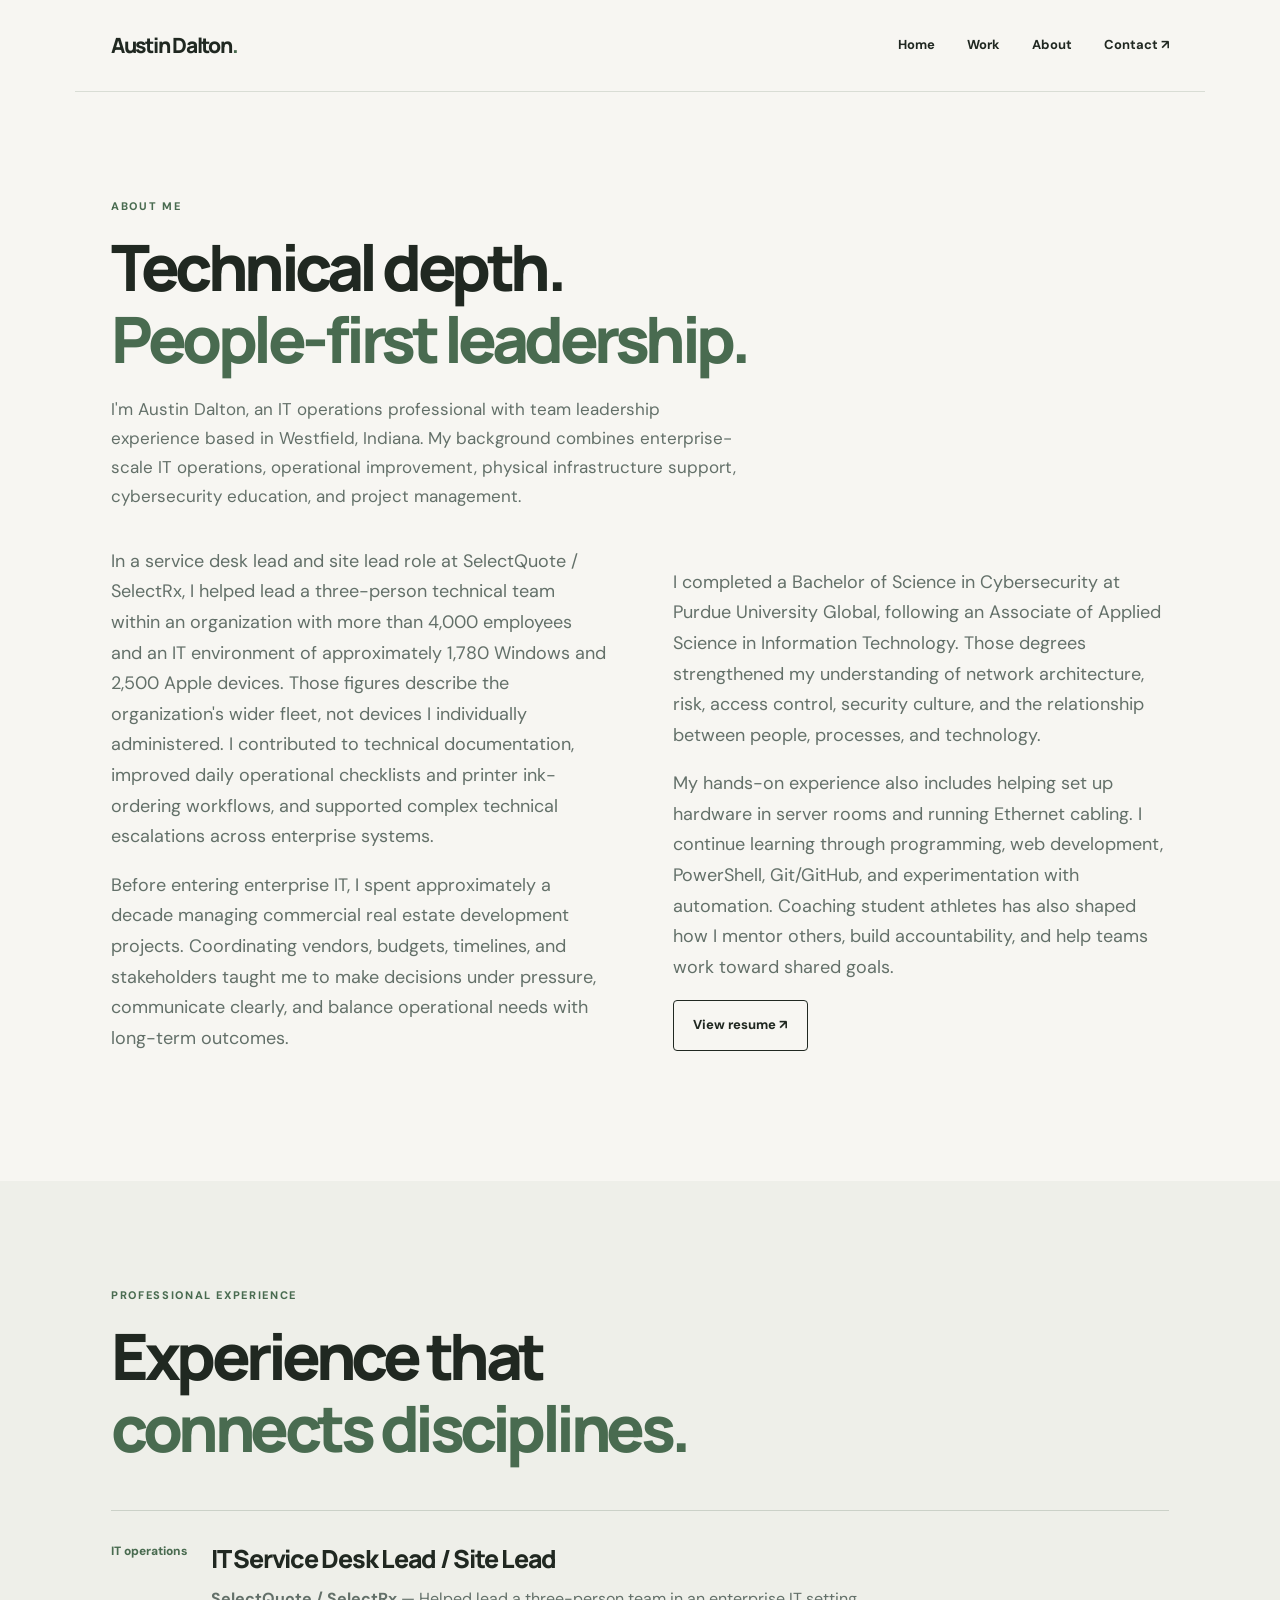
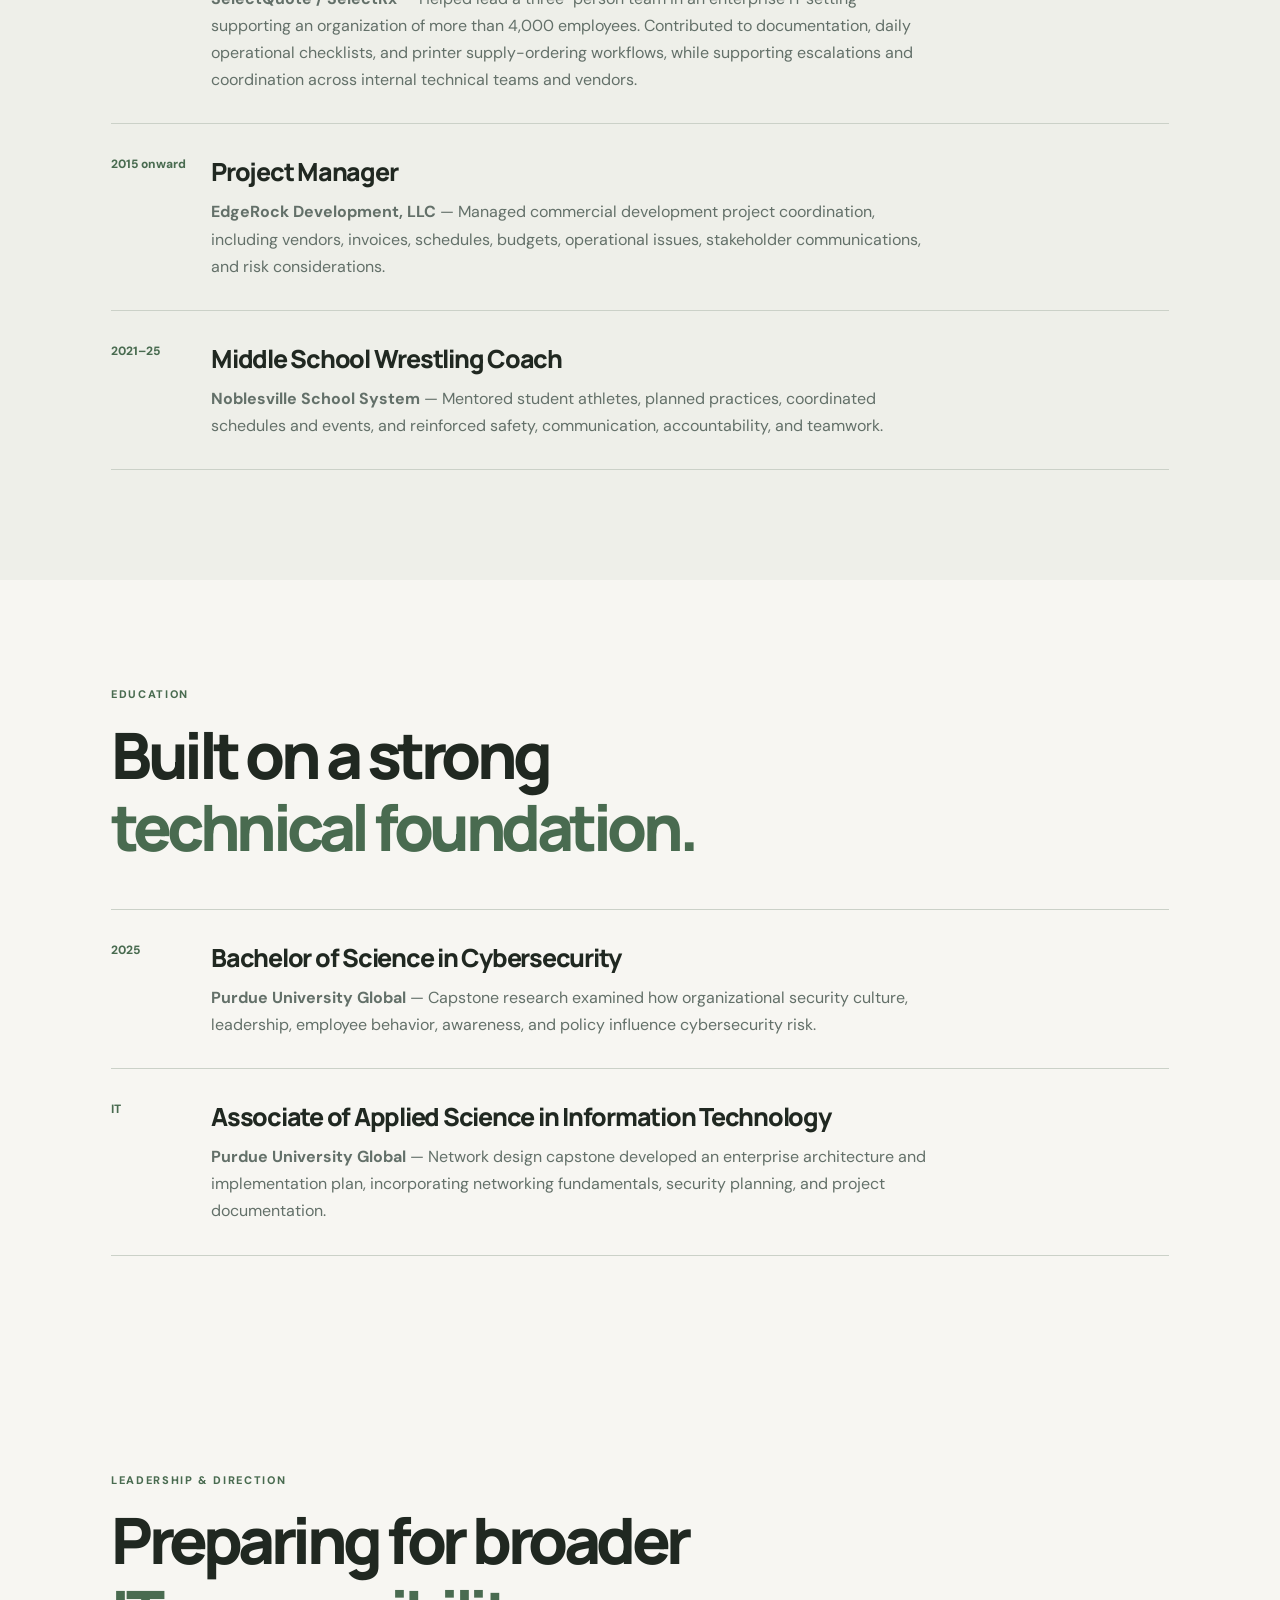
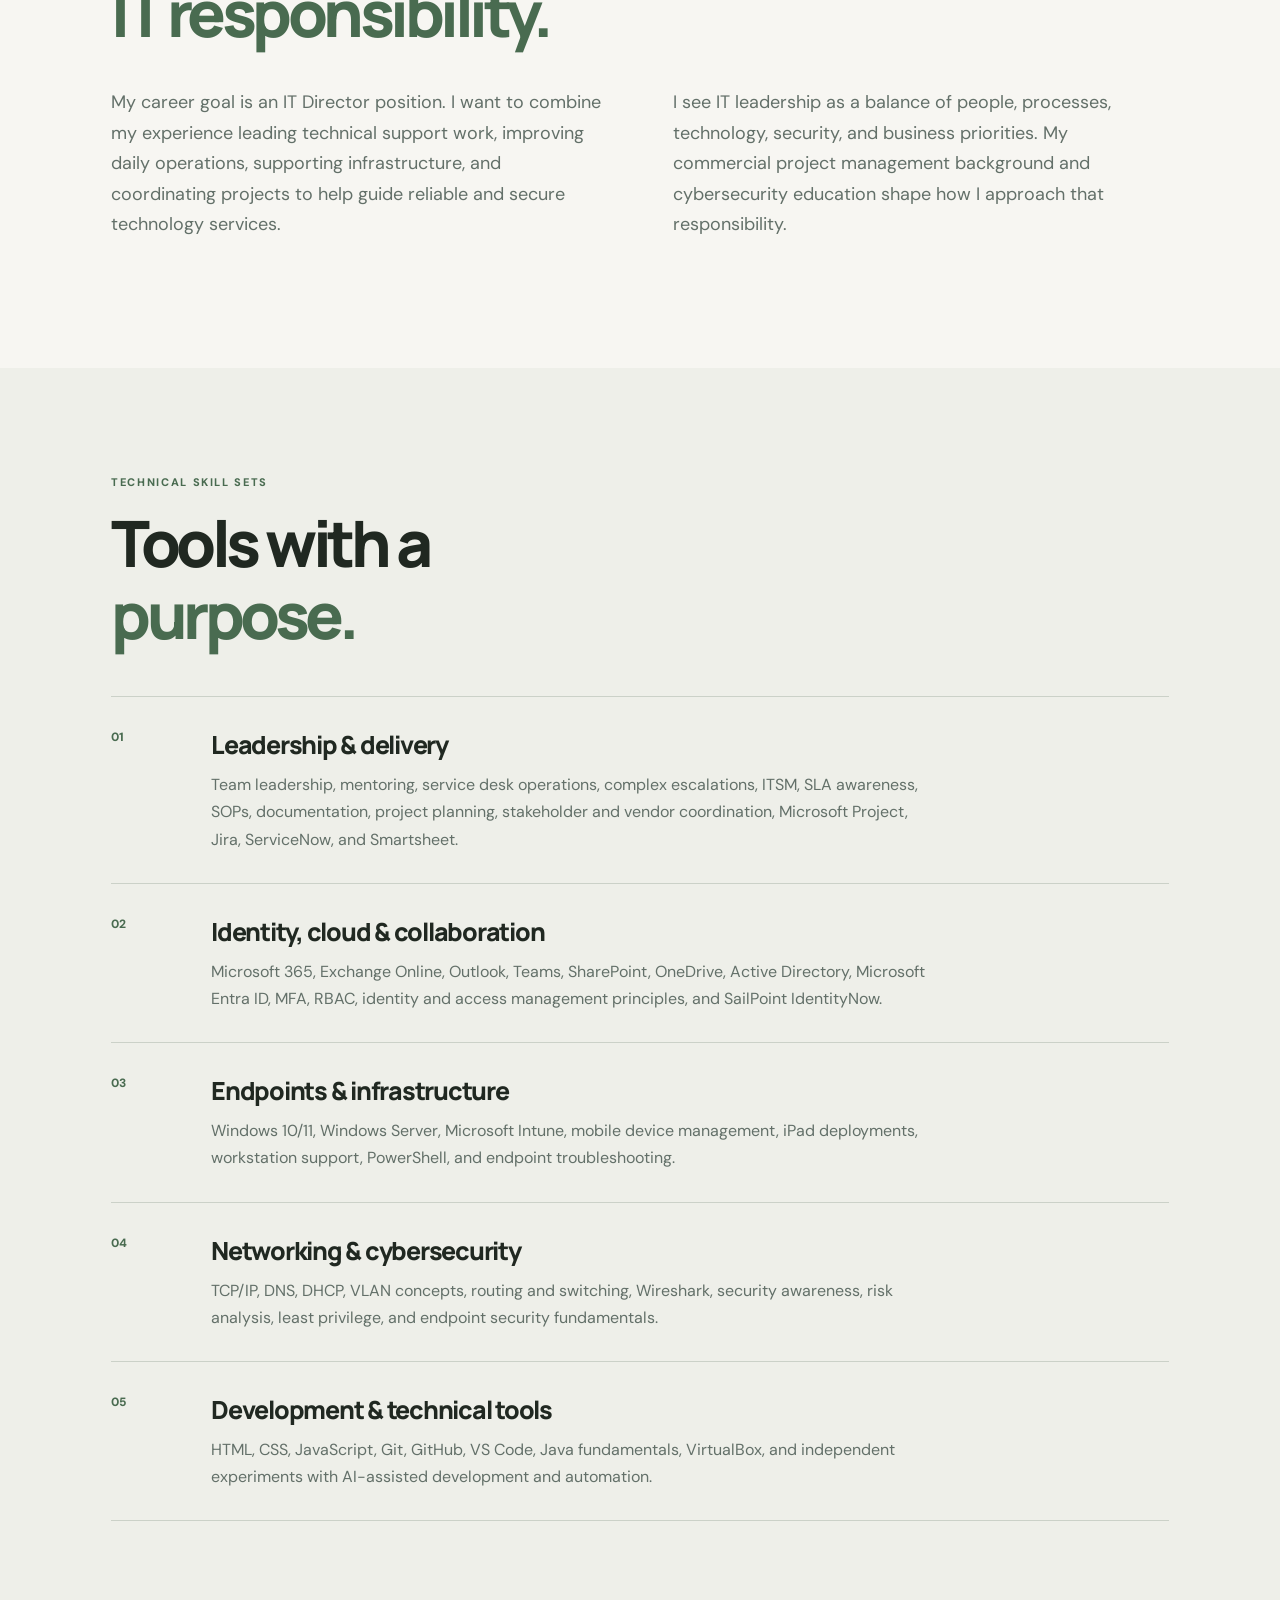
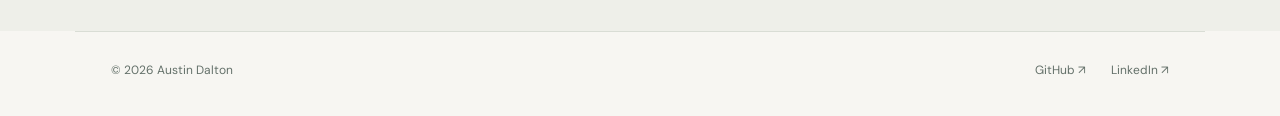
==== aboutme.html @ 9a92a4a2 "Focus About page on enterprise scope, concrete contributions and director trajectory" ====
<!doctype html><html lang="en"><head><meta charset="utf-8"><meta name="viewport" content="width=device-width,initial-scale=1"><meta name="description" content="About — Austin Dalton's professional portfolio."><title>About | Austin Dalton</title><link rel="preconnect" href="https://fonts.googleapis.com"><link rel="preconnect" href="https://fonts.gstatic.com" crossorigin><link href="https://fonts.googleapis.com/css2?family=DM+Sans:wght@400;500;600;700&family=Manrope:wght@400;500;600;700;800&display=swap" rel="stylesheet"><link rel="stylesheet" href="redesign.css"></head><body><a class="skip" href="#main">Skip to content</a><header class="site-header wrap"><a class="wordmark" href="index.html">Austin Dalton<span class="dot">.</span></a><nav aria-label="Main navigation"><a href="index.html">Home</a><a href="projects.html">Work</a><a href="aboutme.html">About</a><a href="contact.html">Contact ↗</a></nav></header><main id="main"><section class="section wrap"><div class="section-kicker">About me</div><h2>Technical depth.<br><em>People-first leadership.</em></h2><p class="hero-sub">I'm Austin Dalton, an IT operations professional with team leadership experience based in Westfield, Indiana. My background combines enterprise-scale IT operations, operational improvement, physical infrastructure support, cybersecurity education, and project management.</p><div class="story"><div><p>In a service desk lead and site lead role at SelectQuote / SelectRx, I helped lead a three-person technical team within an organization with more than 4,000 employees and an IT environment of approximately 1,780 Windows and 2,500 Apple devices. Those figures describe the organization's wider fleet, not devices I individually administered. I contributed to technical documentation, improved daily operational checklists and printer ink-ordering workflows, and supported complex technical escalations across enterprise systems.</p><p>Before entering enterprise IT, I spent approximately a decade managing commercial real estate development projects. Coordinating vendors, budgets, timelines, and stakeholders taught me to make decisions under pressure, communicate clearly, and balance operational needs with long-term outcomes.</p></div><div><p>I completed a Bachelor of Science in Cybersecurity at Purdue University Global, following an Associate of Applied Science in Information Technology. Those degrees strengthened my understanding of network architecture, risk, access control, security culture, and the relationship between people, processes, and technology.</p><p>My hands-on experience also includes helping set up hardware in server rooms and running Ethernet cabling. I continue learning through programming, web development, PowerShell, Git/GitHub, and experimentation with automation. Coaching student athletes has also shaped how I mentor others, build accountability, and help teams work toward shared goals.</p><a class="button secondary" href="Austin_Dalton_Resume.pdf" target="_blank" rel="noopener">View resume ↗</a></div></div></section>
<section class="section muted"><div class="wrap"><div class="section-kicker">Professional experience</div><h2>Experience that<br><em>connects disciplines.</em></h2><div class="services"><div class="service"><span>IT operations</span><div><h3>IT Service Desk Lead / Site Lead</h3><p><strong>SelectQuote / SelectRx</strong> — Helped lead a three-person team in an enterprise IT setting supporting an organization of more than 4,000 employees. Contributed to documentation, daily operational checklists, and printer supply-ordering workflows, while supporting escalations and coordination across internal technical teams and vendors.</p></div></div><div class="service"><span>2015 onward</span><div><h3>Project Manager</h3><p><strong>EdgeRock Development, LLC</strong> — Managed commercial development project coordination, including vendors, invoices, schedules, budgets, operational issues, stakeholder communications, and risk considerations.</p></div></div><div class="service"><span>2021–25</span><div><h3>Middle School Wrestling Coach</h3><p><strong>Noblesville School System</strong> — Mentored student athletes, planned practices, coordinated schedules and events, and reinforced safety, communication, accountability, and teamwork.</p></div></div></div></div></section>
<section class="section wrap"><div class="section-kicker">Education</div><h2>Built on a strong<br><em>technical foundation.</em></h2><div class="services"><div class="service"><span>2025</span><div><h3>Bachelor of Science in Cybersecurity</h3><p><strong>Purdue University Global</strong> — Capstone research examined how organizational security culture, leadership, employee behavior, awareness, and policy influence cybersecurity risk.</p></div></div><div class="service"><span>IT</span><div><h3>Associate of Applied Science in Information Technology</h3><p><strong>Purdue University Global</strong> — Network design capstone developed an enterprise architecture and implementation plan, incorporating networking fundamentals, security planning, and project documentation.</p></div></div></div></section>
<section class="section wrap" aria-labelledby="director-focus-heading"><div class="section-kicker">Leadership &amp; direction</div><h2 id="director-focus-heading">Preparing for broader<br><em>IT responsibility.</em></h2><div class="story"><div><p>My career goal is an IT Director position. I want to combine my experience leading technical support work, improving daily operations, supporting infrastructure, and coordinating projects to help guide reliable and secure technology services.</p></div><div><p>I see IT leadership as a balance of people, processes, technology, security, and business priorities. My commercial project management background and cybersecurity education shape how I approach that responsibility.</p></div></div></section>
<section class="section muted"><div class="wrap"><div class="section-kicker">Technical skill sets</div><h2>Tools with a<br><em>purpose.</em></h2><div class="services"><div class="service"><span>01</span><div><h3>Leadership & delivery</h3><p>Team leadership, mentoring, service desk operations, complex escalations, ITSM, SLA awareness, SOPs, documentation, project planning, stakeholder and vendor coordination, Microsoft Project, Jira, ServiceNow, and Smartsheet.</p></div></div><div class="service"><span>02</span><div><h3>Identity, cloud & collaboration</h3><p>Microsoft 365, Exchange Online, Outlook, Teams, SharePoint, OneDrive, Active Directory, Microsoft Entra ID, MFA, RBAC, identity and access management principles, and SailPoint IdentityNow.</p></div></div><div class="service"><span>03</span><div><h3>Endpoints & infrastructure</h3><p>Windows 10/11, Windows Server, Microsoft Intune, mobile device management, iPad deployments, workstation support, PowerShell, and endpoint troubleshooting.</p></div></div><div class="service"><span>04</span><div><h3>Networking & cybersecurity</h3><p>TCP/IP, DNS, DHCP, VLAN concepts, routing and switching, Wireshark, security awareness, risk analysis, least privilege, and endpoint security fundamentals.</p></div></div><div class="service"><span>05</span><div><h3>Development & technical tools</h3><p>HTML, CSS, JavaScript, Git, GitHub, VS Code, Java fundamentals, VirtualBox, and independent experiments with AI-assisted development and automation.</p></div></div></div></div></section></main><footer class="wrap footer"><span>© <span id="year"></span> Austin Dalton</span><div><a href="https://github.com/AustinDDev" target="_blank" rel="noopener">GitHub ↗</a><a href="https://www.linkedin.com/in/austinbdalton/" target="_blank" rel="noopener">LinkedIn ↗</a></div></footer><script>document.getElementById('year').textContent=new Date().getFullYear()</script></body></html>
---- redesign.css ----
:root{--bg:#f7f6f2;--ink:#202821;--muted:#637069;--accent:#496b50;--line:#d9ddd5;--surface:#eeefe9}*{box-sizing:border-box}html{scroll-behavior:smooth}body{margin:0;background:var(--bg);color:var(--ink);font:16px/1.7 'DM Sans',sans-serif}a{color:inherit;text-decoration:none}a:focus-visible{outline:3px solid var(--accent);outline-offset:4px}.wrap{max-width:1130px;margin:auto;padding-left:36px;padding-right:36px}.skip{position:absolute;left:-9999px}.skip:focus{left:20px;top:20px;background:white;padding:12px;z-index:10}.site-header{height:92px;display:flex;justify-content:space-between;align-items:center;border-bottom:1px solid var(--line)}.wordmark{font-family:Manrope,sans-serif;font-size:21px;font-weight:800;letter-spacing:-.06em}.dot{color:var(--accent)}nav{display:flex;gap:32px;font-size:13px;font-weight:700}nav a:hover,.text-link:hover{color:var(--accent)}.hero{padding-top:116px;padding-bottom:114px}.eyebrow,.section-kicker,.fact-label,.card-number{font-size:11px;text-transform:uppercase;letter-spacing:.15em;font-weight:800;color:var(--accent)}.status-dot{display:inline-block;width:8px;height:8px;border-radius:50%;background:#739d78;margin-right:9px}.hero h1{font:800 clamp(80px,13vw,174px)/.98 Manrope,sans-serif;letter-spacing:-.095em;margin:25px 0 36px}.hero h1 em,h2 em{font-style:normal;color:var(--accent)}.hero-lead{font:600 clamp(23px,3vw,35px)/1.35 Manrope,sans-serif;letter-spacing:-.045em;max-width:790px;margin:0 0 20px}.hero-sub{max-width:640px;color:var(--muted);font-size:17px}.facts{display:flex;gap:65px;margin:38px 0}.facts>div{display:grid;gap:5px}.facts strong{font-size:14px}.actions{display:flex;gap:12px;flex-wrap:wrap}.button{display:inline-flex;align-items:center;gap:32px;padding:13px 19px;border-radius:4px;font-size:13px;font-weight:800;border:1px solid var(--ink);transition:transform .2s}.button:hover{transform:translateY(-3px)}.primary{background:var(--ink);color:#fff}.secondary{background:transparent}.divider{border-top:1px solid var(--line);padding-top:40px;padding-bottom:70px}.overview{display:grid;grid-template-columns:repeat(4,1fr);gap:28px;margin-top:25px}.overview>div{border-top:1px solid var(--line);padding-top:14px;display:grid;gap:10px}.overview span{color:var(--muted);font-size:12px}.overview strong{font-size:14px;line-height:1.5}.section{padding-top:105px;padding-bottom:110px}.section h2{font:800 clamp(39px,5vw,65px)/1.13 Manrope,sans-serif;letter-spacing:-.07em;margin:15px 0 20px}.section-top{display:flex;justify-content:space-between;align-items:end;gap:30px;margin-bottom:34px}.section-top p,.closing p{max-width:510px;color:var(--muted)}.text-link{font-size:13px;font-weight:800;white-space:nowrap;border-bottom:1px solid currentColor;padding-bottom:4px}.cards{display:grid;grid-template-columns:repeat(3,1fr);gap:16px}.card{display:flex;flex-direction:column;min-height:355px;padding:27px;background:#fff;border:1px solid var(--line);transition:transform .2s,box-shadow .2s}.card:hover{transform:translateY(-5px);box-shadow:0 12px 30px #20282112}.card h3{font:800 24px/1.2 Manrope,sans-serif;letter-spacing:-.05em;margin:30px 0 10px}.card p{color:var(--muted);font-size:14px;line-height:1.7}.tags{display:flex;flex-wrap:wrap;gap:6px;margin-top:auto}.tags span{background:var(--surface);padding:3px 9px;font-size:10px;font-weight:700;border-radius:20px}.card-arrow{font-size:12px;font-weight:800;margin-top:24px}.muted{background:var(--surface)}.services{margin-top:45px;border-top:1px solid #cbd1c8}.service{display:grid;grid-template-columns:80px 1fr;gap:20px;border-bottom:1px solid #cbd1c8;padding:30px 0}.service>span{color:var(--accent);font-weight:800;font-size:12px}.service h3{font:800 25px Manrope,sans-serif;letter-spacing:-.05em;margin:0}.service p{max-width:720px;color:var(--muted);margin:9px 0 0}.story{display:grid;grid-template-columns:1fr 1fr;gap:65px;align-items:center}.story p{font-size:18px;color:var(--muted)}.studio{padding-top:20px}.studio-box{background:#e2e8df;border:1px solid #d1d9cd;padding:50px;display:flex;align-items:end;justify-content:space-between;gap:30px}.studio-box h2{margin:0}.studio-box p{max-width:510px;color:var(--muted)}.closing{border-top:1px solid var(--line)}.closing .button{margin-top:15px}.footer{border-top:1px solid var(--line);padding-top:28px;padding-bottom:35px;display:flex;justify-content:space-between;color:var(--muted);font-size:12px}.footer div{display:flex;gap:25px}@media(max-width:800px){.wrap{padding-left:23px;padding-right:23px}.site-header{height:auto;min-height:78px;gap:15px;flex-wrap:wrap;padding-top:18px;padding-bottom:18px}nav{gap:15px;flex-wrap:wrap}.hero{padding-top:75px;padding-bottom:70px}.hero h1{font-size:clamp(70px,16vw,125px)}.overview{grid-template-columns:repeat(2,1fr)}.cards{grid-template-columns:1fr}.card{min-height:285px}.story{grid-template-columns:1fr;gap:15px}.studio-box{padding:30px;display:block}.section{padding-top:70px;padding-bottom:75px}}@media(max-width:480px){nav{font-size:12px;gap:12px}.hero h1{font-size:65px}.facts{display:grid;gap:20px}.overview{grid-template-columns:1fr}.section-top{display:block}.section-top .text-link{display:inline-block;margin-top:10px}.service{grid-template-columns:36px 1fr}.footer{gap:18px;flex-wrap:wrap}}@media(prefers-reduced-motion:reduce){html{scroll-behavior:auto}*,*:before,*:after{transition:none!important}}
/* Planned case studies: intentionally distinguished from completed work. */
#upcoming-projects{scroll-margin-top:24px}.upcoming-intro{max-width:740px;color:var(--muted);margin:0 0 36px}.upcoming-grid{row-gap:18px}.project-placeholder{border-top:3px solid var(--accent);scroll-margin-top:25px}.project-placeholder h3{margin-top:19px}.project-status{display:inline-flex;align-items:center;gap:8px;width:max-content;margin-top:15px;font-size:11px;letter-spacing:.04em;font-weight:700;color:var(--accent);background:var(--surface);border:1px solid var(--line);padding:4px 10px;border-radius:30px}.project-status-dot{width:7px;height:7px;background:var(--accent);border-radius:50%}.planned-proof{border-top:1px solid var(--line);padding-top:14px}.planned-proof strong{color:var(--ink)}.placeholder-note{font-size:11px;color:var(--muted);margin-top:18px;font-style:italic}.project-roadmap{border-top:1px solid var(--line);padding-top:76px}.roadmap-list{border-top:1px solid var(--line)}.roadmap-list a{display:grid;grid-template-columns:50px minmax(0,1fr) 100px;align-items:center;gap:18px;padding:21px 6px;border-bottom:1px solid var(--line);transition:background .2s}.roadmap-list a:hover{background:var(--surface)}.roadmap-count,.roadmap-progress{font-size:12px;color:var(--accent);font-weight:700}.roadmap-list strong{font:700 17px/1.4 Manrope,sans-serif;letter-spacing:-.025em}.roadmap-progress{text-align:right}@media(max-width:600px){.roadmap-list a{grid-template-columns:28px 1fr;gap:8px 12px}.roadmap-progress{grid-column:2;text-align:left}.upcoming-intro{font-size:15px}}
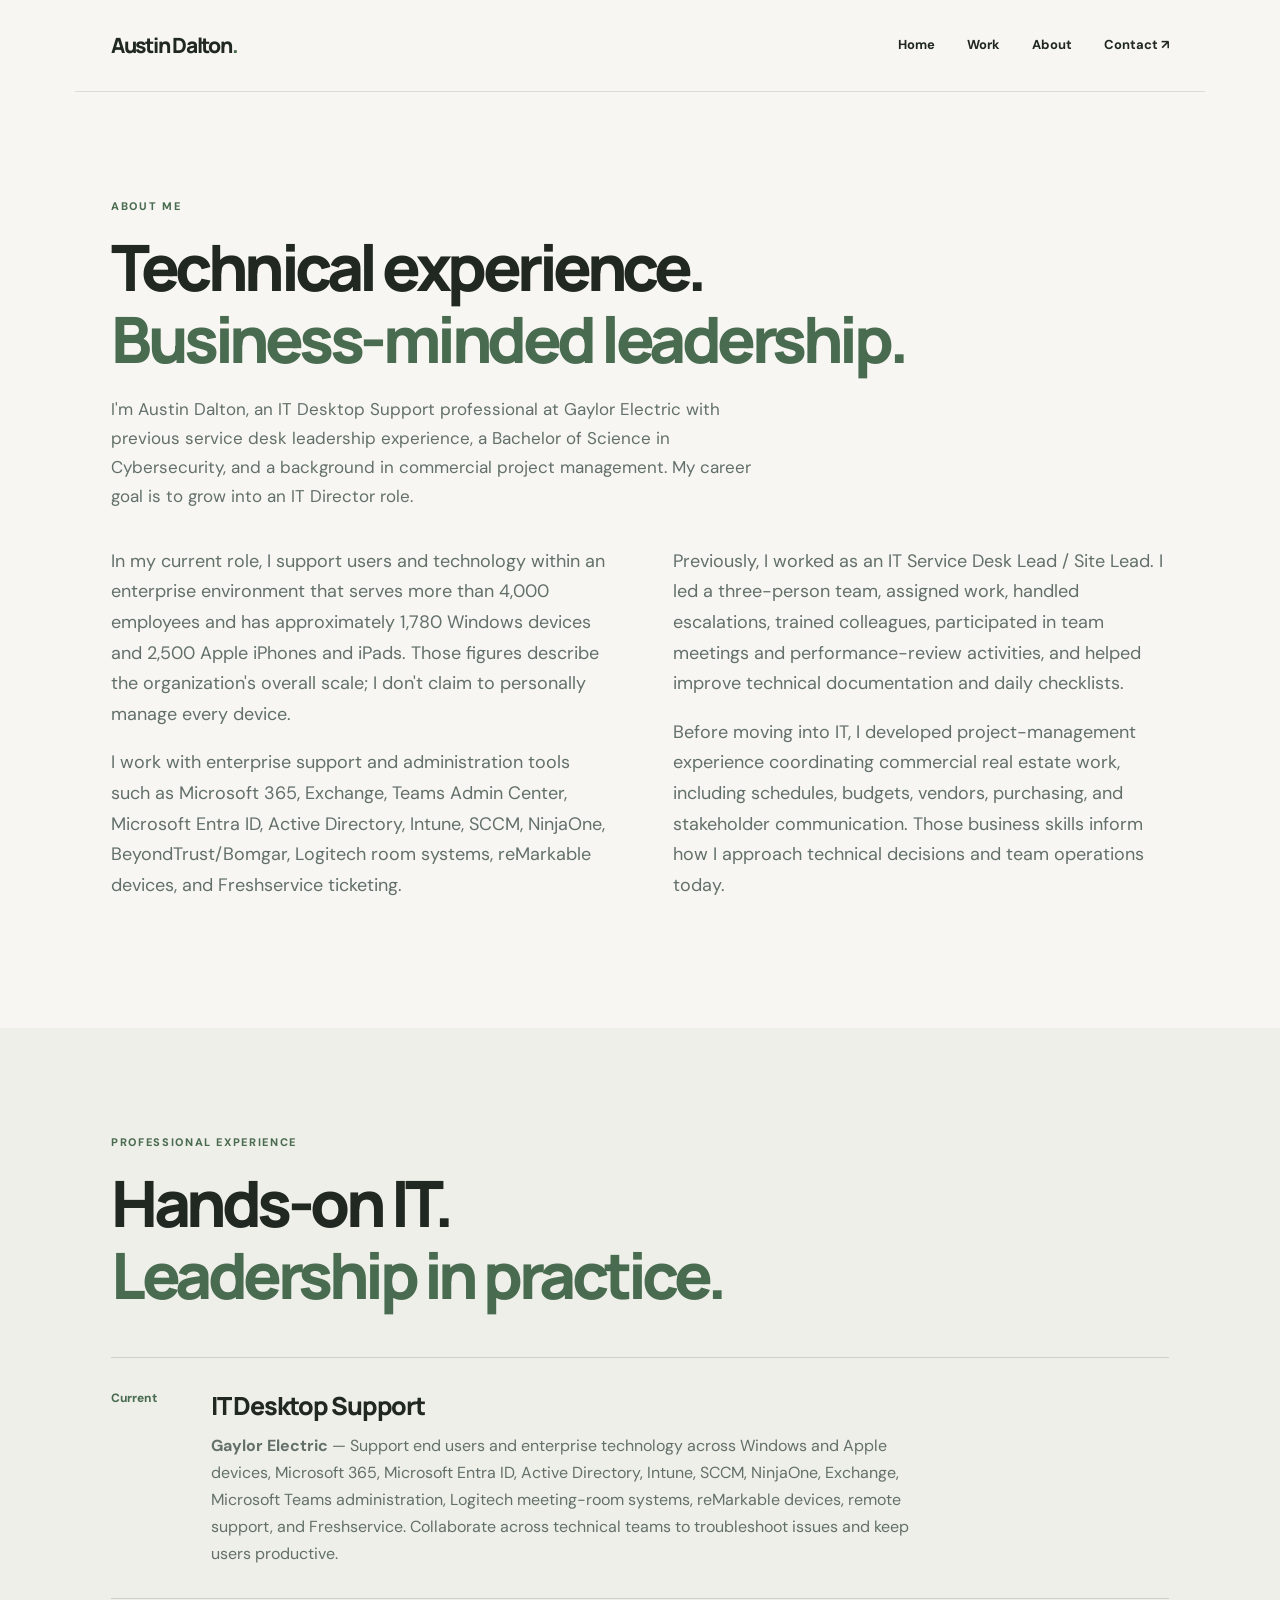
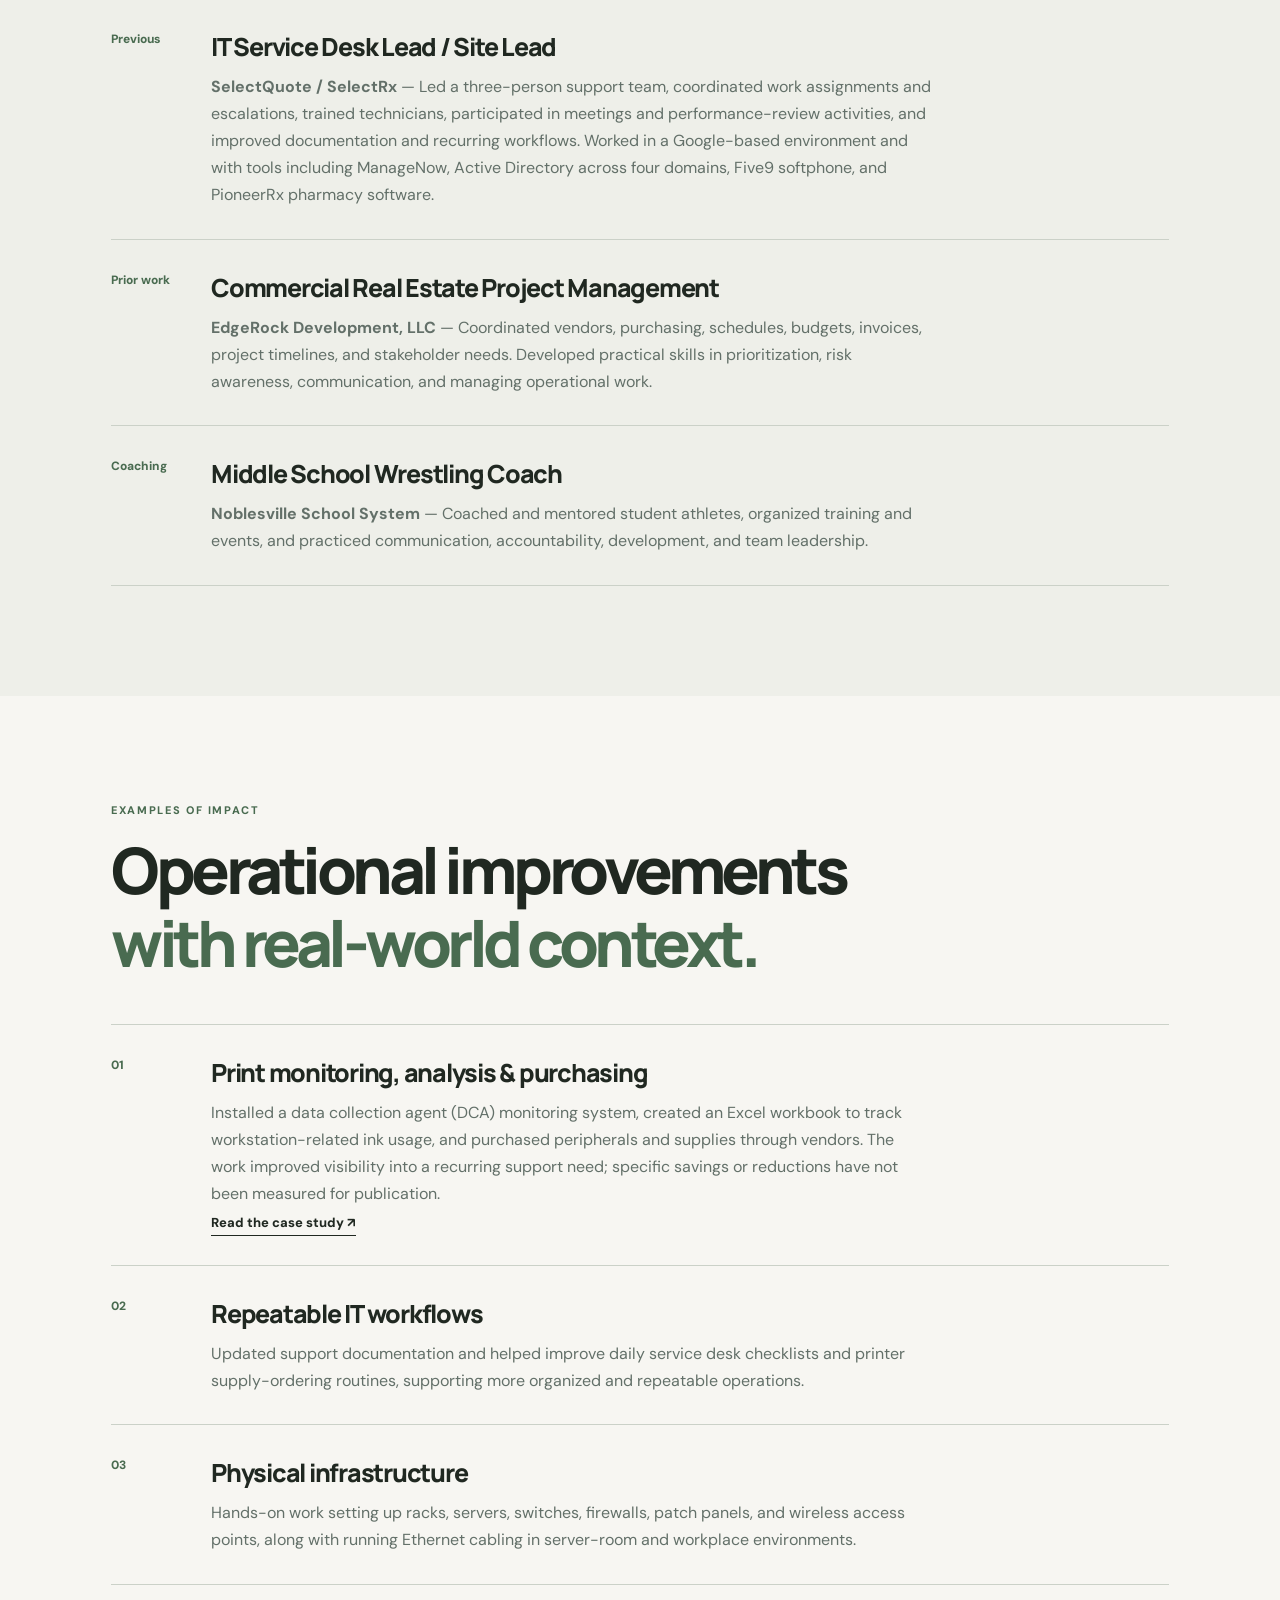
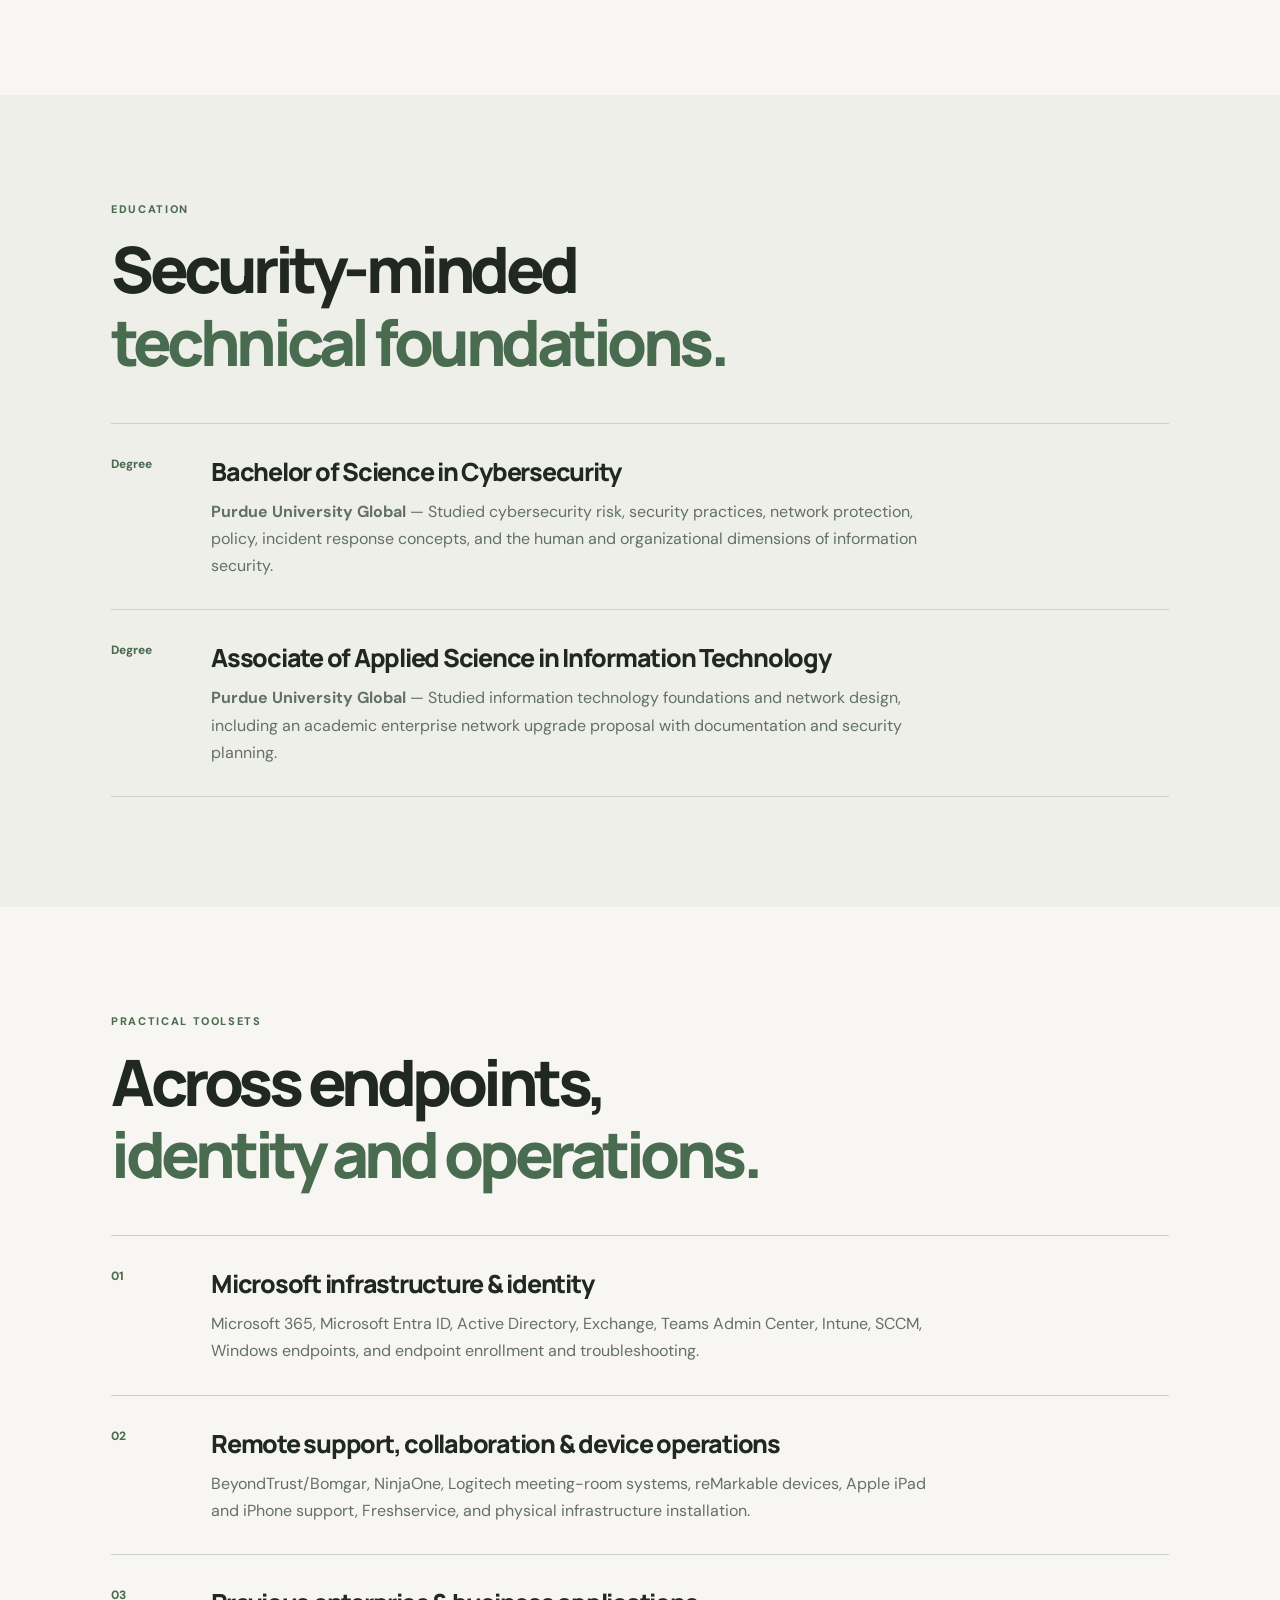
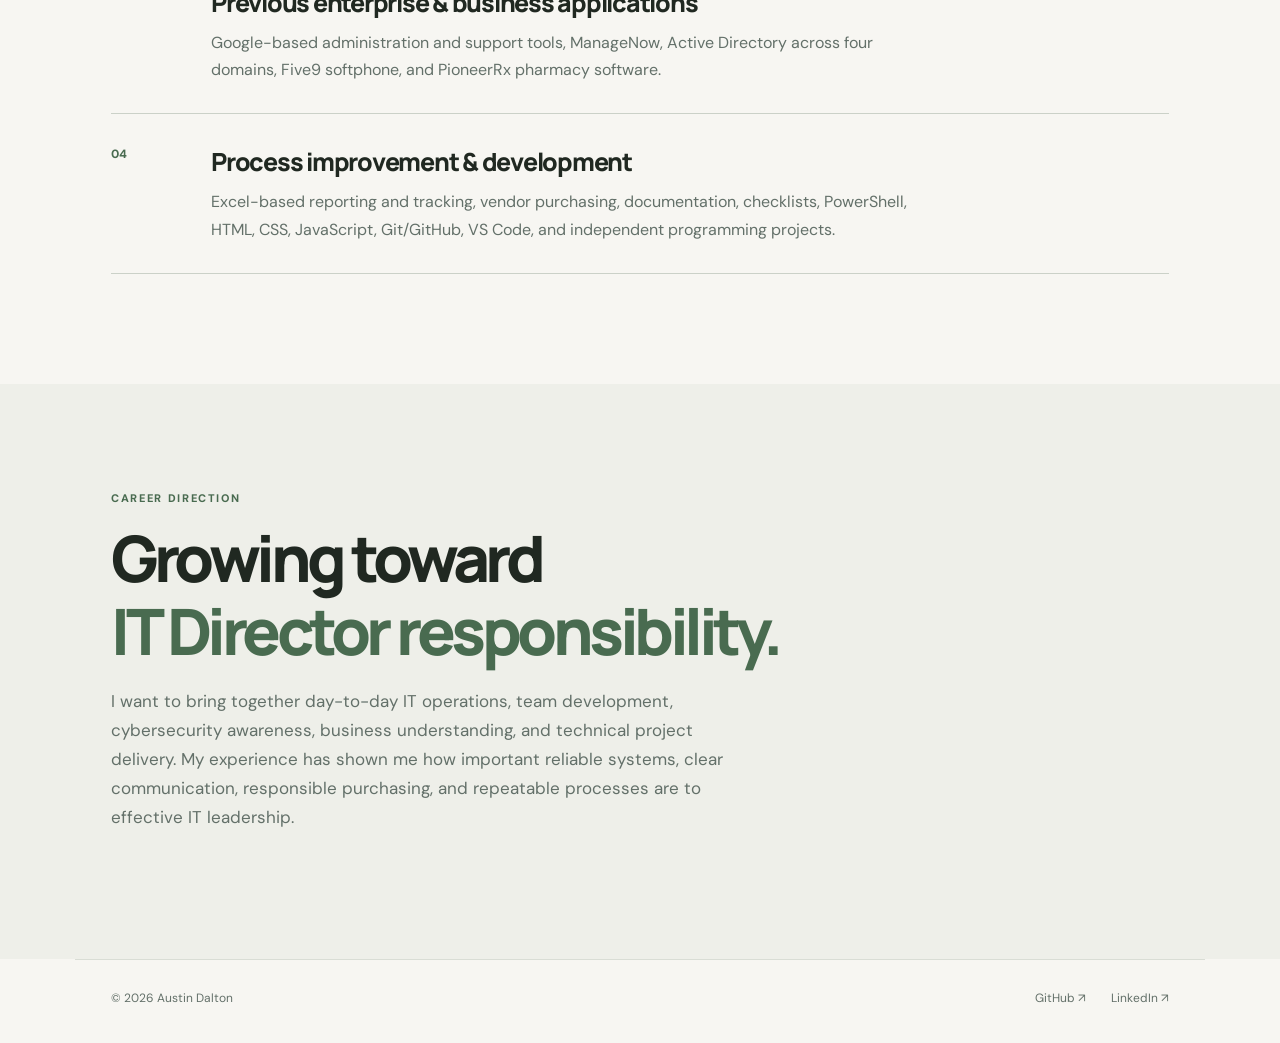
==== commit d8ebffbc: "Correct current Gaylor role; distinguish former lead work and document enterprise tool experience" ====
--- a/aboutme.html
+++ b/aboutme.html
@@ -1,5 +1,35 @@
-<!doctype html><html lang="en"><head><meta charset="utf-8"><meta name="viewport" content="width=device-width,initial-scale=1"><meta name="description" content="About — Austin Dalton's professional portfolio."><title>About | Austin Dalton</title><link rel="preconnect" href="https://fonts.googleapis.com"><link rel="preconnect" href="https://fonts.gstatic.com" crossorigin><link href="https://fonts.googleapis.com/css2?family=DM+Sans:wght@400;500;600;700&family=Manrope:wght@400;500;600;700;800&display=swap" rel="stylesheet"><link rel="stylesheet" href="redesign.css"></head><body><a class="skip" href="#main">Skip to content</a><header class="site-header wrap"><a class="wordmark" href="index.html">Austin Dalton<span class="dot">.</span></a><nav aria-label="Main navigation"><a href="index.html">Home</a><a href="projects.html">Work</a><a href="aboutme.html">About</a><a href="contact.html">Contact ↗</a></nav></header><main id="main"><section class="section wrap"><div class="section-kicker">About me</div><h2>Technical depth.<br><em>People-first leadership.</em></h2><p class="hero-sub">I'm Austin Dalton, an IT operations professional with team leadership experience based in Westfield, Indiana. My background combines enterprise-scale IT operations, operational improvement, physical infrastructure support, cybersecurity education, and project management.</p><div class="story"><div><p>In a service desk lead and site lead role at SelectQuote / SelectRx, I helped lead a three-person technical team within an organization with more than 4,000 employees and an IT environment of approximately 1,780 Windows and 2,500 Apple devices. Those figures describe the organization's wider fleet, not devices I individually administered. I contributed to technical documentation, improved daily operational checklists and printer ink-ordering workflows, and supported complex technical escalations across enterprise systems.</p><p>Before entering enterprise IT, I spent approximately a decade managing commercial real estate development projects. Coordinating vendors, budgets, timelines, and stakeholders taught me to make decisions under pressure, communicate clearly, and balance operational needs with long-term outcomes.</p></div><div><p>I completed a Bachelor of Science in Cybersecurity at Purdue University Global, following an Associate of Applied Science in Information Technology. Those degrees strengthened my understanding of network architecture, risk, access control, security culture, and the relationship between people, processes, and technology.</p><p>My hands-on experience also includes helping set up hardware in server rooms and running Ethernet cabling. I continue learning through programming, web development, PowerShell, Git/GitHub, and experimentation with automation. Coaching student athletes has also shaped how I mentor others, build accountability, and help teams work toward shared goals.</p><a class="button secondary" href="Austin_Dalton_Resume.pdf" target="_blank" rel="noopener">View resume ↗</a></div></div></section>
-<section class="section muted"><div class="wrap"><div class="section-kicker">Professional experience</div><h2>Experience that<br><em>connects disciplines.</em></h2><div class="services"><div class="service"><span>IT operations</span><div><h3>IT Service Desk Lead / Site Lead</h3><p><strong>SelectQuote / SelectRx</strong> — Helped lead a three-person team in an enterprise IT setting supporting an organization of more than 4,000 employees. Contributed to documentation, daily operational checklists, and printer supply-ordering workflows, while supporting escalations and coordination across internal technical teams and vendors.</p></div></div><div class="service"><span>2015 onward</span><div><h3>Project Manager</h3><p><strong>EdgeRock Development, LLC</strong> — Managed commercial development project coordination, including vendors, invoices, schedules, budgets, operational issues, stakeholder communications, and risk considerations.</p></div></div><div class="service"><span>2021–25</span><div><h3>Middle School Wrestling Coach</h3><p><strong>Noblesville School System</strong> — Mentored student athletes, planned practices, coordinated schedules and events, and reinforced safety, communication, accountability, and teamwork.</p></div></div></div></div></section>
-<section class="section wrap"><div class="section-kicker">Education</div><h2>Built on a strong<br><em>technical foundation.</em></h2><div class="services"><div class="service"><span>2025</span><div><h3>Bachelor of Science in Cybersecurity</h3><p><strong>Purdue University Global</strong> — Capstone research examined how organizational security culture, leadership, employee behavior, awareness, and policy influence cybersecurity risk.</p></div></div><div class="service"><span>IT</span><div><h3>Associate of Applied Science in Information Technology</h3><p><strong>Purdue University Global</strong> — Network design capstone developed an enterprise architecture and implementation plan, incorporating networking fundamentals, security planning, and project documentation.</p></div></div></div></section>
-<section class="section wrap" aria-labelledby="director-focus-heading"><div class="section-kicker">Leadership &amp; direction</div><h2 id="director-focus-heading">Preparing for broader<br><em>IT responsibility.</em></h2><div class="story"><div><p>My career goal is an IT Director position. I want to combine my experience leading technical support work, improving daily operations, supporting infrastructure, and coordinating projects to help guide reliable and secure technology services.</p></div><div><p>I see IT leadership as a balance of people, processes, technology, security, and business priorities. My commercial project management background and cybersecurity education shape how I approach that responsibility.</p></div></div></section>
-<section class="section muted"><div class="wrap"><div class="section-kicker">Technical skill sets</div><h2>Tools with a<br><em>purpose.</em></h2><div class="services"><div class="service"><span>01</span><div><h3>Leadership & delivery</h3><p>Team leadership, mentoring, service desk operations, complex escalations, ITSM, SLA awareness, SOPs, documentation, project planning, stakeholder and vendor coordination, Microsoft Project, Jira, ServiceNow, and Smartsheet.</p></div></div><div class="service"><span>02</span><div><h3>Identity, cloud & collaboration</h3><p>Microsoft 365, Exchange Online, Outlook, Teams, SharePoint, OneDrive, Active Directory, Microsoft Entra ID, MFA, RBAC, identity and access management principles, and SailPoint IdentityNow.</p></div></div><div class="service"><span>03</span><div><h3>Endpoints & infrastructure</h3><p>Windows 10/11, Windows Server, Microsoft Intune, mobile device management, iPad deployments, workstation support, PowerShell, and endpoint troubleshooting.</p></div></div><div class="service"><span>04</span><div><h3>Networking & cybersecurity</h3><p>TCP/IP, DNS, DHCP, VLAN concepts, routing and switching, Wireshark, security awareness, risk analysis, least privilege, and endpoint security fundamentals.</p></div></div><div class="service"><span>05</span><div><h3>Development & technical tools</h3><p>HTML, CSS, JavaScript, Git, GitHub, VS Code, Java fundamentals, VirtualBox, and independent experiments with AI-assisted development and automation.</p></div></div></div></div></section></main><footer class="wrap footer"><span>© <span id="year"></span> Austin Dalton</span><div><a href="https://github.com/AustinDDev" target="_blank" rel="noopener">GitHub ↗</a><a href="https://www.linkedin.com/in/austinbdalton/" target="_blank" rel="noopener">LinkedIn ↗</a></div></footer><script>document.getElementById('year').textContent=new Date().getFullYear()</script></body></html>+<!doctype html><html lang="en"><head><meta charset="utf-8"><meta name="viewport" content="width=device-width,initial-scale=1"><meta name="description" content="About — Austin Dalton's professional portfolio."><title>About | Austin Dalton</title><link rel="preconnect" href="https://fonts.googleapis.com"><link rel="preconnect" href="https://fonts.gstatic.com" crossorigin><link href="https://fonts.googleapis.com/css2?family=DM+Sans:wght@400;500;600;700&family=Manrope:wght@400;500;600;700;800&display=swap" rel="stylesheet"><link rel="stylesheet" href="redesign.css"></head><body><a class="skip" href="#main">Skip to content</a><header class="site-header wrap"><a class="wordmark" href="index.html">Austin Dalton<span class="dot">.</span></a><nav aria-label="Main navigation"><a href="index.html">Home</a><a href="projects.html">Work</a><a href="aboutme.html">About</a><a href="contact.html">Contact ↗</a></nav></header><main id="main">
+<section class="section wrap" aria-labelledby="about-heading">
+<div class="section-kicker">About me</div><h2 id="about-heading">Technical experience.<br><em>Business-minded leadership.</em></h2>
+<p class="hero-sub">I'm Austin Dalton, an IT Desktop Support professional at Gaylor Electric with previous service desk leadership experience, a Bachelor of Science in Cybersecurity, and a background in commercial project management. My career goal is to grow into an IT Director role.</p>
+<div class="story">
+<div><p>In my current role, I support users and technology within an enterprise environment that serves more than 4,000 employees and has approximately 1,780 Windows devices and 2,500 Apple iPhones and iPads. Those figures describe the organization's overall scale; I don't claim to personally manage every device.</p><p>I work with enterprise support and administration tools such as Microsoft 365, Exchange, Teams Admin Center, Microsoft Entra ID, Active Directory, Intune, SCCM, NinjaOne, BeyondTrust/Bomgar, Logitech room systems, reMarkable devices, and Freshservice ticketing.</p></div>
+<div><p>Previously, I worked as an IT Service Desk Lead / Site Lead. I led a three-person team, assigned work, handled escalations, trained colleagues, participated in team meetings and performance-review activities, and helped improve technical documentation and daily checklists.</p><p>Before moving into IT, I developed project-management experience coordinating commercial real estate work, including schedules, budgets, vendors, purchasing, and stakeholder communication. Those business skills inform how I approach technical decisions and team operations today.</p></div>
+</div></section>
+
+<section class="section muted" aria-labelledby="experience-heading"><div class="wrap"><div class="section-kicker">Professional experience</div><h2 id="experience-heading">Hands-on IT.<br><em>Leadership in practice.</em></h2><div class="services">
+<div class="service"><span>Current</span><div><h3>IT Desktop Support</h3><p><strong>Gaylor Electric</strong> — Support end users and enterprise technology across Windows and Apple devices, Microsoft 365, Microsoft Entra ID, Active Directory, Intune, SCCM, NinjaOne, Exchange, Microsoft Teams administration, Logitech meeting-room systems, reMarkable devices, remote support, and Freshservice. Collaborate across technical teams to troubleshoot issues and keep users productive.</p></div></div>
+<div class="service"><span>Previous</span><div><h3>IT Service Desk Lead / Site Lead</h3><p><strong>SelectQuote / SelectRx</strong> — Led a three-person support team, coordinated work assignments and escalations, trained technicians, participated in meetings and performance-review activities, and improved documentation and recurring workflows. Worked in a Google-based environment and with tools including ManageNow, Active Directory across four domains, Five9 softphone, and PioneerRx pharmacy software.</p></div></div>
+<div class="service"><span>Prior work</span><div><h3>Commercial Real Estate Project Management</h3><p><strong>EdgeRock Development, LLC</strong> — Coordinated vendors, purchasing, schedules, budgets, invoices, project timelines, and stakeholder needs. Developed practical skills in prioritization, risk awareness, communication, and managing operational work.</p></div></div>
+<div class="service"><span>Coaching</span><div><h3>Middle School Wrestling Coach</h3><p><strong>Noblesville School System</strong> — Coached and mentored student athletes, organized training and events, and practiced communication, accountability, development, and team leadership.</p></div></div>
+</div></div></section>
+
+<section class="section wrap" aria-labelledby="contribution-heading"><div class="section-kicker">Examples of impact</div><h2 id="contribution-heading">Operational improvements<br><em>with real-world context.</em></h2><div class="services">
+<div class="service"><span>01</span><div><h3>Print monitoring, analysis &amp; purchasing</h3><p>Installed a data collection agent (DCA) monitoring system, created an Excel workbook to track workstation-related ink usage, and purchased peripherals and supplies through vendors. The work improved visibility into a recurring support need; specific savings or reductions have not been measured for publication.</p><a class="text-link" href="print-monitoring-case-study.html">Read the case study ↗</a></div></div>
+<div class="service"><span>02</span><div><h3>Repeatable IT workflows</h3><p>Updated support documentation and helped improve daily service desk checklists and printer supply-ordering routines, supporting more organized and repeatable operations.</p></div></div>
+<div class="service"><span>03</span><div><h3>Physical infrastructure</h3><p>Hands-on work setting up racks, servers, switches, firewalls, patch panels, and wireless access points, along with running Ethernet cabling in server-room and workplace environments.</p></div></div>
+</div></section>
+
+<section class="section muted" aria-labelledby="education-heading"><div class="wrap"><div class="section-kicker">Education</div><h2 id="education-heading">Security-minded<br><em>technical foundations.</em></h2><div class="services">
+<div class="service"><span>Degree</span><div><h3>Bachelor of Science in Cybersecurity</h3><p><strong>Purdue University Global</strong> — Studied cybersecurity risk, security practices, network protection, policy, incident response concepts, and the human and organizational dimensions of information security.</p></div></div>
+<div class="service"><span>Degree</span><div><h3>Associate of Applied Science in Information Technology</h3><p><strong>Purdue University Global</strong> — Studied information technology foundations and network design, including an academic enterprise network upgrade proposal with documentation and security planning.</p></div></div>
+</div></div></section>
+
+<section class="section wrap" aria-labelledby="tools-heading"><div class="section-kicker">Practical toolsets</div><h2 id="tools-heading">Across endpoints,<br><em>identity and operations.</em></h2><div class="services">
+<div class="service"><span>01</span><div><h3>Microsoft infrastructure &amp; identity</h3><p>Microsoft 365, Microsoft Entra ID, Active Directory, Exchange, Teams Admin Center, Intune, SCCM, Windows endpoints, and endpoint enrollment and troubleshooting.</p></div></div>
+<div class="service"><span>02</span><div><h3>Remote support, collaboration &amp; device operations</h3><p>BeyondTrust/Bomgar, NinjaOne, Logitech meeting-room systems, reMarkable devices, Apple iPad and iPhone support, Freshservice, and physical infrastructure installation.</p></div></div>
+<div class="service"><span>03</span><div><h3>Previous enterprise &amp; business applications</h3><p>Google-based administration and support tools, ManageNow, Active Directory across four domains, Five9 softphone, and PioneerRx pharmacy software.</p></div></div>
+<div class="service"><span>04</span><div><h3>Process improvement &amp; development</h3><p>Excel-based reporting and tracking, vendor purchasing, documentation, checklists, PowerShell, HTML, CSS, JavaScript, Git/GitHub, VS Code, and independent programming projects.</p></div></div>
+</div></section>
+<section class="section muted" aria-labelledby="leadership-heading"><div class="wrap"><div class="section-kicker">Career direction</div><h2 id="leadership-heading">Growing toward<br><em>IT Director responsibility.</em></h2><p class="hero-sub">I want to bring together day-to-day IT operations, team development, cybersecurity awareness, business understanding, and technical project delivery. My experience has shown me how important reliable systems, clear communication, responsible purchasing, and repeatable processes are to effective IT leadership.</p></div></section>
+</main><footer class="wrap footer"><span>© <span id="year"></span> Austin Dalton</span><div><a href="https://github.com/AustinDDev" target="_blank" rel="noopener">GitHub ↗</a><a href="https://www.linkedin.com/in/austinbdalton/" target="_blank" rel="noopener">LinkedIn ↗</a></div></footer><script>document.getElementById('year').textContent=new Date().getFullYear()</script></body></html>
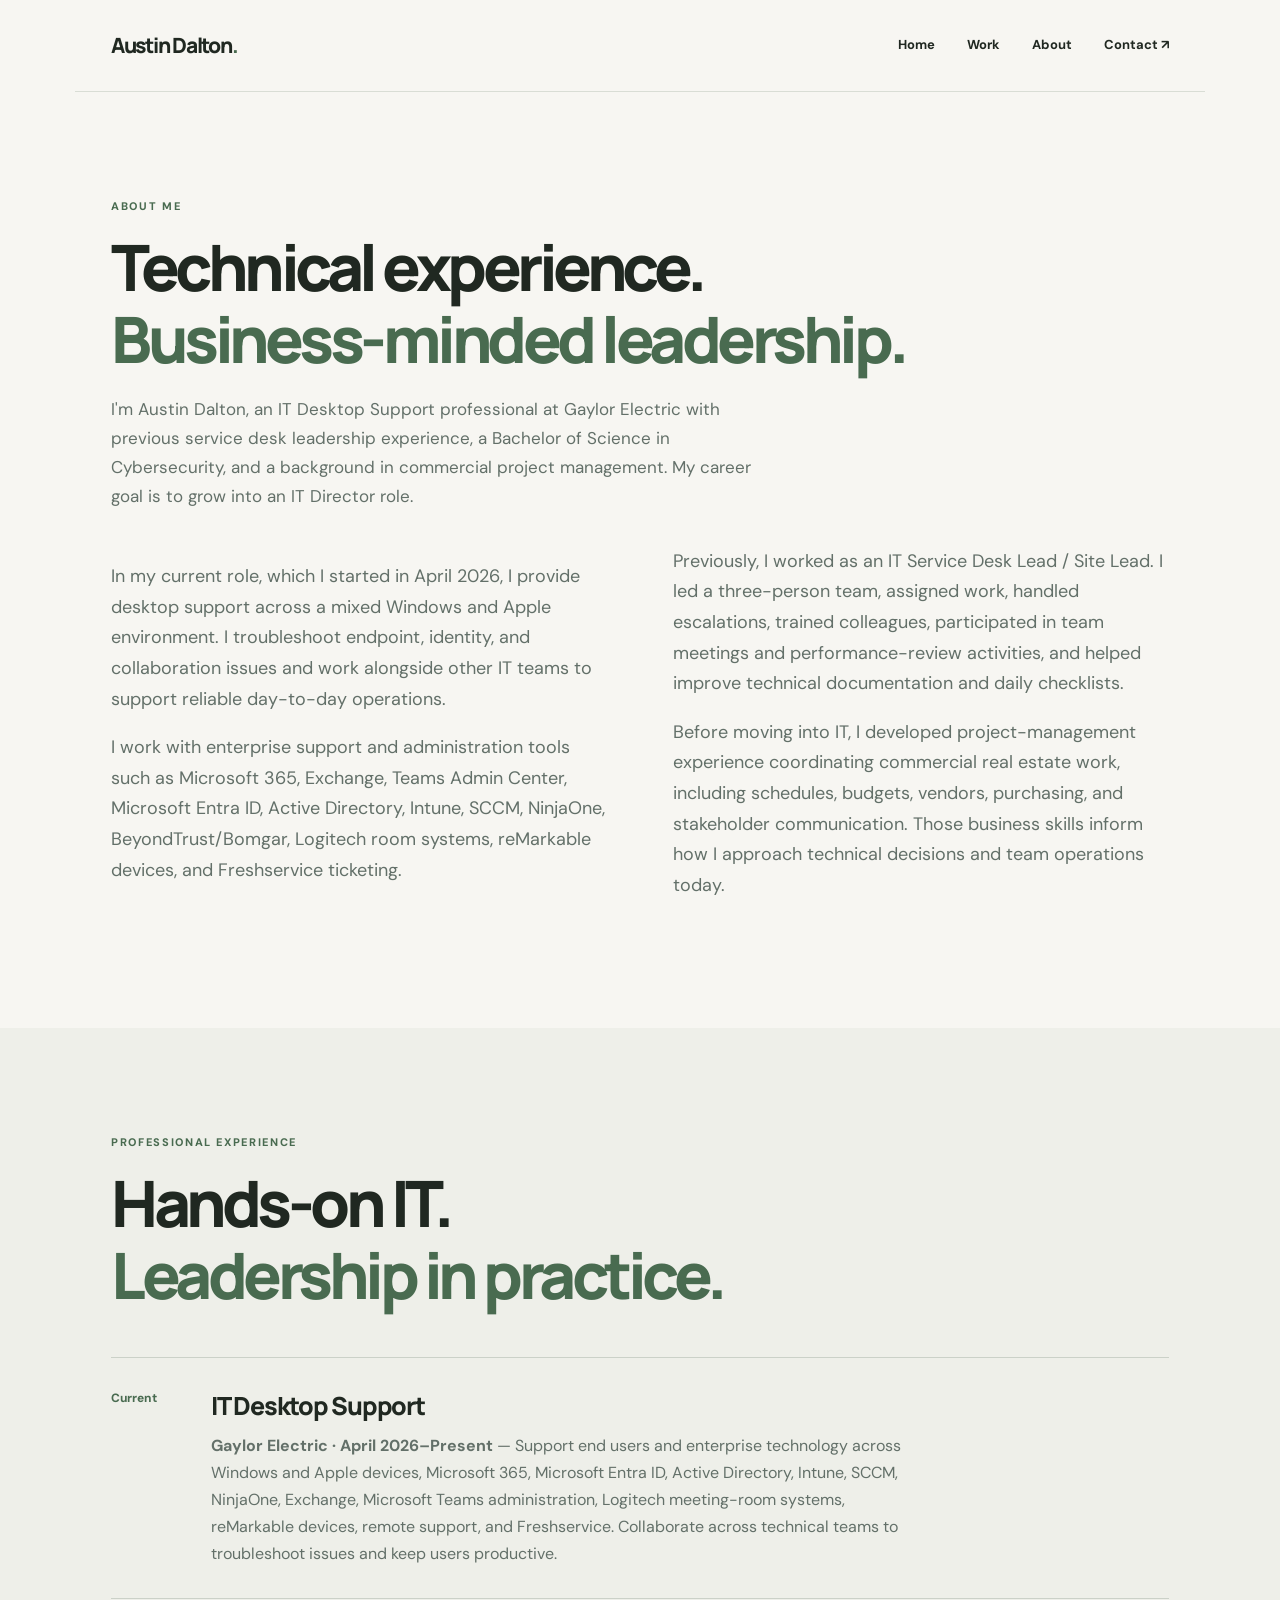
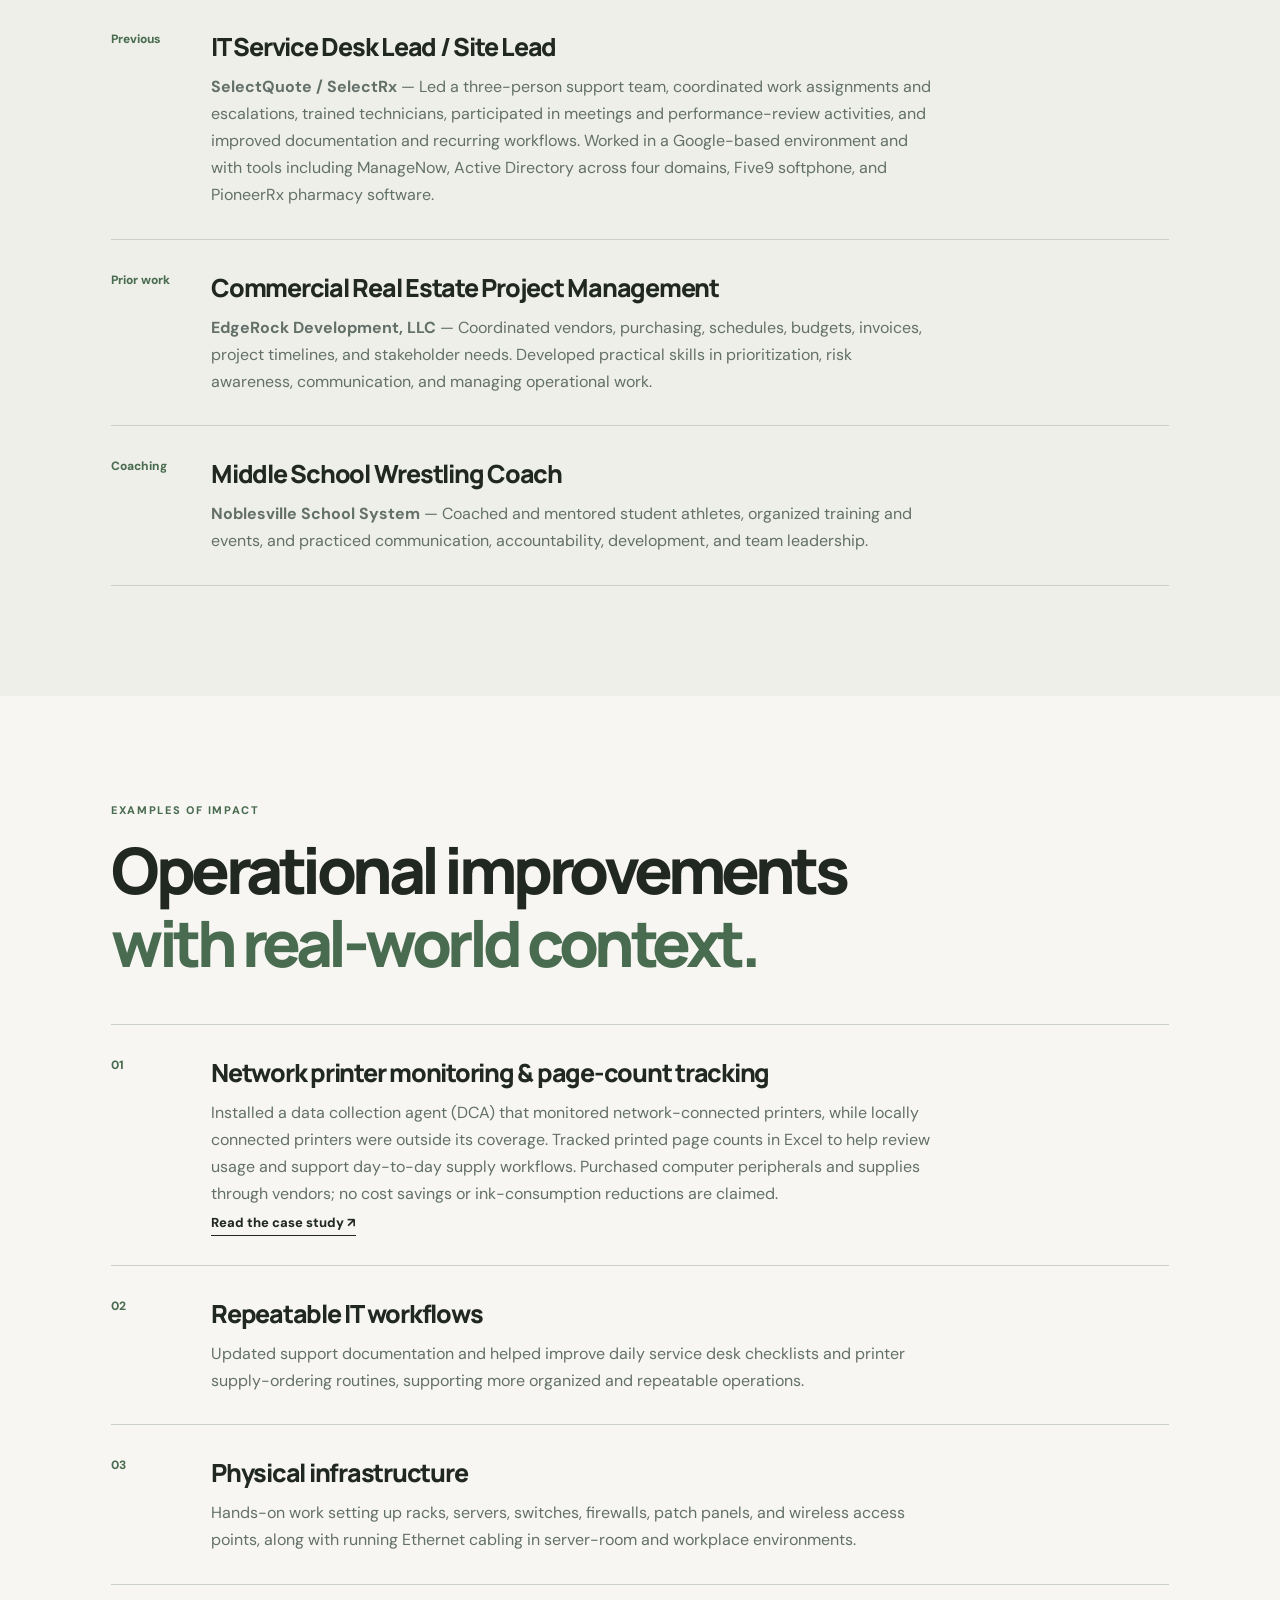
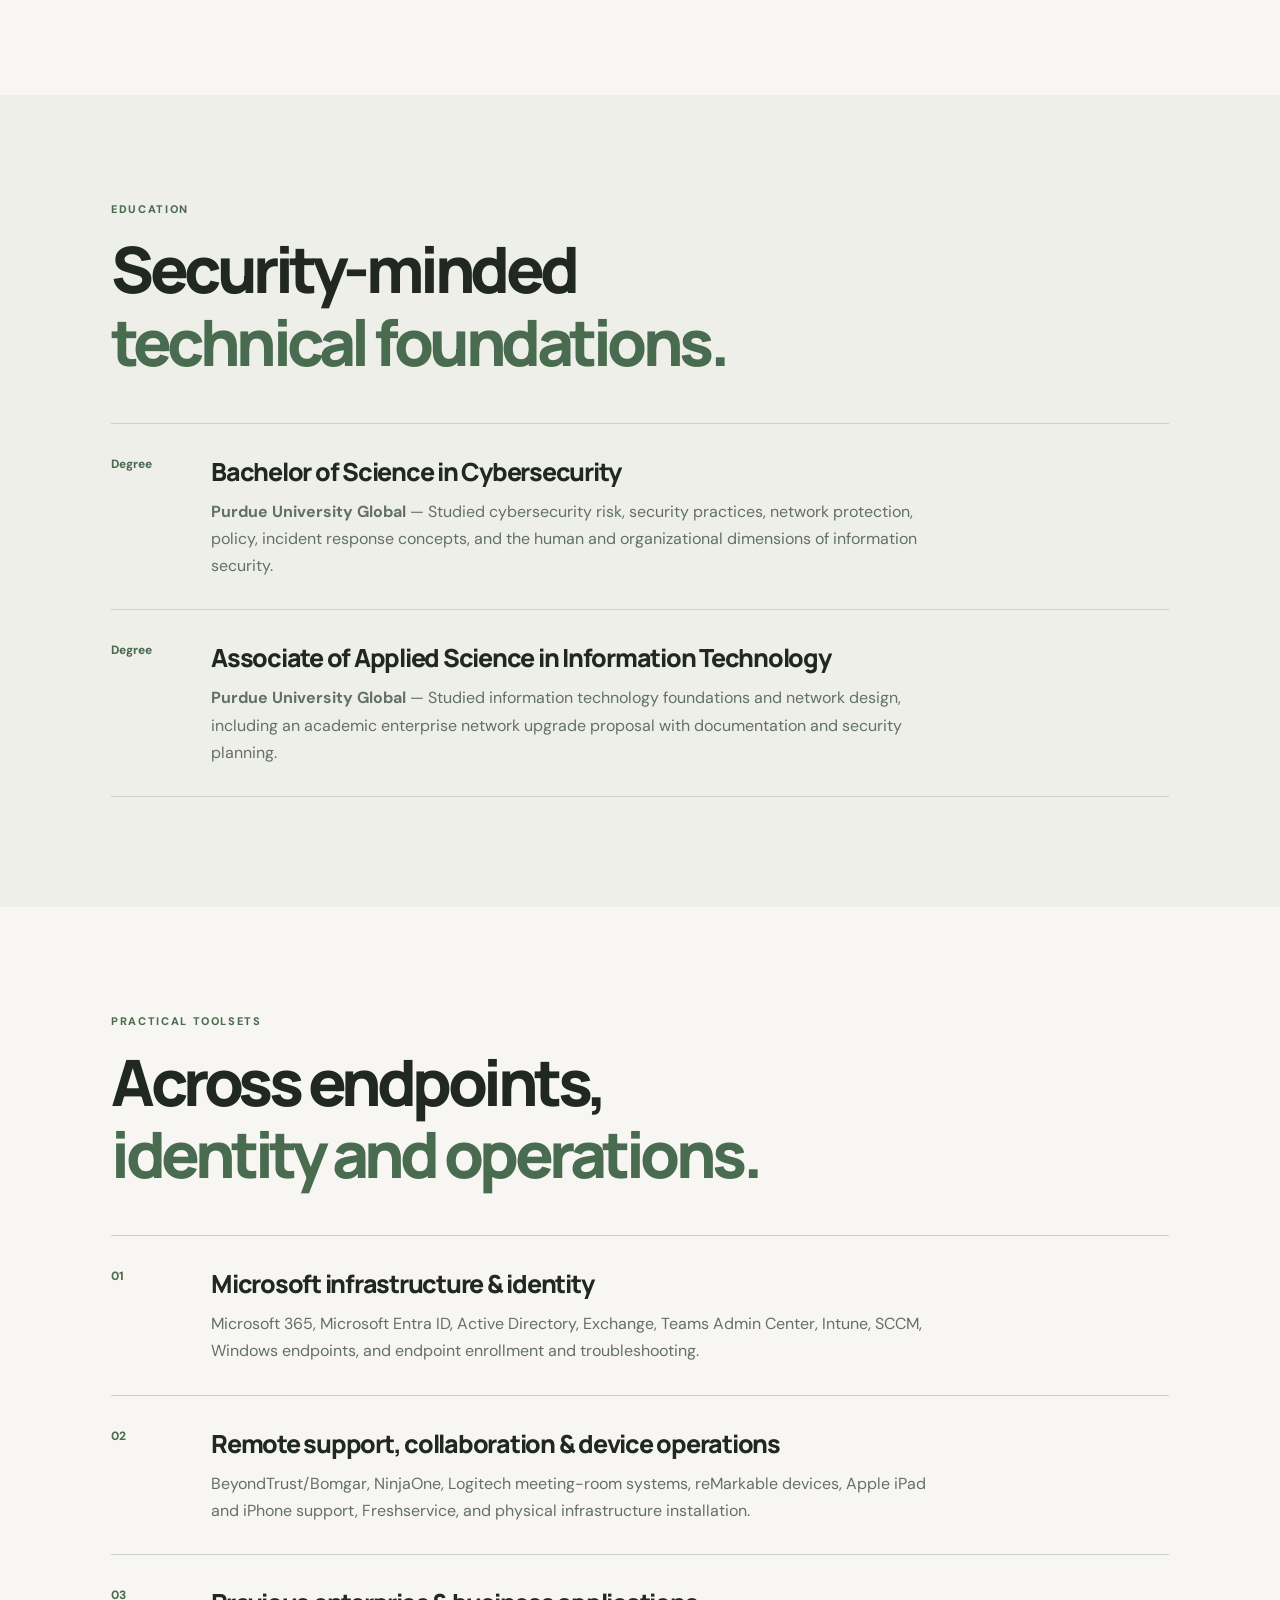
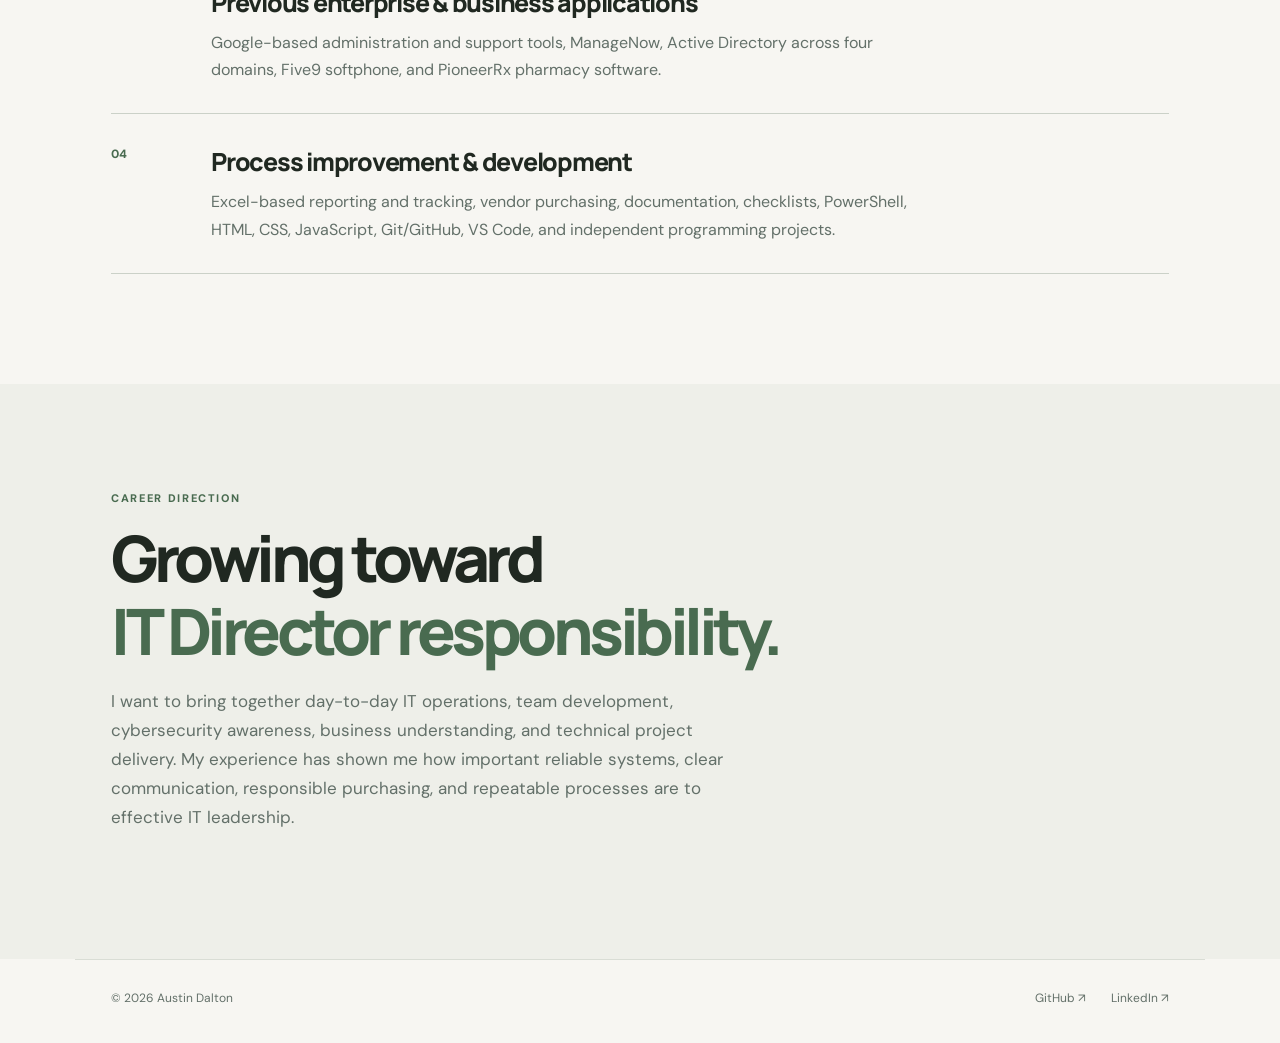
==== commit 8e67ccad: "Record April 2026 Gaylor start and correct printer monitoring scope" ====
--- a/aboutme.html
+++ b/aboutme.html
@@ -3,19 +3,19 @@
 <div class="section-kicker">About me</div><h2 id="about-heading">Technical experience.<br><em>Business-minded leadership.</em></h2>
 <p class="hero-sub">I'm Austin Dalton, an IT Desktop Support professional at Gaylor Electric with previous service desk leadership experience, a Bachelor of Science in Cybersecurity, and a background in commercial project management. My career goal is to grow into an IT Director role.</p>
 <div class="story">
-<div><p>In my current role, I support users and technology within an enterprise environment that serves more than 4,000 employees and has approximately 1,780 Windows devices and 2,500 Apple iPhones and iPads. Those figures describe the organization's overall scale; I don't claim to personally manage every device.</p><p>I work with enterprise support and administration tools such as Microsoft 365, Exchange, Teams Admin Center, Microsoft Entra ID, Active Directory, Intune, SCCM, NinjaOne, BeyondTrust/Bomgar, Logitech room systems, reMarkable devices, and Freshservice ticketing.</p></div>
+<div><p>In my current role, which I started in April 2026, I provide desktop support across a mixed Windows and Apple environment. I troubleshoot endpoint, identity, and collaboration issues and work alongside other IT teams to support reliable day-to-day operations.</p><p>I work with enterprise support and administration tools such as Microsoft 365, Exchange, Teams Admin Center, Microsoft Entra ID, Active Directory, Intune, SCCM, NinjaOne, BeyondTrust/Bomgar, Logitech room systems, reMarkable devices, and Freshservice ticketing.</p></div>
 <div><p>Previously, I worked as an IT Service Desk Lead / Site Lead. I led a three-person team, assigned work, handled escalations, trained colleagues, participated in team meetings and performance-review activities, and helped improve technical documentation and daily checklists.</p><p>Before moving into IT, I developed project-management experience coordinating commercial real estate work, including schedules, budgets, vendors, purchasing, and stakeholder communication. Those business skills inform how I approach technical decisions and team operations today.</p></div>
 </div></section>
 
 <section class="section muted" aria-labelledby="experience-heading"><div class="wrap"><div class="section-kicker">Professional experience</div><h2 id="experience-heading">Hands-on IT.<br><em>Leadership in practice.</em></h2><div class="services">
-<div class="service"><span>Current</span><div><h3>IT Desktop Support</h3><p><strong>Gaylor Electric</strong> — Support end users and enterprise technology across Windows and Apple devices, Microsoft 365, Microsoft Entra ID, Active Directory, Intune, SCCM, NinjaOne, Exchange, Microsoft Teams administration, Logitech meeting-room systems, reMarkable devices, remote support, and Freshservice. Collaborate across technical teams to troubleshoot issues and keep users productive.</p></div></div>
+<div class="service"><span>Current</span><div><h3>IT Desktop Support</h3><p><strong>Gaylor Electric · April 2026–Present</strong> — Support end users and enterprise technology across Windows and Apple devices, Microsoft 365, Microsoft Entra ID, Active Directory, Intune, SCCM, NinjaOne, Exchange, Microsoft Teams administration, Logitech meeting-room systems, reMarkable devices, remote support, and Freshservice. Collaborate across technical teams to troubleshoot issues and keep users productive.</p></div></div>
 <div class="service"><span>Previous</span><div><h3>IT Service Desk Lead / Site Lead</h3><p><strong>SelectQuote / SelectRx</strong> — Led a three-person support team, coordinated work assignments and escalations, trained technicians, participated in meetings and performance-review activities, and improved documentation and recurring workflows. Worked in a Google-based environment and with tools including ManageNow, Active Directory across four domains, Five9 softphone, and PioneerRx pharmacy software.</p></div></div>
 <div class="service"><span>Prior work</span><div><h3>Commercial Real Estate Project Management</h3><p><strong>EdgeRock Development, LLC</strong> — Coordinated vendors, purchasing, schedules, budgets, invoices, project timelines, and stakeholder needs. Developed practical skills in prioritization, risk awareness, communication, and managing operational work.</p></div></div>
 <div class="service"><span>Coaching</span><div><h3>Middle School Wrestling Coach</h3><p><strong>Noblesville School System</strong> — Coached and mentored student athletes, organized training and events, and practiced communication, accountability, development, and team leadership.</p></div></div>
 </div></div></section>
 
 <section class="section wrap" aria-labelledby="contribution-heading"><div class="section-kicker">Examples of impact</div><h2 id="contribution-heading">Operational improvements<br><em>with real-world context.</em></h2><div class="services">
-<div class="service"><span>01</span><div><h3>Print monitoring, analysis &amp; purchasing</h3><p>Installed a data collection agent (DCA) monitoring system, created an Excel workbook to track workstation-related ink usage, and purchased peripherals and supplies through vendors. The work improved visibility into a recurring support need; specific savings or reductions have not been measured for publication.</p><a class="text-link" href="print-monitoring-case-study.html">Read the case study ↗</a></div></div>
+<div class="service"><span>01</span><div><h3>Network printer monitoring &amp; page-count tracking</h3><p>Installed a data collection agent (DCA) that monitored network-connected printers, while locally connected printers were outside its coverage. Tracked printed page counts in Excel to help review usage and support day-to-day supply workflows. Purchased computer peripherals and supplies through vendors; no cost savings or ink-consumption reductions are claimed.</p><a class="text-link" href="print-monitoring-case-study.html">Read the case study ↗</a></div></div>
 <div class="service"><span>02</span><div><h3>Repeatable IT workflows</h3><p>Updated support documentation and helped improve daily service desk checklists and printer supply-ordering routines, supporting more organized and repeatable operations.</p></div></div>
 <div class="service"><span>03</span><div><h3>Physical infrastructure</h3><p>Hands-on work setting up racks, servers, switches, firewalls, patch panels, and wireless access points, along with running Ethernet cabling in server-room and workplace environments.</p></div></div>
 </div></section>
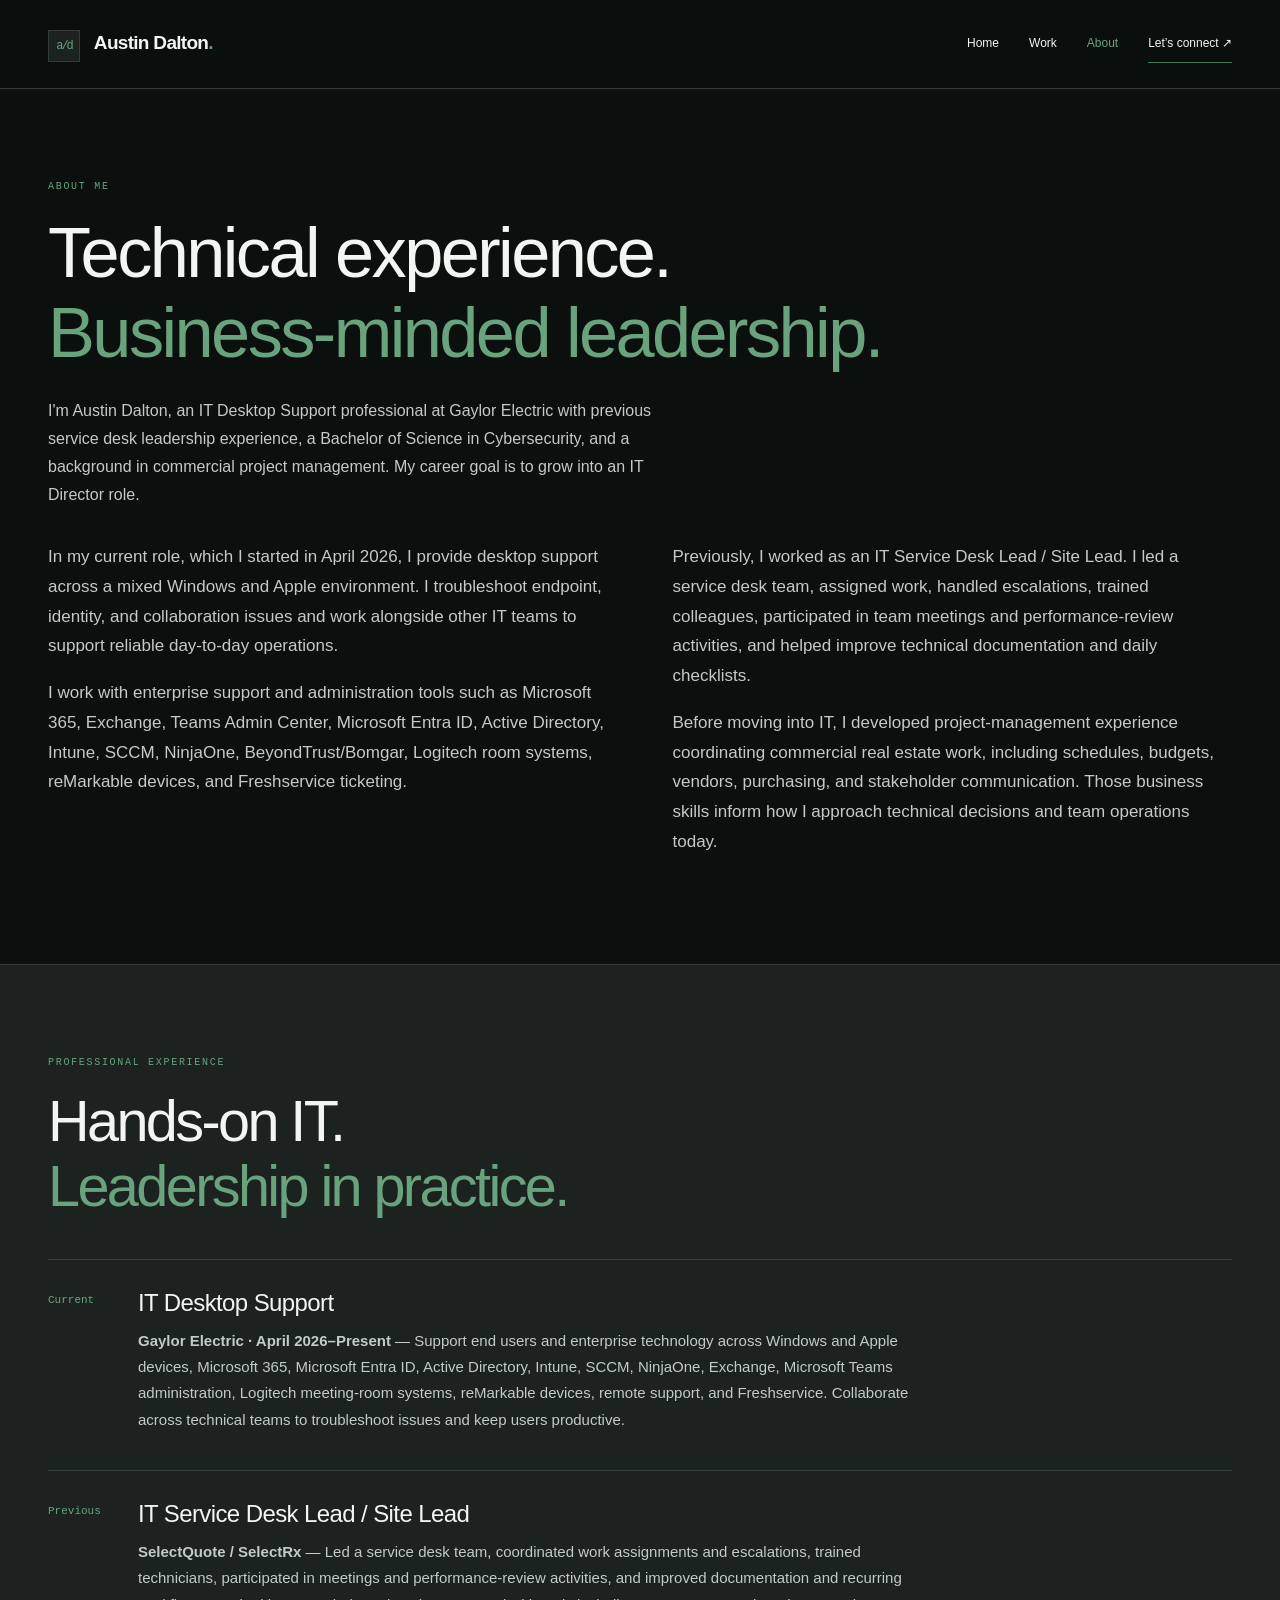
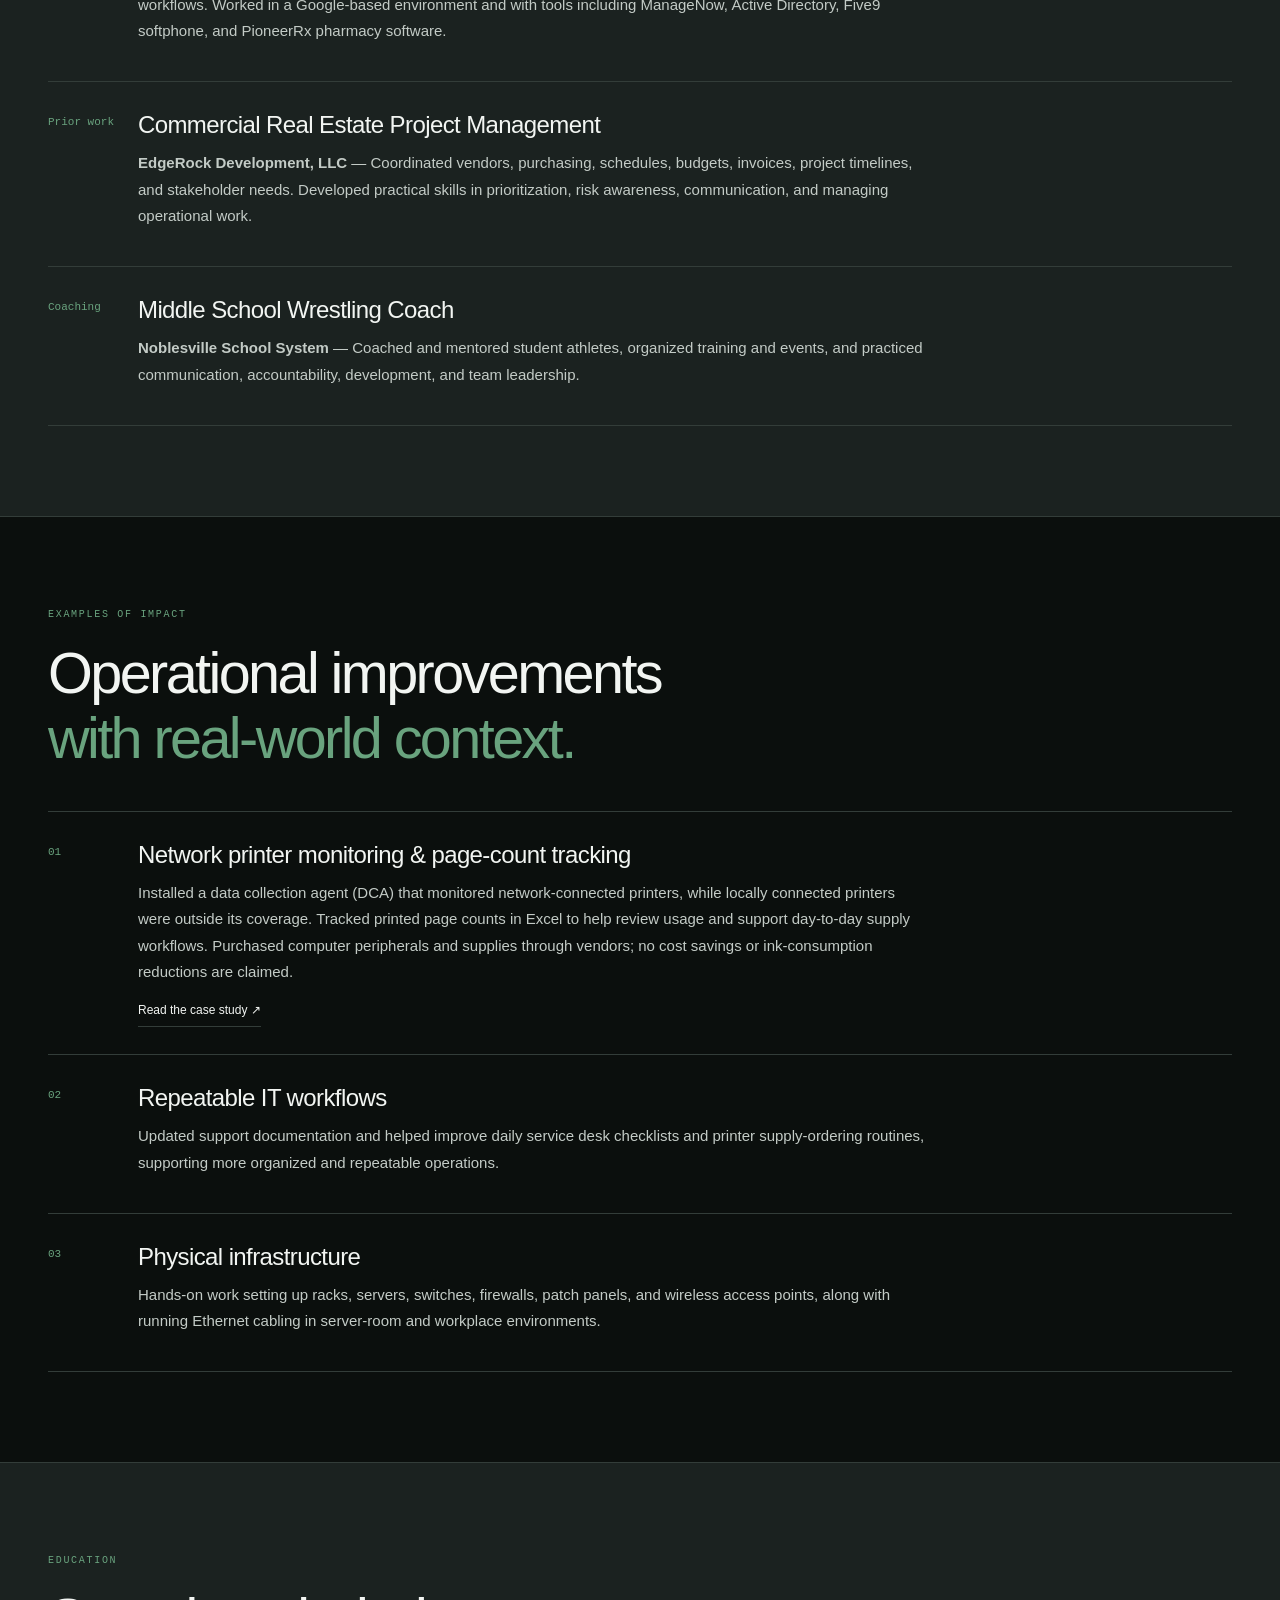
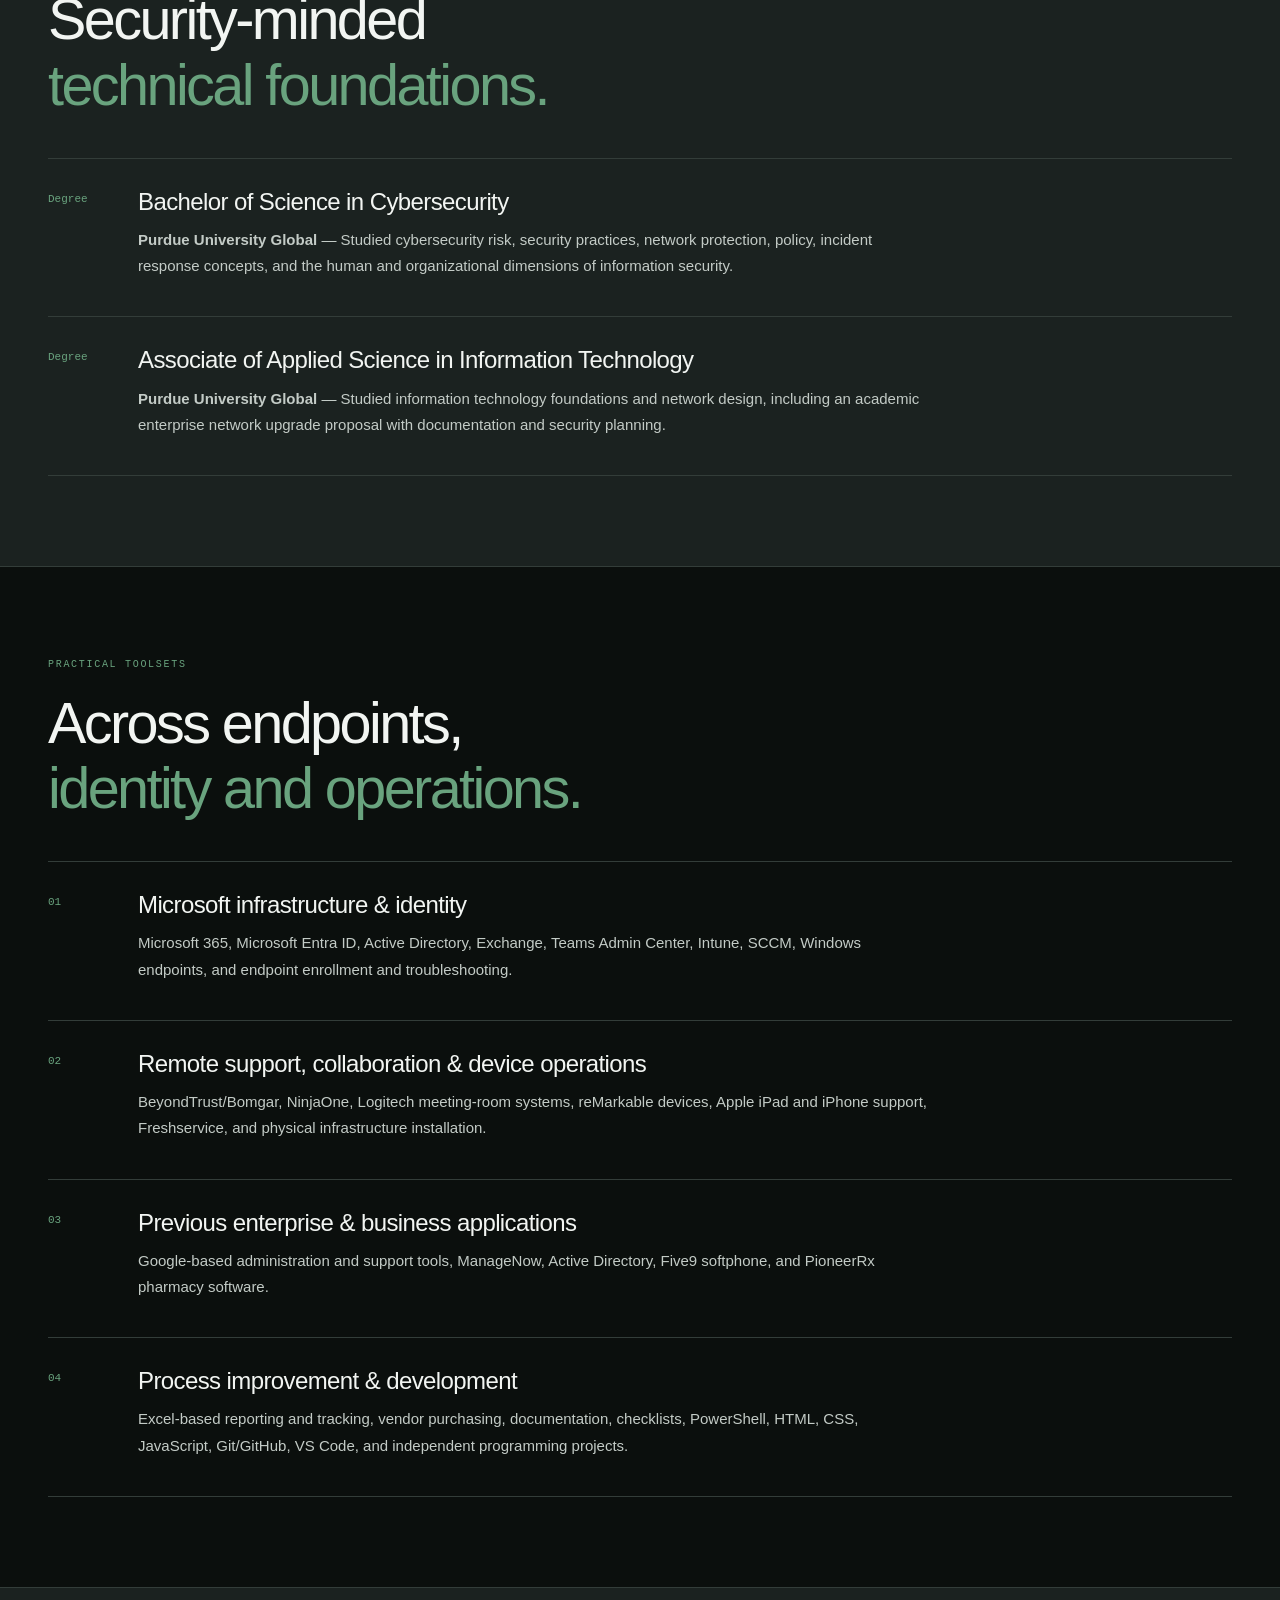
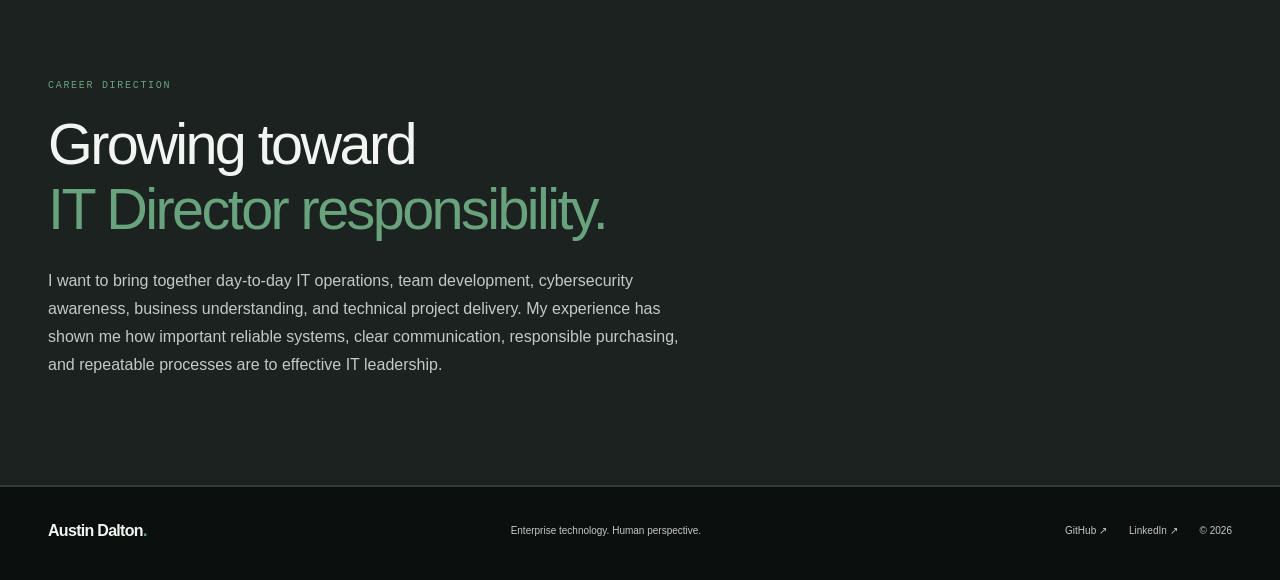
==== commit 56a80d44: "Redesign portfolio and expand printer monitoring case study with fictional usage tracker" ====
--- a/aboutme.html
+++ b/aboutme.html
@@ -1,15 +1,15 @@
-<!doctype html><html lang="en"><head><meta charset="utf-8"><meta name="viewport" content="width=device-width,initial-scale=1"><meta name="description" content="About — Austin Dalton's professional portfolio."><title>About | Austin Dalton</title><link rel="preconnect" href="https://fonts.googleapis.com"><link rel="preconnect" href="https://fonts.gstatic.com" crossorigin><link href="https://fonts.googleapis.com/css2?family=DM+Sans:wght@400;500;600;700&family=Manrope:wght@400;500;600;700;800&display=swap" rel="stylesheet"><link rel="stylesheet" href="redesign.css"></head><body><a class="skip" href="#main">Skip to content</a><header class="site-header wrap"><a class="wordmark" href="index.html">Austin Dalton<span class="dot">.</span></a><nav aria-label="Main navigation"><a href="index.html">Home</a><a href="projects.html">Work</a><a href="aboutme.html">About</a><a href="contact.html">Contact ↗</a></nav></header><main id="main">
+<!doctype html><html lang="en"><head><meta charset="utf-8"><meta name="viewport" content="width=device-width,initial-scale=1"><meta name="description" content="Austin Dalton — enterprise IT operations, infrastructure, and cybersecurity education."><meta name="theme-color" content="#0B0F0D"><title>About | Austin Dalton</title><link rel="stylesheet" href="redesign.css"><script src="main.js" defer></script></head><body><a class="skip" href="#main">Skip to content</a><header class="site-header"><div class="wrap header-inner"><a class="wordmark" href="index.html"><span class="brand-icon">a/d</span> Austin Dalton<span class="dot">.</span></a><nav aria-label="Main navigation"><a href="index.html">Home</a><a href="projects.html">Work</a><a href="aboutme.html">About</a><a href="contact.html">Let’s connect ↗</a></nav></div></header><main id="main">
 <section class="section wrap" aria-labelledby="about-heading">
-<div class="section-kicker">About me</div><h2 id="about-heading">Technical experience.<br><em>Business-minded leadership.</em></h2>
+<div class="section-kicker">About me</div><h1 id="about-heading">Technical experience.<br><em>Business-minded leadership.</em></h1>
 <p class="hero-sub">I'm Austin Dalton, an IT Desktop Support professional at Gaylor Electric with previous service desk leadership experience, a Bachelor of Science in Cybersecurity, and a background in commercial project management. My career goal is to grow into an IT Director role.</p>
 <div class="story">
 <div><p>In my current role, which I started in April 2026, I provide desktop support across a mixed Windows and Apple environment. I troubleshoot endpoint, identity, and collaboration issues and work alongside other IT teams to support reliable day-to-day operations.</p><p>I work with enterprise support and administration tools such as Microsoft 365, Exchange, Teams Admin Center, Microsoft Entra ID, Active Directory, Intune, SCCM, NinjaOne, BeyondTrust/Bomgar, Logitech room systems, reMarkable devices, and Freshservice ticketing.</p></div>
-<div><p>Previously, I worked as an IT Service Desk Lead / Site Lead. I led a three-person team, assigned work, handled escalations, trained colleagues, participated in team meetings and performance-review activities, and helped improve technical documentation and daily checklists.</p><p>Before moving into IT, I developed project-management experience coordinating commercial real estate work, including schedules, budgets, vendors, purchasing, and stakeholder communication. Those business skills inform how I approach technical decisions and team operations today.</p></div>
+<div><p>Previously, I worked as an IT Service Desk Lead / Site Lead. I led a service desk team, assigned work, handled escalations, trained colleagues, participated in team meetings and performance-review activities, and helped improve technical documentation and daily checklists.</p><p>Before moving into IT, I developed project-management experience coordinating commercial real estate work, including schedules, budgets, vendors, purchasing, and stakeholder communication. Those business skills inform how I approach technical decisions and team operations today.</p></div>
 </div></section>
 
 <section class="section muted" aria-labelledby="experience-heading"><div class="wrap"><div class="section-kicker">Professional experience</div><h2 id="experience-heading">Hands-on IT.<br><em>Leadership in practice.</em></h2><div class="services">
 <div class="service"><span>Current</span><div><h3>IT Desktop Support</h3><p><strong>Gaylor Electric · April 2026–Present</strong> — Support end users and enterprise technology across Windows and Apple devices, Microsoft 365, Microsoft Entra ID, Active Directory, Intune, SCCM, NinjaOne, Exchange, Microsoft Teams administration, Logitech meeting-room systems, reMarkable devices, remote support, and Freshservice. Collaborate across technical teams to troubleshoot issues and keep users productive.</p></div></div>
-<div class="service"><span>Previous</span><div><h3>IT Service Desk Lead / Site Lead</h3><p><strong>SelectQuote / SelectRx</strong> — Led a three-person support team, coordinated work assignments and escalations, trained technicians, participated in meetings and performance-review activities, and improved documentation and recurring workflows. Worked in a Google-based environment and with tools including ManageNow, Active Directory across four domains, Five9 softphone, and PioneerRx pharmacy software.</p></div></div>
+<div class="service"><span>Previous</span><div><h3>IT Service Desk Lead / Site Lead</h3><p><strong>SelectQuote / SelectRx</strong> — Led a service desk team, coordinated work assignments and escalations, trained technicians, participated in meetings and performance-review activities, and improved documentation and recurring workflows. Worked in a Google-based environment and with tools including ManageNow, Active Directory, Five9 softphone, and PioneerRx pharmacy software.</p></div></div>
 <div class="service"><span>Prior work</span><div><h3>Commercial Real Estate Project Management</h3><p><strong>EdgeRock Development, LLC</strong> — Coordinated vendors, purchasing, schedules, budgets, invoices, project timelines, and stakeholder needs. Developed practical skills in prioritization, risk awareness, communication, and managing operational work.</p></div></div>
 <div class="service"><span>Coaching</span><div><h3>Middle School Wrestling Coach</h3><p><strong>Noblesville School System</strong> — Coached and mentored student athletes, organized training and events, and practiced communication, accountability, development, and team leadership.</p></div></div>
 </div></div></section>
@@ -28,8 +28,8 @@
 <section class="section wrap" aria-labelledby="tools-heading"><div class="section-kicker">Practical toolsets</div><h2 id="tools-heading">Across endpoints,<br><em>identity and operations.</em></h2><div class="services">
 <div class="service"><span>01</span><div><h3>Microsoft infrastructure &amp; identity</h3><p>Microsoft 365, Microsoft Entra ID, Active Directory, Exchange, Teams Admin Center, Intune, SCCM, Windows endpoints, and endpoint enrollment and troubleshooting.</p></div></div>
 <div class="service"><span>02</span><div><h3>Remote support, collaboration &amp; device operations</h3><p>BeyondTrust/Bomgar, NinjaOne, Logitech meeting-room systems, reMarkable devices, Apple iPad and iPhone support, Freshservice, and physical infrastructure installation.</p></div></div>
-<div class="service"><span>03</span><div><h3>Previous enterprise &amp; business applications</h3><p>Google-based administration and support tools, ManageNow, Active Directory across four domains, Five9 softphone, and PioneerRx pharmacy software.</p></div></div>
+<div class="service"><span>03</span><div><h3>Previous enterprise &amp; business applications</h3><p>Google-based administration and support tools, ManageNow, Active Directory, Five9 softphone, and PioneerRx pharmacy software.</p></div></div>
 <div class="service"><span>04</span><div><h3>Process improvement &amp; development</h3><p>Excel-based reporting and tracking, vendor purchasing, documentation, checklists, PowerShell, HTML, CSS, JavaScript, Git/GitHub, VS Code, and independent programming projects.</p></div></div>
 </div></section>
 <section class="section muted" aria-labelledby="leadership-heading"><div class="wrap"><div class="section-kicker">Career direction</div><h2 id="leadership-heading">Growing toward<br><em>IT Director responsibility.</em></h2><p class="hero-sub">I want to bring together day-to-day IT operations, team development, cybersecurity awareness, business understanding, and technical project delivery. My experience has shown me how important reliable systems, clear communication, responsible purchasing, and repeatable processes are to effective IT leadership.</p></div></section>
-</main><footer class="wrap footer"><span>© <span id="year"></span> Austin Dalton</span><div><a href="https://github.com/AustinDDev" target="_blank" rel="noopener">GitHub ↗</a><a href="https://www.linkedin.com/in/austinbdalton/" target="_blank" rel="noopener">LinkedIn ↗</a></div></footer><script>document.getElementById('year').textContent=new Date().getFullYear()</script></body></html>+</main><footer class="wrap footer"><a class="wordmark" href="index.html">Austin Dalton<span class="dot">.</span></a><span>Enterprise technology. Human perspective.</span><div><a href="https://github.com/AustinDDev">GitHub ↗</a><a href="https://www.linkedin.com/in/austinbdalton/">LinkedIn ↗</a><span>© <span id="year">2026</span></span></div></footer></body></html>
--- a/redesign.css
+++ b/redesign.css
@@ -1,3 +1,5 @@
-:root{--bg:#f7f6f2;--ink:#202821;--muted:#637069;--accent:#496b50;--line:#d9ddd5;--surface:#eeefe9}*{box-sizing:border-box}html{scroll-behavior:smooth}body{margin:0;background:var(--bg);color:var(--ink);font:16px/1.7 'DM Sans',sans-serif}a{color:inherit;text-decoration:none}a:focus-visible{outline:3px solid var(--accent);outline-offset:4px}.wrap{max-width:1130px;margin:auto;padding-left:36px;padding-right:36px}.skip{position:absolute;left:-9999px}.skip:focus{left:20px;top:20px;background:white;padding:12px;z-index:10}.site-header{height:92px;display:flex;justify-content:space-between;align-items:center;border-bottom:1px solid var(--line)}.wordmark{font-family:Manrope,sans-serif;font-size:21px;font-weight:800;letter-spacing:-.06em}.dot{color:var(--accent)}nav{display:flex;gap:32px;font-size:13px;font-weight:700}nav a:hover,.text-link:hover{color:var(--accent)}.hero{padding-top:116px;padding-bottom:114px}.eyebrow,.section-kicker,.fact-label,.card-number{font-size:11px;text-transform:uppercase;letter-spacing:.15em;font-weight:800;color:var(--accent)}.status-dot{display:inline-block;width:8px;height:8px;border-radius:50%;background:#739d78;margin-right:9px}.hero h1{font:800 clamp(80px,13vw,174px)/.98 Manrope,sans-serif;letter-spacing:-.095em;margin:25px 0 36px}.hero h1 em,h2 em{font-style:normal;color:var(--accent)}.hero-lead{font:600 clamp(23px,3vw,35px)/1.35 Manrope,sans-serif;letter-spacing:-.045em;max-width:790px;margin:0 0 20px}.hero-sub{max-width:640px;color:var(--muted);font-size:17px}.facts{display:flex;gap:65px;margin:38px 0}.facts>div{display:grid;gap:5px}.facts strong{font-size:14px}.actions{display:flex;gap:12px;flex-wrap:wrap}.button{display:inline-flex;align-items:center;gap:32px;padding:13px 19px;border-radius:4px;font-size:13px;font-weight:800;border:1px solid var(--ink);transition:transform .2s}.button:hover{transform:translateY(-3px)}.primary{background:var(--ink);color:#fff}.secondary{background:transparent}.divider{border-top:1px solid var(--line);padding-top:40px;padding-bottom:70px}.overview{display:grid;grid-template-columns:repeat(4,1fr);gap:28px;margin-top:25px}.overview>div{border-top:1px solid var(--line);padding-top:14px;display:grid;gap:10px}.overview span{color:var(--muted);font-size:12px}.overview strong{font-size:14px;line-height:1.5}.section{padding-top:105px;padding-bottom:110px}.section h2{font:800 clamp(39px,5vw,65px)/1.13 Manrope,sans-serif;letter-spacing:-.07em;margin:15px 0 20px}.section-top{display:flex;justify-content:space-between;align-items:end;gap:30px;margin-bottom:34px}.section-top p,.closing p{max-width:510px;color:var(--muted)}.text-link{font-size:13px;font-weight:800;white-space:nowrap;border-bottom:1px solid currentColor;padding-bottom:4px}.cards{display:grid;grid-template-columns:repeat(3,1fr);gap:16px}.card{display:flex;flex-direction:column;min-height:355px;padding:27px;background:#fff;border:1px solid var(--line);transition:transform .2s,box-shadow .2s}.card:hover{transform:translateY(-5px);box-shadow:0 12px 30px #20282112}.card h3{font:800 24px/1.2 Manrope,sans-serif;letter-spacing:-.05em;margin:30px 0 10px}.card p{color:var(--muted);font-size:14px;line-height:1.7}.tags{display:flex;flex-wrap:wrap;gap:6px;margin-top:auto}.tags span{background:var(--surface);padding:3px 9px;font-size:10px;font-weight:700;border-radius:20px}.card-arrow{font-size:12px;font-weight:800;margin-top:24px}.muted{background:var(--surface)}.services{margin-top:45px;border-top:1px solid #cbd1c8}.service{display:grid;grid-template-columns:80px 1fr;gap:20px;border-bottom:1px solid #cbd1c8;padding:30px 0}.service>span{color:var(--accent);font-weight:800;font-size:12px}.service h3{font:800 25px Manrope,sans-serif;letter-spacing:-.05em;margin:0}.service p{max-width:720px;color:var(--muted);margin:9px 0 0}.story{display:grid;grid-template-columns:1fr 1fr;gap:65px;align-items:center}.story p{font-size:18px;color:var(--muted)}.studio{padding-top:20px}.studio-box{background:#e2e8df;border:1px solid #d1d9cd;padding:50px;display:flex;align-items:end;justify-content:space-between;gap:30px}.studio-box h2{margin:0}.studio-box p{max-width:510px;color:var(--muted)}.closing{border-top:1px solid var(--line)}.closing .button{margin-top:15px}.footer{border-top:1px solid var(--line);padding-top:28px;padding-bottom:35px;display:flex;justify-content:space-between;color:var(--muted);font-size:12px}.footer div{display:flex;gap:25px}@media(max-width:800px){.wrap{padding-left:23px;padding-right:23px}.site-header{height:auto;min-height:78px;gap:15px;flex-wrap:wrap;padding-top:18px;padding-bottom:18px}nav{gap:15px;flex-wrap:wrap}.hero{padding-top:75px;padding-bottom:70px}.hero h1{font-size:clamp(70px,16vw,125px)}.overview{grid-template-columns:repeat(2,1fr)}.cards{grid-template-columns:1fr}.card{min-height:285px}.story{grid-template-columns:1fr;gap:15px}.studio-box{padding:30px;display:block}.section{padding-top:70px;padding-bottom:75px}}@media(max-width:480px){nav{font-size:12px;gap:12px}.hero h1{font-size:65px}.facts{display:grid;gap:20px}.overview{grid-template-columns:1fr}.section-top{display:block}.section-top .text-link{display:inline-block;margin-top:10px}.service{grid-template-columns:36px 1fr}.footer{gap:18px;flex-wrap:wrap}}@media(prefers-reduced-motion:reduce){html{scroll-behavior:auto}*,*:before,*:after{transition:none!important}}
-/* Planned case studies: intentionally distinguished from completed work. */
-#upcoming-projects{scroll-margin-top:24px}.upcoming-intro{max-width:740px;color:var(--muted);margin:0 0 36px}.upcoming-grid{row-gap:18px}.project-placeholder{border-top:3px solid var(--accent);scroll-margin-top:25px}.project-placeholder h3{margin-top:19px}.project-status{display:inline-flex;align-items:center;gap:8px;width:max-content;margin-top:15px;font-size:11px;letter-spacing:.04em;font-weight:700;color:var(--accent);background:var(--surface);border:1px solid var(--line);padding:4px 10px;border-radius:30px}.project-status-dot{width:7px;height:7px;background:var(--accent);border-radius:50%}.planned-proof{border-top:1px solid var(--line);padding-top:14px}.planned-proof strong{color:var(--ink)}.placeholder-note{font-size:11px;color:var(--muted);margin-top:18px;font-style:italic}.project-roadmap{border-top:1px solid var(--line);padding-top:76px}.roadmap-list{border-top:1px solid var(--line)}.roadmap-list a{display:grid;grid-template-columns:50px minmax(0,1fr) 100px;align-items:center;gap:18px;padding:21px 6px;border-bottom:1px solid var(--line);transition:background .2s}.roadmap-list a:hover{background:var(--surface)}.roadmap-count,.roadmap-progress{font-size:12px;color:var(--accent);font-weight:700}.roadmap-list strong{font:700 17px/1.4 Manrope,sans-serif;letter-spacing:-.025em}.roadmap-progress{text-align:right}@media(max-width:600px){.roadmap-list a{grid-template-columns:28px 1fr;gap:8px 12px}.roadmap-progress{grid-column:2;text-align:left}.upcoming-intro{font-size:15px}}
+:root{--bg:#0B0F0D;--surface:#1B2220;--card:#252D29;--line:#333D39;--accent:#3F7859;--highlight:#69A37E;--ink:#F2F5F2;--muted:#C3CBC6;color-scheme:dark}*{box-sizing:border-box}html{scroll-behavior:smooth;scroll-padding-top:110px}body{margin:0;background:var(--bg);color:var(--ink);font:16px/1.75 'Segoe UI',Arial,sans-serif}a{color:inherit;text-decoration:none}button,a{-webkit-tap-highlight-color:transparent}a:focus-visible{outline:2px solid var(--highlight);outline-offset:6px}a:hover{color:var(--highlight)}::selection{background:var(--accent);color:var(--ink)}.wrap{max-width:1320px;margin:auto;padding-left:48px;padding-right:48px}.skip{position:fixed;left:-9999px;top:12px;z-index:100;background:var(--ink);color:var(--bg);padding:12px}.skip:focus{left:12px}.site-header{position:sticky;top:0;z-index:20;background:#0b0f0df5;border-bottom:1px solid var(--line)}.header-inner{min-height:88px;display:flex;align-items:center;justify-content:space-between;gap:24px}.wordmark{font-size:19px;font-weight:650;letter-spacing:-.7px;white-space:nowrap}.brand-icon{display:inline-grid;place-items:center;width:32px;height:32px;background:var(--surface);border:1px solid var(--line);color:var(--highlight);font:12px monospace;margin-right:10px;letter-spacing:-2px}.dot{color:var(--highlight)}nav{display:flex;gap:30px;font-size:12px}nav a{padding:8px 0}nav a:last-child{border-bottom:1px solid var(--accent)}nav a[aria-current=page]{color:var(--highlight)}.hero{display:grid;grid-template-columns:1.2fr 1fr;align-items:center;gap:20px;padding-top:75px;padding-bottom:24px}.eyebrow,.section-kicker,.fact-label,.card-number{font:10px/1.6 ui-monospace,Consolas,monospace;letter-spacing:1.7px;text-transform:uppercase;color:var(--highlight)}.status-dot{display:inline-block;width:6px;height:6px;background:var(--highlight);border-radius:50%;margin-right:8px}.hero h1{font-size:clamp(68px,7.8vw,112px);line-height:.99;letter-spacing:-7px;font-weight:550;margin:30px 0}.hero h1 em,h1 em,h2 em{font-style:normal;color:var(--highlight)}.hero-lead{font-size:20px;line-height:1.5;max-width:480px;letter-spacing:-.4px}.hero-sub{color:var(--muted);max-width:650px;font-size:16px}.hero .hero-sub{max-width:480px;font-size:14px}.actions{display:flex;align-items:center;gap:25px;flex-wrap:wrap;margin-top:30px}.button{display:inline-flex;align-items:center;justify-content:space-between;gap:35px;padding:13px 21px;border:1px solid var(--line);font-size:12px;font-weight:600;transition:background .2s,transform .2s}.primary{background:var(--accent);color:var(--ink);border-color:var(--accent)}.button:hover{background:#4b8966;color:var(--ink);transform:translateY(-2px)}.secondary{background:var(--surface)}.text-link{display:inline-block;font-size:12px;border-bottom:1px solid var(--line);padding-bottom:5px}.topology{margin-left:10px;border:1px solid var(--line);background:#101612;transform:translateY(12px)}.diagram-label{font:9px monospace;color:var(--muted);letter-spacing:1px;padding:20px;border-bottom:1px solid var(--line)}.topology svg{display:block;width:100%;height:auto}.diagram-bottom{display:flex;justify-content:space-between;padding:15px;font:8px monospace;letter-spacing:.5px;color:var(--highlight);border-top:1px solid var(--line)}.diagram-bottom span{color:var(--muted)}.hero-bottom{grid-column:1/-1;display:flex;justify-content:space-between;border-top:1px solid var(--line);padding-top:24px;margin-top:55px;color:var(--muted);font:9px monospace;letter-spacing:1.2px}.divider{padding-top:45px;padding-bottom:50px}.overview{display:grid;grid-template-columns:repeat(4,1fr);gap:30px;margin-top:25px}.overview>div{display:grid;align-content:start;gap:10px;border-top:1px solid var(--line);padding-top:15px}.overview span{font-size:11px;color:var(--muted)}.overview strong{font-size:14px;font-weight:500;line-height:1.6}.section{padding-top:90px;padding-bottom:90px}.section h1,.section h2{font-size:clamp(36px,4.5vw,60px);font-weight:500;line-height:1.13;letter-spacing:-2.6px;margin:18px 0 25px;overflow-wrap:break-word}.section h1{font-size:clamp(44px,5.5vw,74px)}.section-top{display:flex;justify-content:space-between;align-items:end;gap:45px;margin-bottom:38px}.section-top p{max-width:450px;color:var(--muted);font-size:14px}.section-top .text-link{white-space:nowrap}.cards{display:grid;grid-template-columns:repeat(3,minmax(0,1fr));gap:18px}.card{display:flex;flex-direction:column;min-width:0;padding:27px;background:var(--surface);border:1px solid var(--line);transition:border-color .2s,transform .2s}.card:hover{border-color:var(--highlight);transform:translateY(-4px);color:var(--ink)}.card h3{font-size:23px;line-height:1.25;letter-spacing:-.8px;font-weight:500;margin:24px 0 10px}.card p{font-size:13px;color:var(--muted)}.card-number{font-size:9px;letter-spacing:1px}.tags{display:flex;flex-wrap:wrap;gap:6px;margin-top:auto;padding-top:18px}.tags span{font-size:9px;border:1px solid var(--line);padding:3px 8px;color:var(--muted)}.card-arrow{display:block;margin-top:26px;padding-top:14px;border-top:1px solid var(--line);font-size:12px}.project-art{height:200px;display:flex;align-items:center;justify-content:center;flex-direction:column;background:#111b15;margin:-27px -27px 25px;padding:20px;border-bottom:1px solid var(--line);font:10px monospace;color:var(--highlight);gap:12px;overflow:hidden}.project-art>span{font-size:8px;letter-spacing:1px;color:var(--muted)}.project-art b{font-size:19px;font-weight:400;letter-spacing:2px}.project-art small{font-size:7px;color:var(--muted);letter-spacing:1px}.project-art hr{width:70%;border:0;border-top:1px solid var(--line);margin:0}.bars{height:45px;width:170px;display:flex;align-items:end;gap:10px}.bars i{display:block;width:19px;background:var(--accent);height:70%}.bars i:nth-child(2n){height:100%}.bars i:nth-child(3n){height:40%;background:var(--highlight)}.rings{display:flex;align-items:center;margin:20px 0}.rings i{font:8px monospace;display:grid;place-items:center;width:72px;height:72px;border:1px solid var(--accent);border-radius:50%;margin:0 -4px}.muted{background:var(--surface);border-top:1px solid var(--line);border-bottom:1px solid var(--line)}.services{margin-top:40px;border-top:1px solid var(--line)}.service{display:grid;grid-template-columns:70px 1fr;gap:20px;padding:27px 0;border-bottom:1px solid var(--line)}.service>span{font:11px monospace;color:var(--highlight);padding-top:7px}.service h3{font-size:24px;font-weight:500;line-height:1.3;letter-spacing:-.6px;margin:0}.service p{max-width:790px;color:var(--muted);font-size:15px;margin:10px 0}.story{display:grid;grid-template-columns:1fr 1fr;gap:65px}.story p{color:var(--muted);font-size:17px}.studio{padding-top:0}.studio-box{border:1px solid var(--line);padding:45px;display:flex;align-items:end;justify-content:space-between;gap:30px;background:var(--surface)}.studio-box p{color:var(--muted);max-width:600px}.closing{border-top:1px solid var(--line)}.closing p{color:var(--muted);max-width:600px}.closing h2{font-size:clamp(42px,5.8vw,78px)}.closing .button{margin-top:20px}.footer{padding-top:30px;padding-bottom:35px;display:flex;align-items:center;justify-content:space-between;gap:25px;border-top:1px solid var(--line);font-size:10px;color:var(--muted)}.footer div{display:flex;gap:22px}.footer .wordmark{font-size:16px;color:var(--ink)}.facts{display:flex;gap:35px;margin:30px 0}.facts>div{display:grid;gap:8px}.facts strong{font-size:14px}.project-roadmap{border-top:1px solid var(--line)}.roadmap-list{border-top:1px solid var(--line)}.roadmap-list a{display:grid;grid-template-columns:40px 1fr 90px;gap:20px;padding:23px 5px;border-bottom:1px solid var(--line);align-items:center}.roadmap-list a:hover{background:var(--surface)}.roadmap-count,.roadmap-progress{color:var(--highlight);font:11px monospace}.roadmap-progress{text-align:right}.roadmap-list strong{font-size:17px;font-weight:500}.project-status{font:10px monospace;color:var(--highlight);border:1px solid var(--line);padding:4px 10px;width:max-content;margin-top:15px}.upcoming-intro{max-width:750px;color:var(--muted)}.planned-proof{border-top:1px solid var(--line);padding-top:15px}.placeholder-note{font-size:11px;color:var(--muted);margin-top:20px}.upcoming-grid{gap:20px}.project-placeholder{scroll-margin-top:110px}.case-hero .section-kicker{margin-top:50px}.case-layout{display:grid;grid-template-columns:220px 1fr;gap:70px;padding-bottom:90px}.case-layout aside{position:sticky;top:120px;align-self:start;display:grid;gap:15px;font-size:12px}.case-section{padding:38px 0;border-top:1px solid var(--line);scroll-margin-top:100px}.case-section h2{font-size:30px;font-weight:500;letter-spacing:-1px;line-height:1.3}.case-section p{color:var(--muted)}.architecture-flow{border:1px solid var(--line);background:var(--surface);display:grid;justify-items:center;gap:15px;padding:35px;font:13px monospace;text-align:center}.architecture-flow span{border:1px solid var(--accent);padding:15px 24px}.architecture-flow b{color:var(--highlight)}.flow-grid{display:grid;grid-template-columns:1fr 1fr;gap:20px}.caption{font-size:12px;color:var(--muted)}
+@media(min-width:1000px){#contributions-heading{max-width:800px}section[aria-labelledby=contributions-heading] .services{display:grid;grid-template-columns:1fr 1fr;gap:0 45px}section[aria-labelledby=contributions-heading] .service{grid-template-columns:35px 1fr}section[aria-labelledby=contributions-heading] .service h3{font-size:21px}}
+@media(max-width:1000px){.wrap{padding-left:30px;padding-right:30px}.hero{grid-template-columns:1.1fr 1fr}.hero h1{letter-spacing:-4px}.hero .actions{gap:15px}.topology{margin-left:0}.diagram-bottom{font-size:7px}.diagram-bottom span{display:none}.cards{grid-template-columns:repeat(2,minmax(0,1fr))}.overview{grid-template-columns:repeat(2,1fr)}.footer{flex-wrap:wrap}.case-layout{gap:35px;grid-template-columns:180px 1fr}}
+@media(max-width:700px){.wrap{padding-left:22px;padding-right:22px}.header-inner{min-height:105px;flex-wrap:wrap;gap:5px;padding-top:15px;padding-bottom:12px}.wordmark{font-size:17px}nav{width:100%;justify-content:space-between;gap:15px;font-size:11px}.hero{grid-template-columns:1fr;padding-top:45px;gap:30px}.hero h1{font-size:76px;letter-spacing:-4.7px}.hero .eyebrow{font-size:8px;letter-spacing:1px}.hero-lead{font-size:20px}.hero-bottom{margin-top:5px;gap:20px;font-size:8px;line-height:1.6}.topology{width:100%;max-width:500px;justify-self:center;transform:none}.section{padding-top:60px;padding-bottom:60px}.section h1,.section h2{letter-spacing:-1.7px}.section-top{display:block}.cards{grid-template-columns:1fr}.card{padding:25px}.project-art{margin:-25px -25px 25px;height:210px}.story{grid-template-columns:1fr;gap:12px}.studio-box{padding:25px;display:block}.overview{gap:25px 18px}.overview strong{font-size:12px}.service{grid-template-columns:38px 1fr;gap:10px}.service h3{font-size:21px}.service p{font-size:14px}.text-link{white-space:normal}.roadmap-list a{grid-template-columns:25px 1fr;gap:10px}.roadmap-progress{grid-column:2;text-align:left}.roadmap-list strong{font-size:15px}.case-layout{grid-template-columns:1fr;gap:15px}.case-layout aside{position:static;border-top:1px solid var(--line);padding-top:25px;grid-template-columns:1fr 1fr}.case-layout aside .section-kicker{grid-column:1/-1}.flow-grid{grid-template-columns:1fr}.architecture-flow{padding:25px 15px}.footer>span{width:100%}.footer div{flex-wrap:wrap}.facts{display:grid;gap:20px}}
+@media(prefers-reduced-motion:reduce){html{scroll-behavior:auto}*,*:before,*:after{transition:none!important;animation:none!important}}
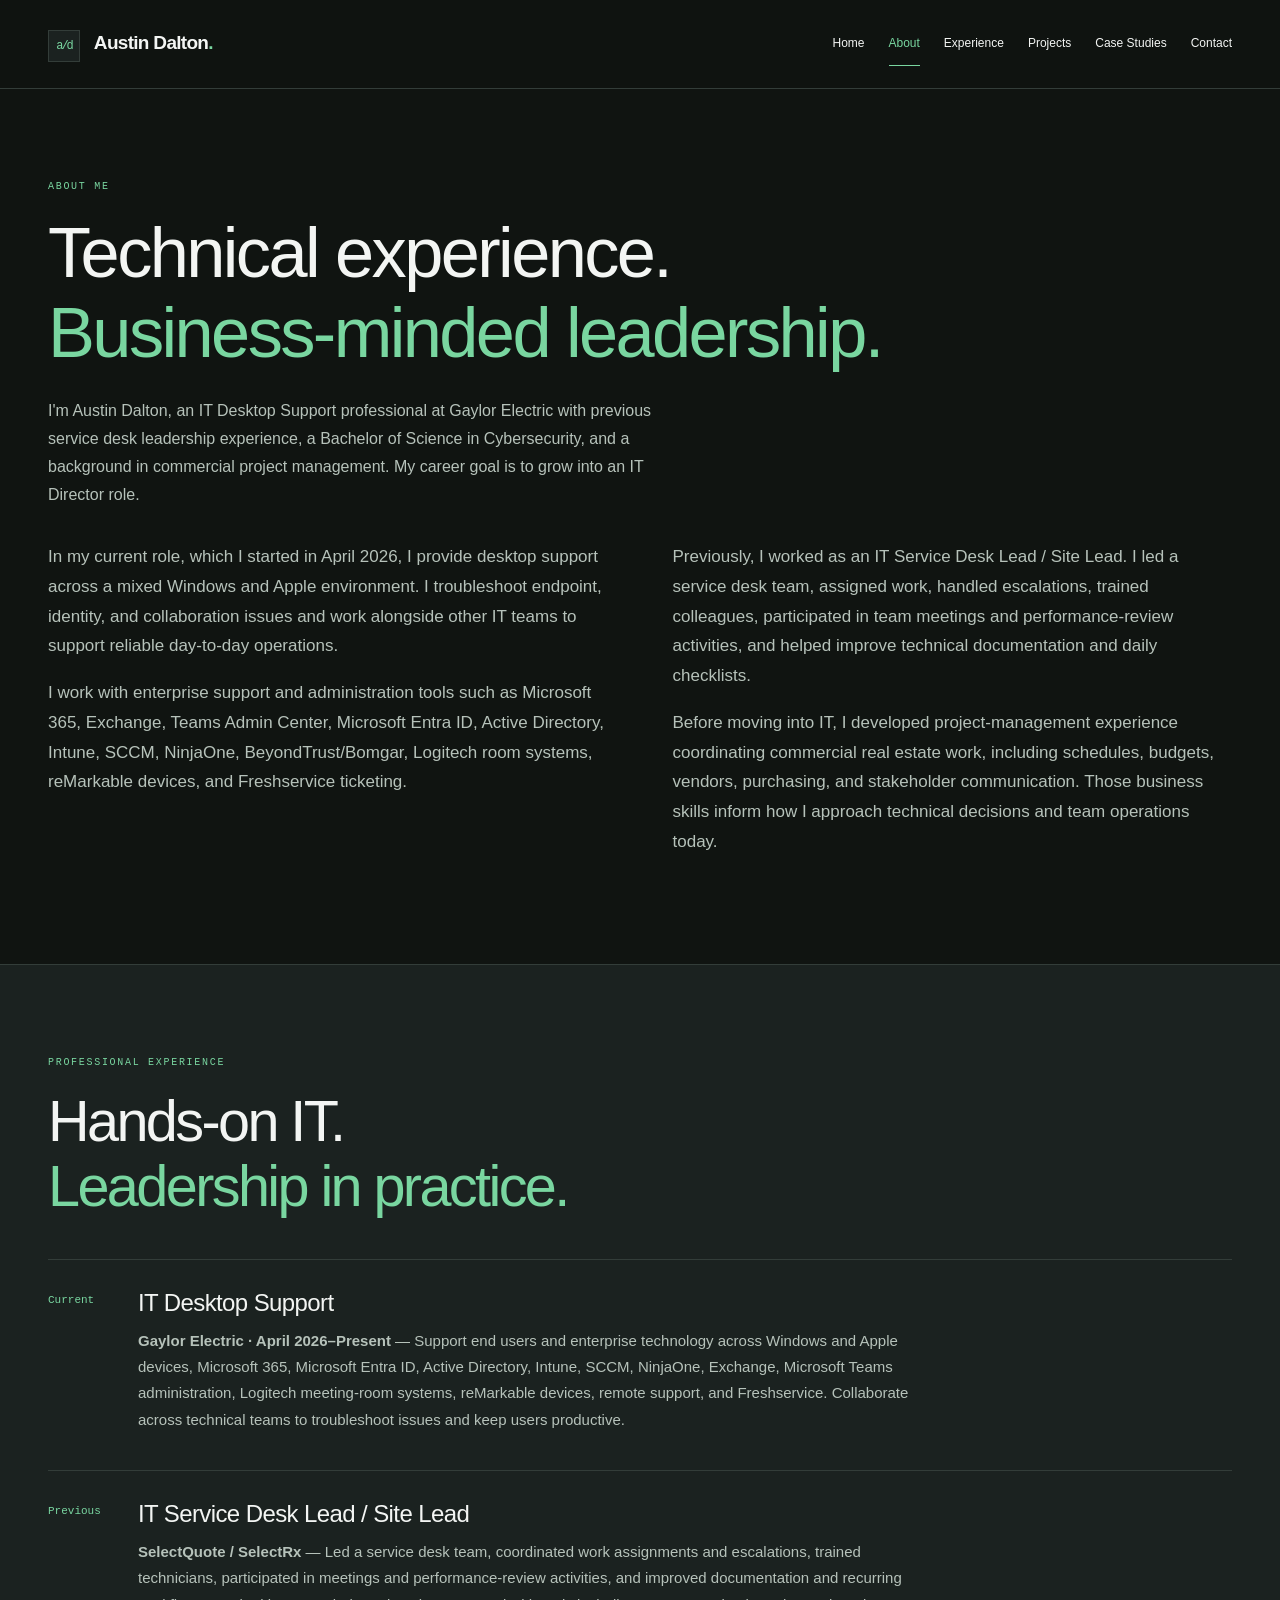
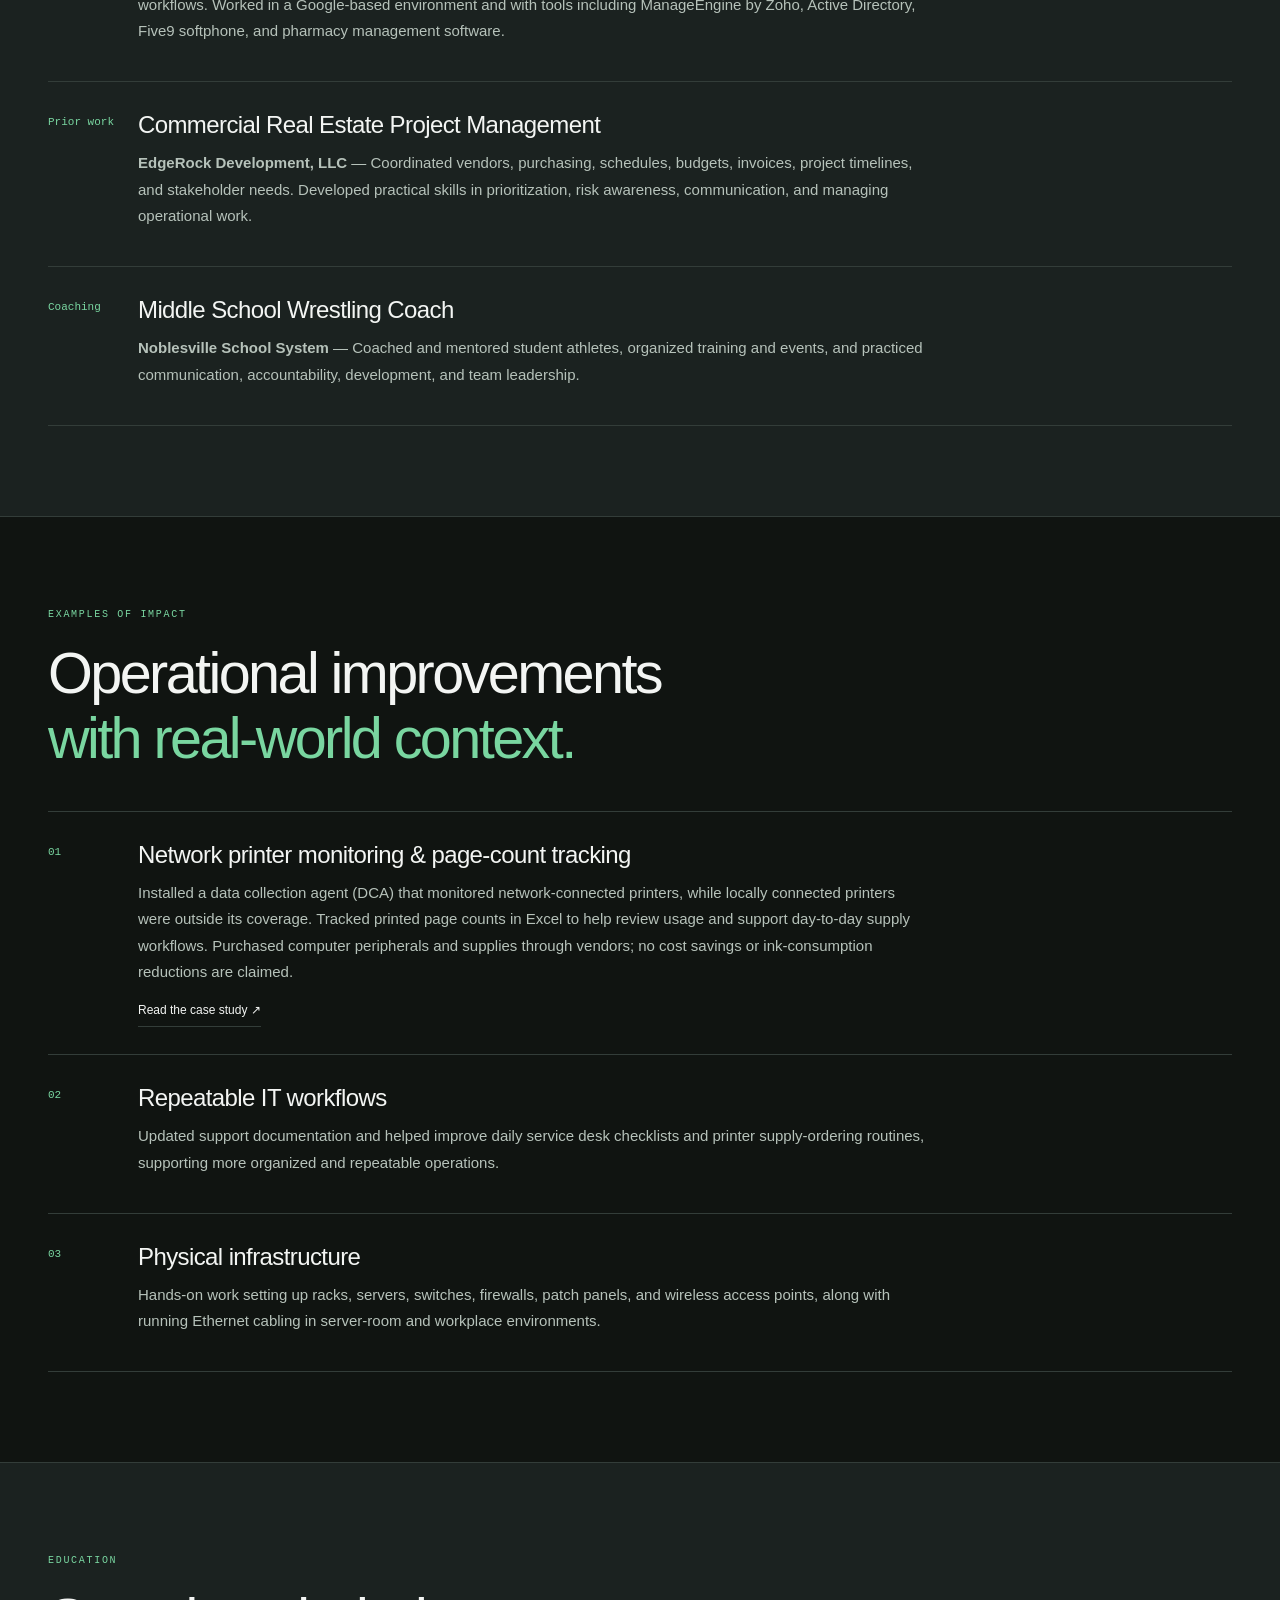
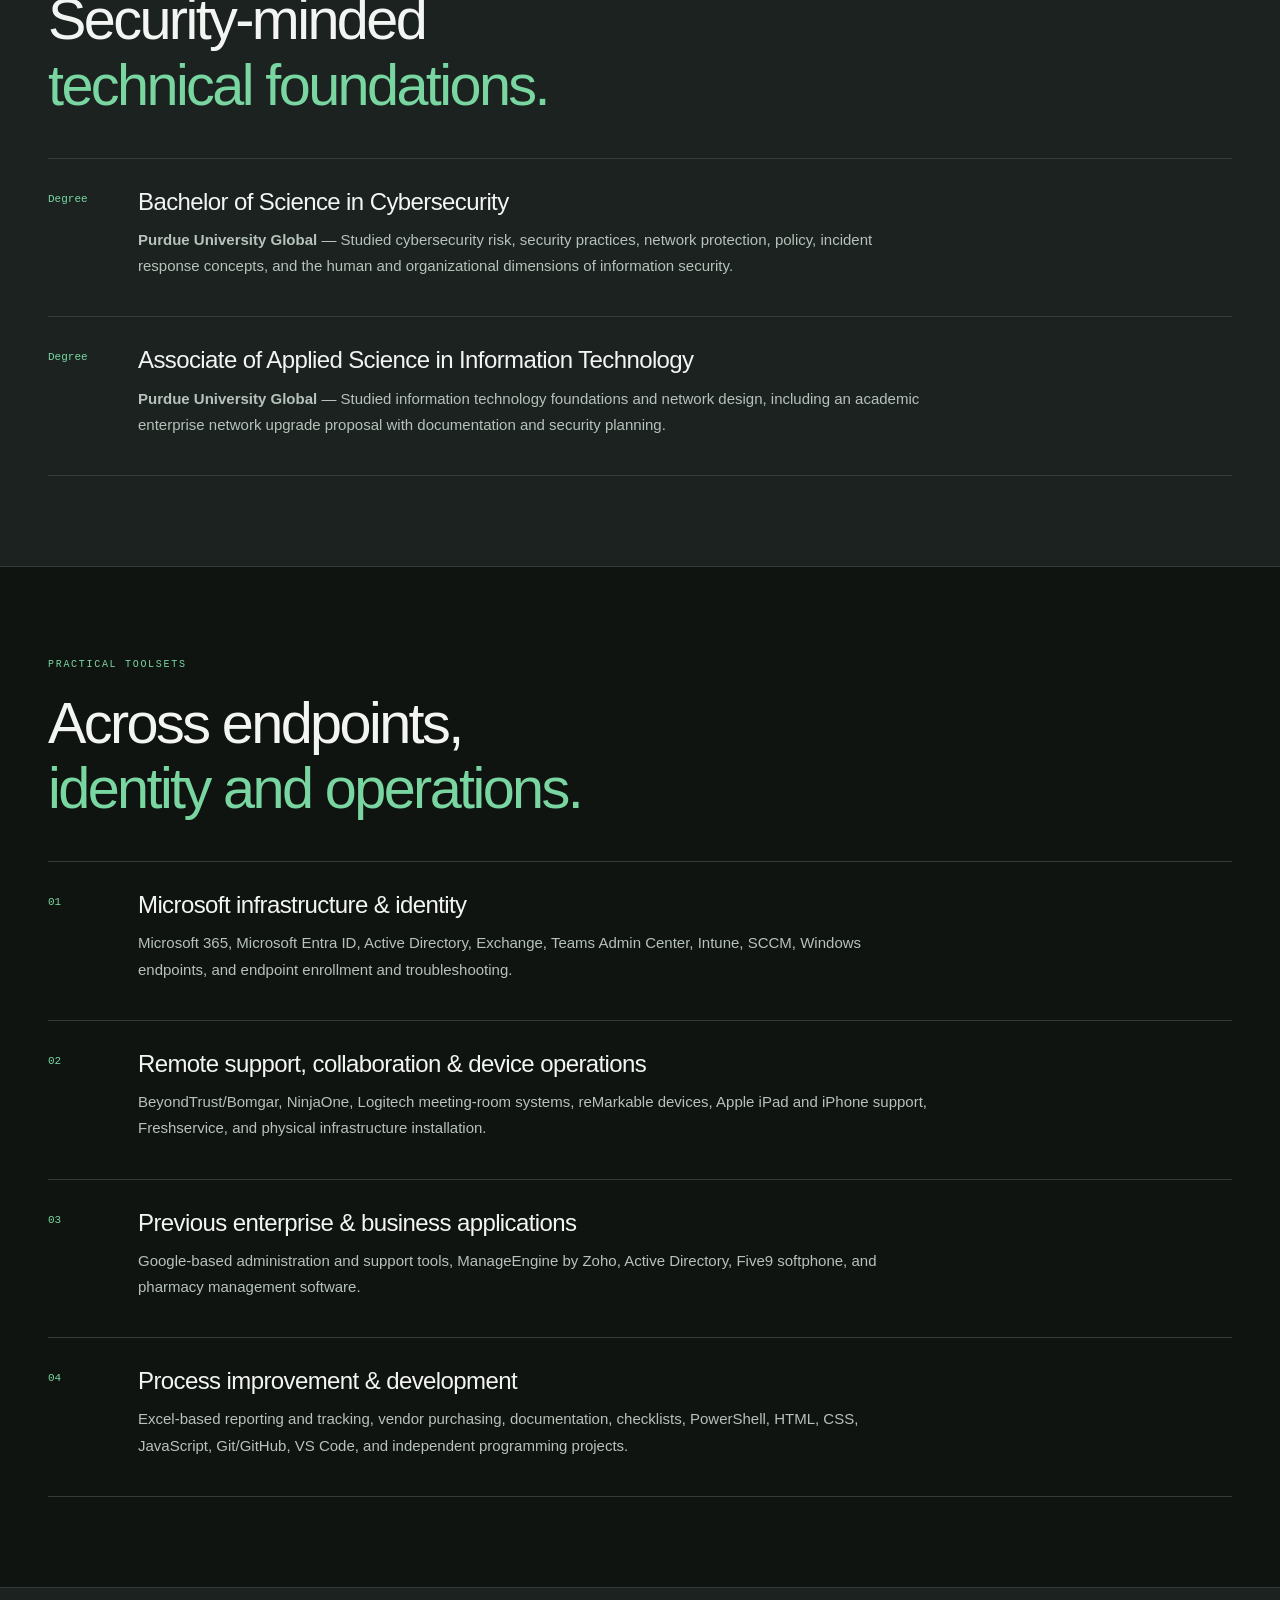
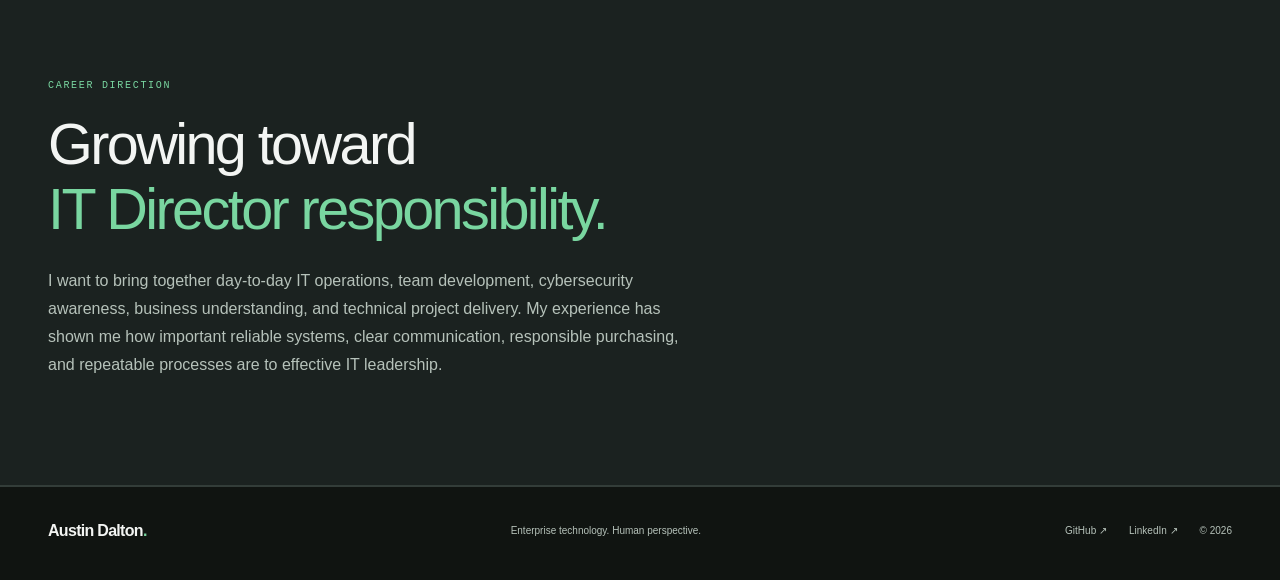
==== commit b2878a18: "Add professional case studies and separate Projects from Case Studies" ====
--- a/aboutme.html
+++ b/aboutme.html
@@ -1,4 +1,5 @@
-<!doctype html><html lang="en"><head><meta charset="utf-8"><meta name="viewport" content="width=device-width,initial-scale=1"><meta name="description" content="Austin Dalton — enterprise IT operations, infrastructure, and cybersecurity education."><meta name="theme-color" content="#0B0F0D"><title>About | Austin Dalton</title><link rel="stylesheet" href="redesign.css"><script src="main.js" defer></script></head><body><a class="skip" href="#main">Skip to content</a><header class="site-header"><div class="wrap header-inner"><a class="wordmark" href="index.html"><span class="brand-icon">a/d</span> Austin Dalton<span class="dot">.</span></a><nav aria-label="Main navigation"><a href="index.html">Home</a><a href="projects.html">Work</a><a href="aboutme.html">About</a><a href="contact.html">Let’s connect ↗</a></nav></div></header><main id="main">
+<!doctype html><html lang="en"><head><meta charset="utf-8"><meta name="viewport" content="width=device-width,initial-scale=1"><meta name="description" content="Austin Dalton — enterprise IT operations, infrastructure, and cybersecurity education."><meta name="theme-color" content="#0B0F0D"><title>About | Austin Dalton</title><link rel="stylesheet" href="redesign.css"><script src="main.js" defer></script><link rel="stylesheet" href="navigation.css">
+</head><body><a class="skip" href="#main">Skip to content</a><header class="site-header"><div class="wrap header-inner"><a class="wordmark" href="index.html"><span class="brand-icon">a/d</span> Austin Dalton<span class="dot">.</span></a><nav aria-label="Main navigation"><a href="index.html">Home</a><a href="aboutme.html">About</a><a href="aboutme.html#experience-heading">Experience</a><a href="projects.html">Projects</a><a href="case-studies.html">Case Studies</a><a href="contact.html">Contact</a></nav></div></header><main id="main">
 <section class="section wrap" aria-labelledby="about-heading">
 <div class="section-kicker">About me</div><h1 id="about-heading">Technical experience.<br><em>Business-minded leadership.</em></h1>
 <p class="hero-sub">I'm Austin Dalton, an IT Desktop Support professional at Gaylor Electric with previous service desk leadership experience, a Bachelor of Science in Cybersecurity, and a background in commercial project management. My career goal is to grow into an IT Director role.</p>
@@ -9,7 +10,7 @@
 
 <section class="section muted" aria-labelledby="experience-heading"><div class="wrap"><div class="section-kicker">Professional experience</div><h2 id="experience-heading">Hands-on IT.<br><em>Leadership in practice.</em></h2><div class="services">
 <div class="service"><span>Current</span><div><h3>IT Desktop Support</h3><p><strong>Gaylor Electric · April 2026–Present</strong> — Support end users and enterprise technology across Windows and Apple devices, Microsoft 365, Microsoft Entra ID, Active Directory, Intune, SCCM, NinjaOne, Exchange, Microsoft Teams administration, Logitech meeting-room systems, reMarkable devices, remote support, and Freshservice. Collaborate across technical teams to troubleshoot issues and keep users productive.</p></div></div>
-<div class="service"><span>Previous</span><div><h3>IT Service Desk Lead / Site Lead</h3><p><strong>SelectQuote / SelectRx</strong> — Led a service desk team, coordinated work assignments and escalations, trained technicians, participated in meetings and performance-review activities, and improved documentation and recurring workflows. Worked in a Google-based environment and with tools including ManageNow, Active Directory, Five9 softphone, and PioneerRx pharmacy software.</p></div></div>
+<div class="service"><span>Previous</span><div><h3>IT Service Desk Lead / Site Lead</h3><p><strong>SelectQuote / SelectRx</strong> — Led a service desk team, coordinated work assignments and escalations, trained technicians, participated in meetings and performance-review activities, and improved documentation and recurring workflows. Worked in a Google-based environment and with tools including ManageEngine by Zoho, Active Directory, Five9 softphone, and pharmacy management software.</p></div></div>
 <div class="service"><span>Prior work</span><div><h3>Commercial Real Estate Project Management</h3><p><strong>EdgeRock Development, LLC</strong> — Coordinated vendors, purchasing, schedules, budgets, invoices, project timelines, and stakeholder needs. Developed practical skills in prioritization, risk awareness, communication, and managing operational work.</p></div></div>
 <div class="service"><span>Coaching</span><div><h3>Middle School Wrestling Coach</h3><p><strong>Noblesville School System</strong> — Coached and mentored student athletes, organized training and events, and practiced communication, accountability, development, and team leadership.</p></div></div>
 </div></div></section>
@@ -28,7 +29,7 @@
 <section class="section wrap" aria-labelledby="tools-heading"><div class="section-kicker">Practical toolsets</div><h2 id="tools-heading">Across endpoints,<br><em>identity and operations.</em></h2><div class="services">
 <div class="service"><span>01</span><div><h3>Microsoft infrastructure &amp; identity</h3><p>Microsoft 365, Microsoft Entra ID, Active Directory, Exchange, Teams Admin Center, Intune, SCCM, Windows endpoints, and endpoint enrollment and troubleshooting.</p></div></div>
 <div class="service"><span>02</span><div><h3>Remote support, collaboration &amp; device operations</h3><p>BeyondTrust/Bomgar, NinjaOne, Logitech meeting-room systems, reMarkable devices, Apple iPad and iPhone support, Freshservice, and physical infrastructure installation.</p></div></div>
-<div class="service"><span>03</span><div><h3>Previous enterprise &amp; business applications</h3><p>Google-based administration and support tools, ManageNow, Active Directory, Five9 softphone, and PioneerRx pharmacy software.</p></div></div>
+<div class="service"><span>03</span><div><h3>Previous enterprise &amp; business applications</h3><p>Google-based administration and support tools, ManageEngine by Zoho, Active Directory, Five9 softphone, and pharmacy management software.</p></div></div>
 <div class="service"><span>04</span><div><h3>Process improvement &amp; development</h3><p>Excel-based reporting and tracking, vendor purchasing, documentation, checklists, PowerShell, HTML, CSS, JavaScript, Git/GitHub, VS Code, and independent programming projects.</p></div></div>
 </div></section>
 <section class="section muted" aria-labelledby="leadership-heading"><div class="wrap"><div class="section-kicker">Career direction</div><h2 id="leadership-heading">Growing toward<br><em>IT Director responsibility.</em></h2><p class="hero-sub">I want to bring together day-to-day IT operations, team development, cybersecurity awareness, business understanding, and technical project delivery. My experience has shown me how important reliable systems, clear communication, responsible purchasing, and repeatable processes are to effective IT leadership.</p></div></section>
--- a/navigation.css
+++ b/navigation.css
@@ -0,0 +1,12 @@
+/* Shared six-item navigation; reuse the existing sticky header and wordmark. */
+:root{--bg:#101411;--ink:#f3f5f3;--muted:#b6c2ba;--highlight:#79d6a0}
+.site-header{background:#101411fa}
+.site-header .header-inner{gap:20px}
+.site-header nav[aria-label="Main navigation"]{display:flex;align-items:center;justify-content:flex-end;flex-wrap:wrap;gap:8px 24px;min-width:0}
+.site-header nav[aria-label="Main navigation"] a{display:inline-flex;align-items:center;min-height:44px;padding:7px 0;white-space:nowrap;border-bottom:1px solid transparent}
+.site-header nav[aria-label="Main navigation"] a:last-child{border-bottom-color:transparent}
+.site-header nav[aria-label="Main navigation"] a[aria-current]{color:#79d6a0;border-bottom-color:#79d6a0}
+.site-header nav[aria-label="Main navigation"] a:focus-visible{outline:3px solid #79d6a0;outline-offset:4px}
+@media(max-width:950px){.site-header .header-inner{flex-wrap:wrap;padding-top:12px;padding-bottom:12px;gap:5px}.site-header nav[aria-label="Main navigation"]{width:100%;justify-content:flex-start;gap:4px 20px}.site-header .wordmark{min-height:36px;display:flex;align-items:center}}
+@media(max-width:700px){html{scroll-padding-top:170px}.site-header nav[aria-label="Main navigation"]{gap:0 16px;font-size:11px}.site-header .header-inner{padding-top:10px;padding-bottom:10px}.site-header nav[aria-label="Main navigation"] a{min-height:44px}}
+@media(prefers-reduced-motion:reduce){.site-header *{transition:none!important;animation:none!important}}
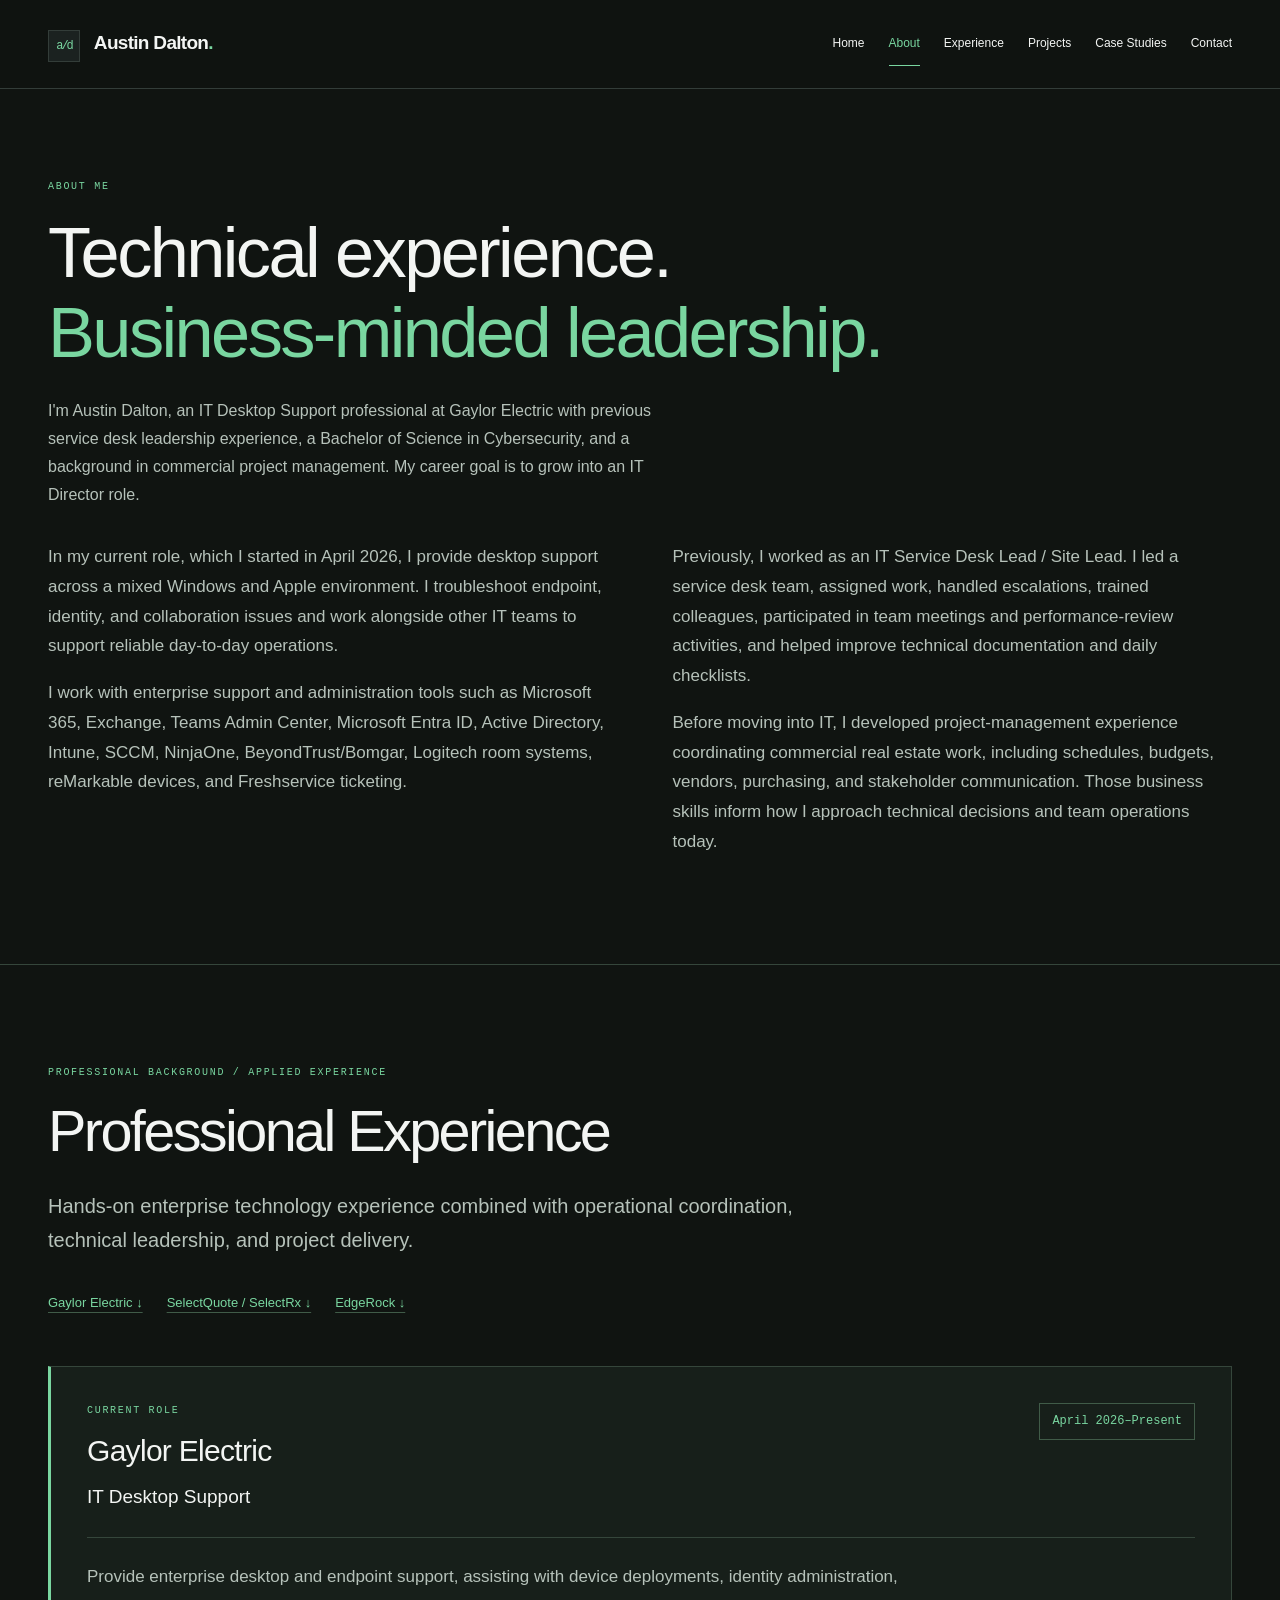
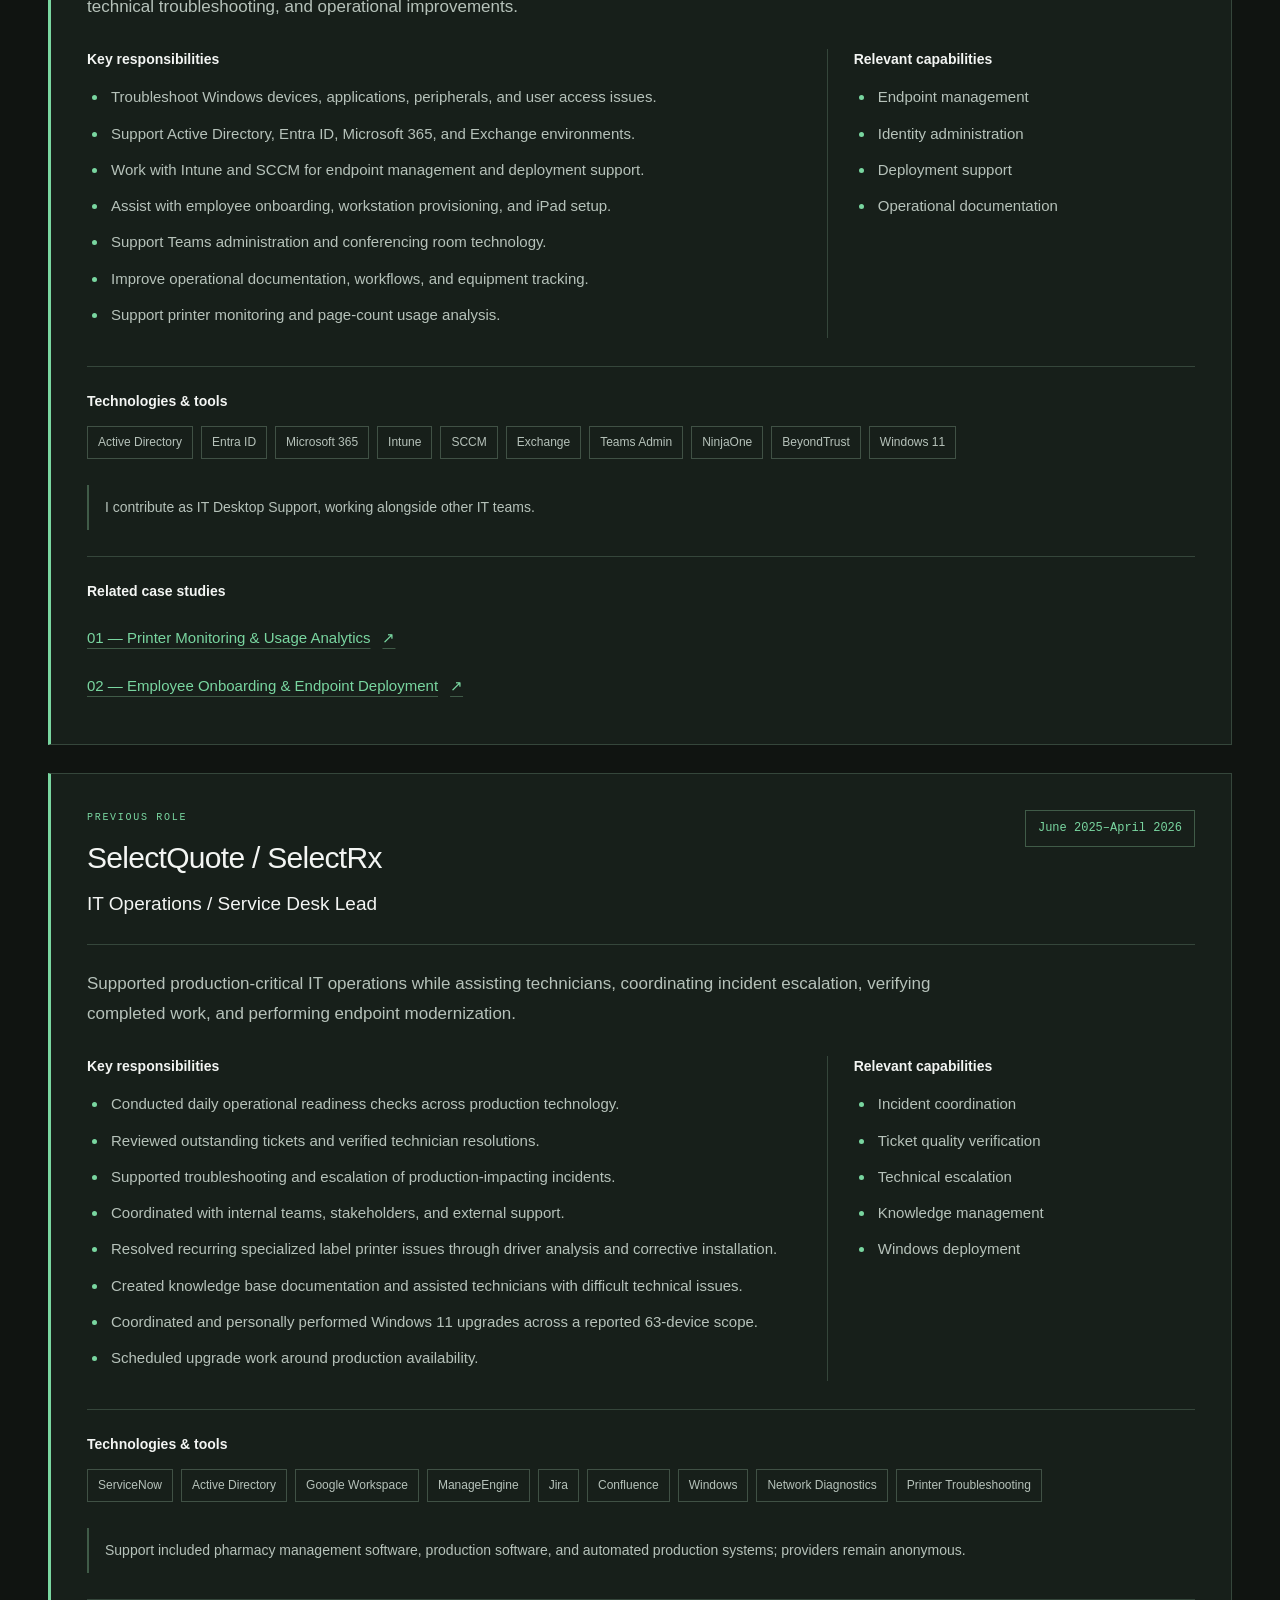
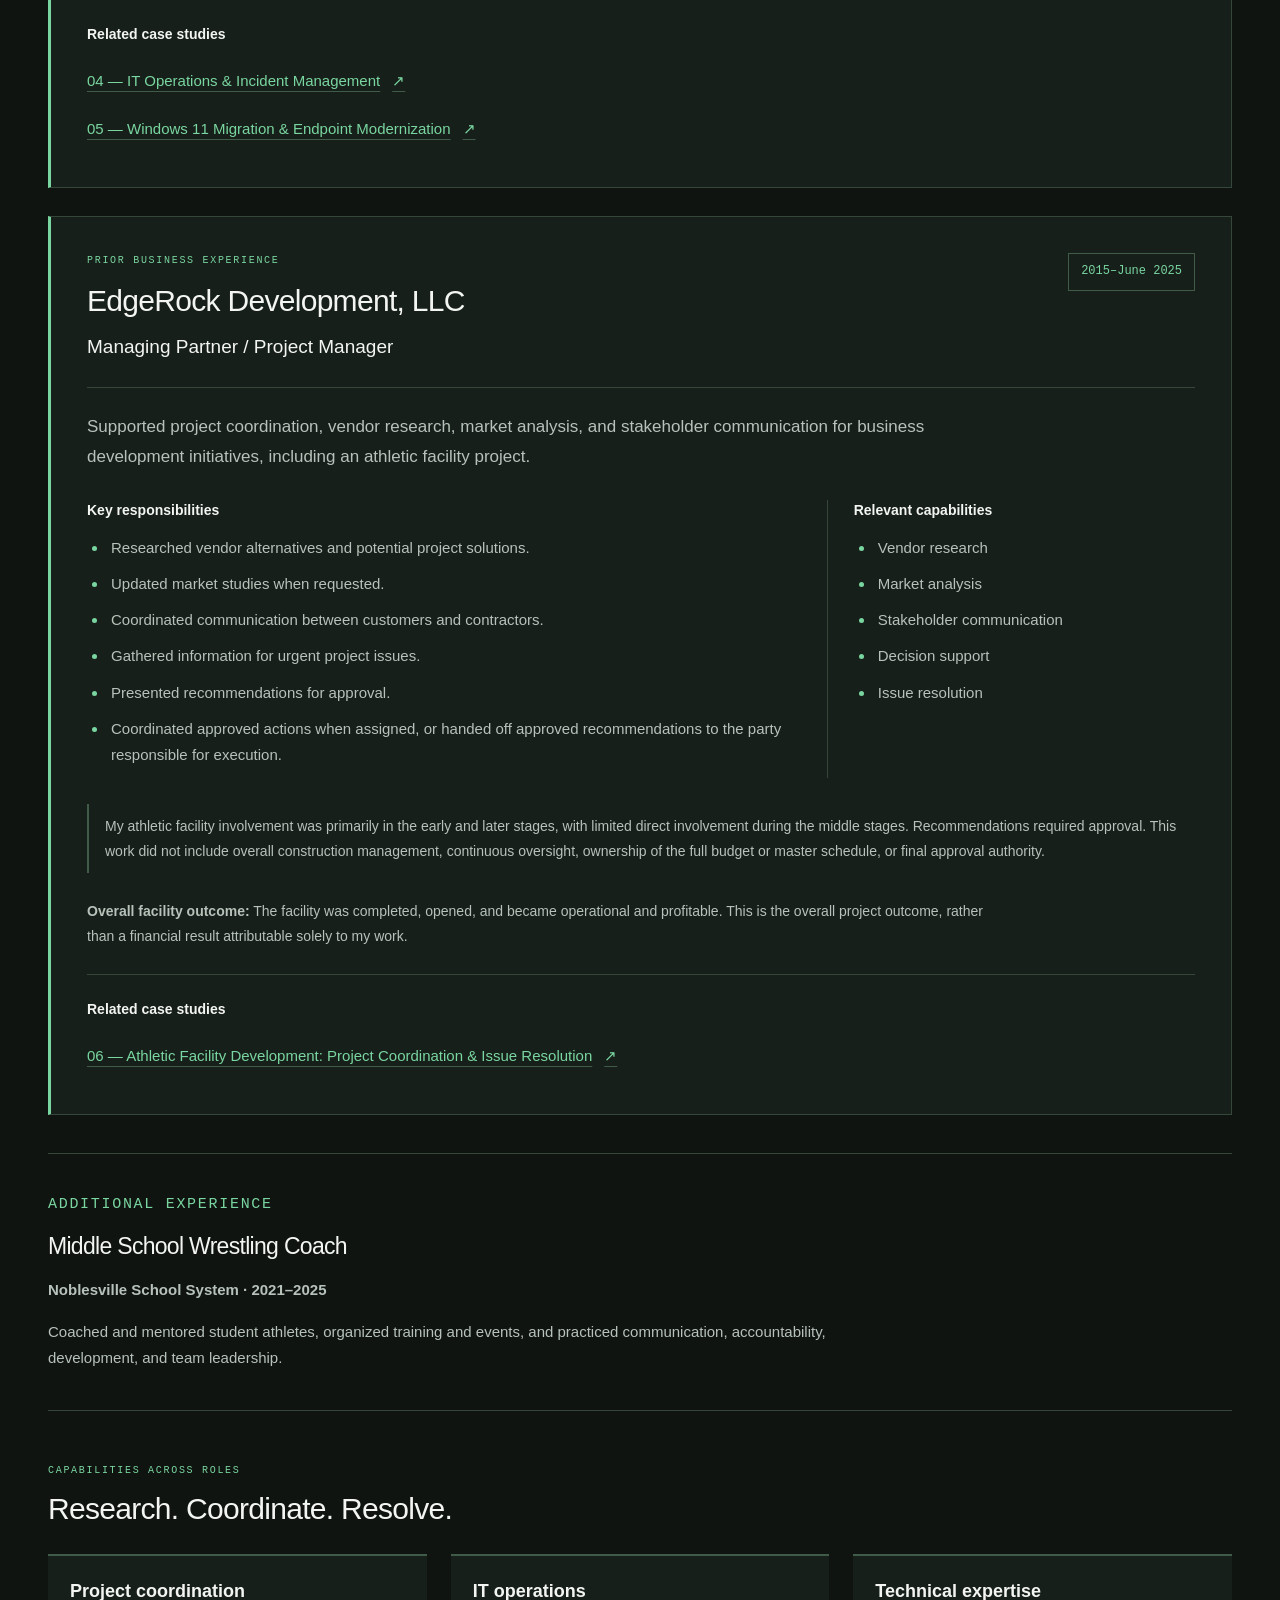
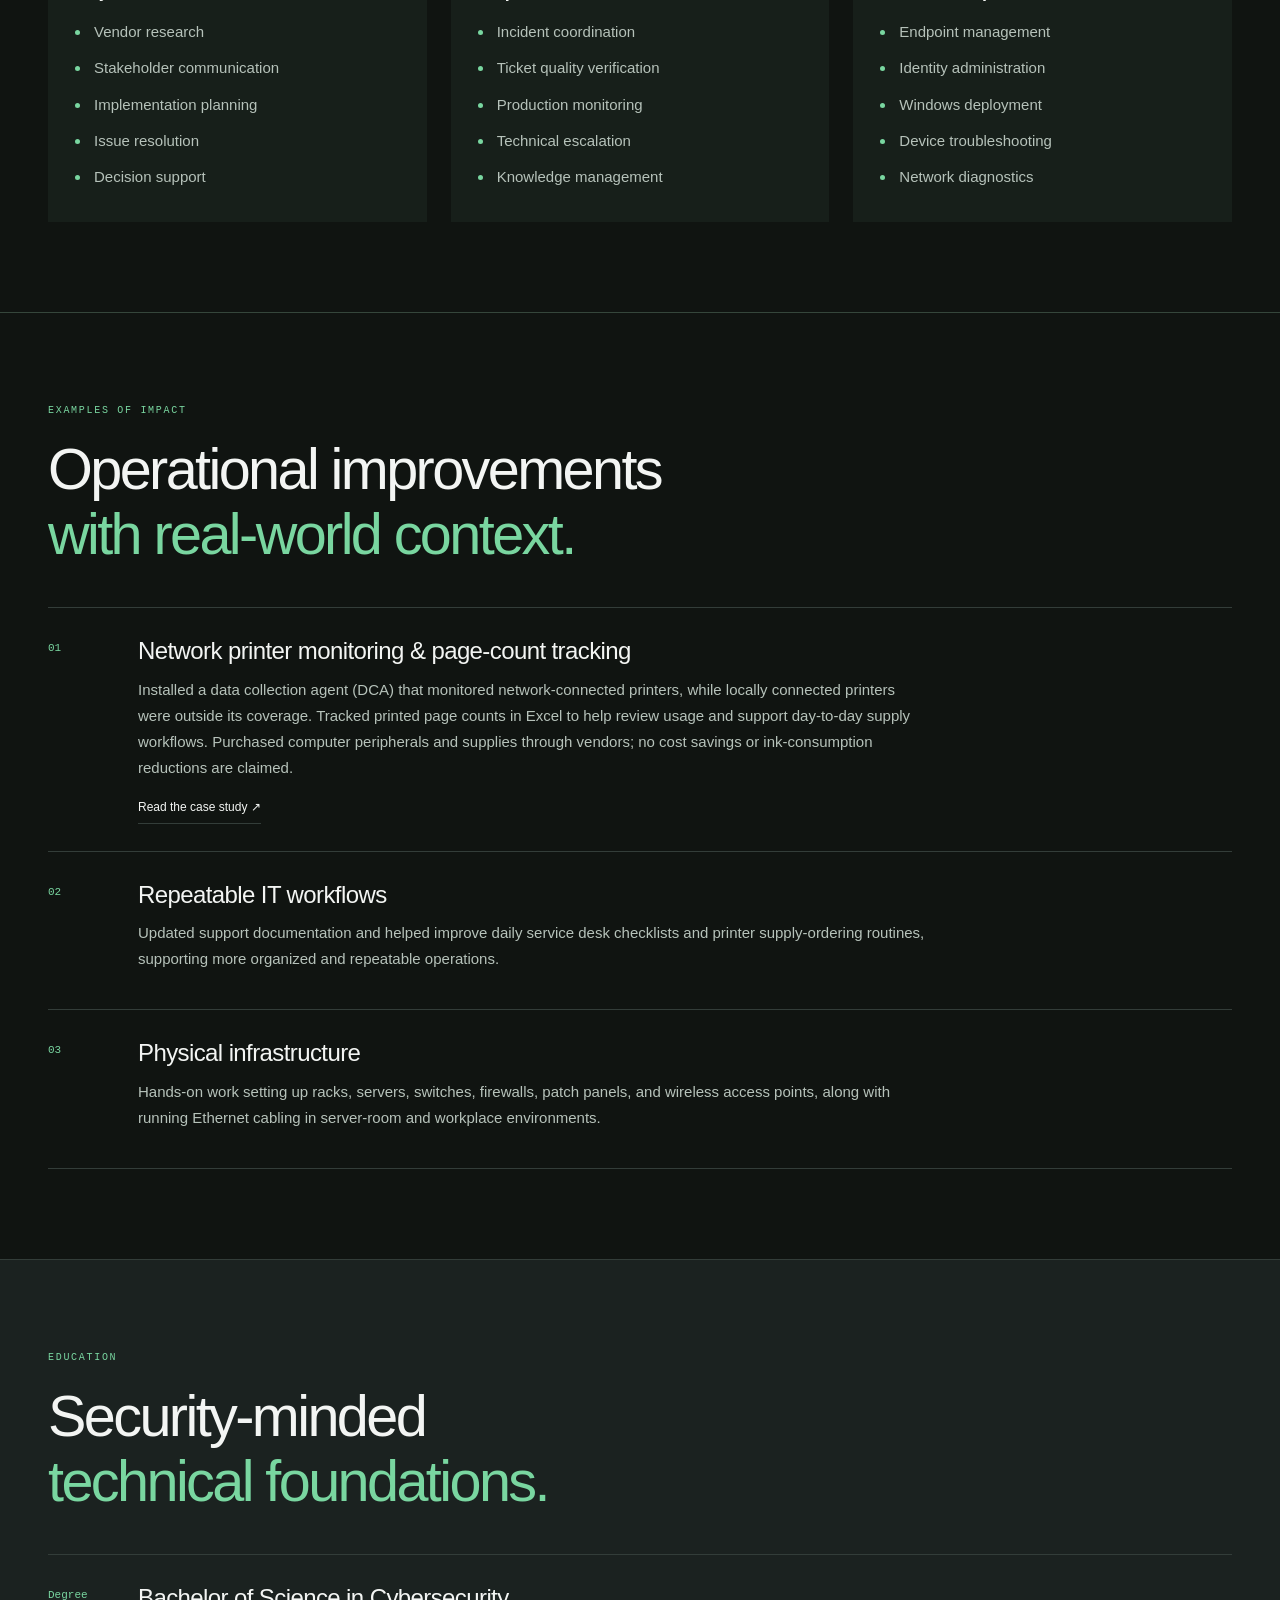
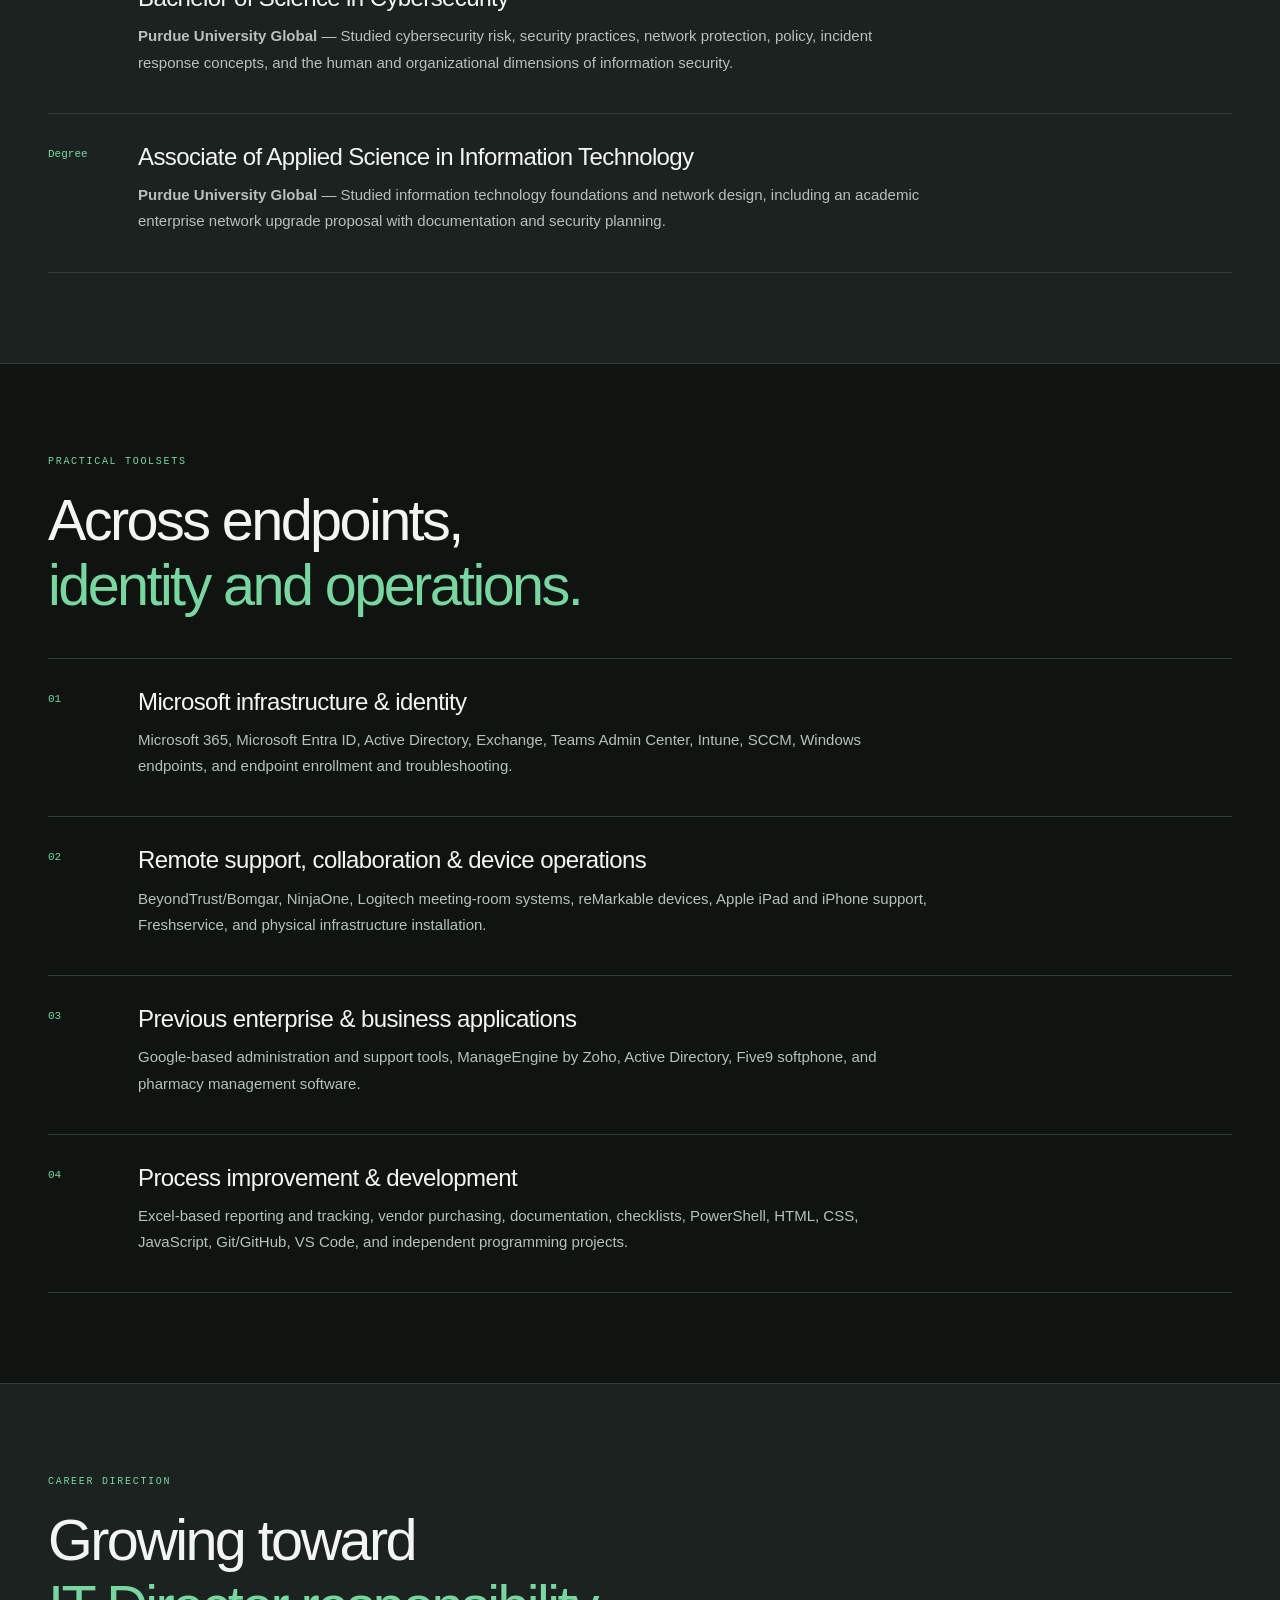
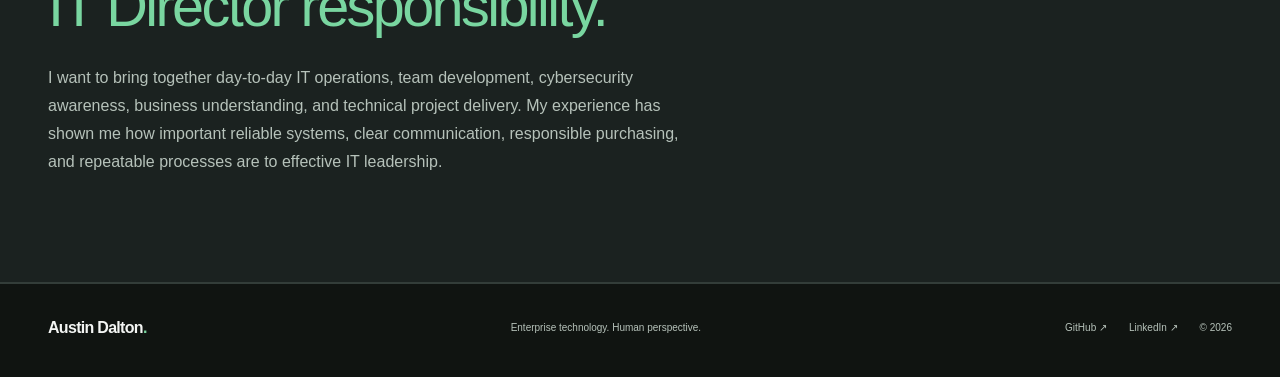
==== commit a383db80: "Strengthen professional experience with role details and confirmed employment dates" ====
--- a/aboutme.html
+++ b/aboutme.html
@@ -1,4 +1,5 @@
 <!doctype html><html lang="en"><head><meta charset="utf-8"><meta name="viewport" content="width=device-width,initial-scale=1"><meta name="description" content="Austin Dalton — enterprise IT operations, infrastructure, and cybersecurity education."><meta name="theme-color" content="#0B0F0D"><title>About | Austin Dalton</title><link rel="stylesheet" href="redesign.css"><script src="main.js" defer></script><link rel="stylesheet" href="navigation.css">
+<link rel="stylesheet" href="experience.css">
 </head><body><a class="skip" href="#main">Skip to content</a><header class="site-header"><div class="wrap header-inner"><a class="wordmark" href="index.html"><span class="brand-icon">a/d</span> Austin Dalton<span class="dot">.</span></a><nav aria-label="Main navigation"><a href="index.html">Home</a><a href="aboutme.html">About</a><a href="aboutme.html#experience-heading">Experience</a><a href="projects.html">Projects</a><a href="case-studies.html">Case Studies</a><a href="contact.html">Contact</a></nav></div></header><main id="main">
 <section class="section wrap" aria-labelledby="about-heading">
 <div class="section-kicker">About me</div><h1 id="about-heading">Technical experience.<br><em>Business-minded leadership.</em></h1>
@@ -8,12 +9,40 @@
 <div><p>Previously, I worked as an IT Service Desk Lead / Site Lead. I led a service desk team, assigned work, handled escalations, trained colleagues, participated in team meetings and performance-review activities, and helped improve technical documentation and daily checklists.</p><p>Before moving into IT, I developed project-management experience coordinating commercial real estate work, including schedules, budgets, vendors, purchasing, and stakeholder communication. Those business skills inform how I approach technical decisions and team operations today.</p></div>
 </div></section>
 
-<section class="section muted" aria-labelledby="experience-heading"><div class="wrap"><div class="section-kicker">Professional experience</div><h2 id="experience-heading">Hands-on IT.<br><em>Leadership in practice.</em></h2><div class="services">
-<div class="service"><span>Current</span><div><h3>IT Desktop Support</h3><p><strong>Gaylor Electric · April 2026–Present</strong> — Support end users and enterprise technology across Windows and Apple devices, Microsoft 365, Microsoft Entra ID, Active Directory, Intune, SCCM, NinjaOne, Exchange, Microsoft Teams administration, Logitech meeting-room systems, reMarkable devices, remote support, and Freshservice. Collaborate across technical teams to troubleshoot issues and keep users productive.</p></div></div>
-<div class="service"><span>Previous</span><div><h3>IT Service Desk Lead / Site Lead</h3><p><strong>SelectQuote / SelectRx</strong> — Led a service desk team, coordinated work assignments and escalations, trained technicians, participated in meetings and performance-review activities, and improved documentation and recurring workflows. Worked in a Google-based environment and with tools including ManageEngine by Zoho, Active Directory, Five9 softphone, and pharmacy management software.</p></div></div>
-<div class="service"><span>Prior work</span><div><h3>Commercial Real Estate Project Management</h3><p><strong>EdgeRock Development, LLC</strong> — Coordinated vendors, purchasing, schedules, budgets, invoices, project timelines, and stakeholder needs. Developed practical skills in prioritization, risk awareness, communication, and managing operational work.</p></div></div>
-<div class="service"><span>Coaching</span><div><h3>Middle School Wrestling Coach</h3><p><strong>Noblesville School System</strong> — Coached and mentored student athletes, organized training and events, and practiced communication, accountability, development, and team leadership.</p></div></div>
-</div></div></section>
+<section class="section experience-section" aria-labelledby="experience-heading"><div class="wrap">
+<header class="experience-intro"><p class="section-kicker">Professional background / Applied experience</p>
+<h2 id="experience-heading">Professional Experience</h2>
+<p class="experience-lead">Hands-on enterprise technology experience combined with operational coordination, technical leadership, and project delivery.</p>
+<nav class="experience-jump" aria-label="Experience employers"><a href="#gaylor-role">Gaylor Electric ↓</a><a href="#selectquote-role">SelectQuote / SelectRx ↓</a><a href="#edgerock-role">EdgeRock ↓</a></nav></header>
+<div class="experience-stack">
+<article class="experience-card" aria-labelledby="gaylor-role">
+<header class="experience-role-header"><div><p class="section-kicker">Current role</p><h3 id="gaylor-role">Gaylor Electric</h3><p class="role-title">IT Desktop Support</p></div><p class="role-dates">April 2026–Present</p></header>
+<p class="role-summary">Provide enterprise desktop and endpoint support, assisting with device deployments, identity administration, technical troubleshooting, and operational improvements.</p>
+<div class="role-details"><div><h4>Key responsibilities</h4><ul><li>Troubleshoot Windows devices, applications, peripherals, and user access issues.</li><li>Support Active Directory, Entra ID, Microsoft 365, and Exchange environments.</li><li>Work with Intune and SCCM for endpoint management and deployment support.</li><li>Assist with employee onboarding, workstation provisioning, and iPad setup.</li><li>Support Teams administration and conferencing room technology.</li><li>Improve operational documentation, workflows, and equipment tracking.</li><li>Support printer monitoring and page-count usage analysis.</li></ul></div><aside class="role-capabilities" aria-label="Relevant capabilities"><h4>Relevant capabilities</h4><ul><li>Endpoint management</li><li>Identity administration</li><li>Deployment support</li><li>Operational documentation</li></ul></aside></div>
+<div class="role-technologies"><h4>Technologies &amp; tools</h4><ul><li>Active Directory</li><li>Entra ID</li><li>Microsoft 365</li><li>Intune</li><li>SCCM</li><li>Exchange</li><li>Teams Admin</li><li>NinjaOne</li><li>BeyondTrust</li><li>Windows 11</li></ul></div>
+<p class="role-scope">I contribute as IT Desktop Support, working alongside other IT teams.</p>
+<div class="role-case-studies"><h4>Related case studies</h4><ul><li><a href="print-monitoring-case-study.html">01 — Printer Monitoring &amp; Usage Analytics <span aria-hidden="true">↗</span></a></li><li><a href="employee-onboarding-case-study.html">02 — Employee Onboarding &amp; Endpoint Deployment <span aria-hidden="true">↗</span></a></li></ul></div></article>
+<article class="experience-card" aria-labelledby="selectquote-role">
+<header class="experience-role-header"><div><p class="section-kicker">Previous role</p><h3 id="selectquote-role">SelectQuote / SelectRx</h3><p class="role-title">IT Operations / Service Desk Lead</p></div><p class="role-dates">June 2025–April 2026</p></header>
+<p class="role-summary">Supported production-critical IT operations while assisting technicians, coordinating incident escalation, verifying completed work, and performing endpoint modernization.</p>
+<div class="role-details"><div><h4>Key responsibilities</h4><ul><li>Conducted daily operational readiness checks across production technology.</li><li>Reviewed outstanding tickets and verified technician resolutions.</li><li>Supported troubleshooting and escalation of production-impacting incidents.</li><li>Coordinated with internal teams, stakeholders, and external support.</li><li>Resolved recurring specialized label printer issues through driver analysis and corrective installation.</li><li>Created knowledge base documentation and assisted technicians with difficult technical issues.</li><li>Coordinated and personally performed Windows 11 upgrades across a reported 63-device scope.</li><li>Scheduled upgrade work around production availability.</li></ul></div><aside class="role-capabilities" aria-label="Relevant capabilities"><h4>Relevant capabilities</h4><ul><li>Incident coordination</li><li>Ticket quality verification</li><li>Technical escalation</li><li>Knowledge management</li><li>Windows deployment</li></ul></aside></div>
+<div class="role-technologies"><h4>Technologies &amp; tools</h4><ul><li>ServiceNow</li><li>Active Directory</li><li>Google Workspace</li><li>ManageEngine</li><li>Jira</li><li>Confluence</li><li>Windows</li><li>Network Diagnostics</li><li>Printer Troubleshooting</li></ul></div>
+<p class="role-scope">Support included pharmacy management software, production software, and automated production systems; providers remain anonymous.</p>
+<div class="role-case-studies"><h4>Related case studies</h4><ul><li><a href="it-operations-case-study.html">04 — IT Operations &amp; Incident Management <span aria-hidden="true">↗</span></a></li><li><a href="windows-11-migration-case-study.html">05 — Windows 11 Migration &amp; Endpoint Modernization <span aria-hidden="true">↗</span></a></li></ul></div></article>
+<article class="experience-card" aria-labelledby="edgerock-role">
+<header class="experience-role-header"><div><p class="section-kicker">Prior business experience</p><h3 id="edgerock-role">EdgeRock Development, LLC</h3><p class="role-title">Managing Partner / Project Manager</p></div><p class="role-dates">2015–June 2025</p></header>
+<p class="role-summary">Supported project coordination, vendor research, market analysis, and stakeholder communication for business development initiatives, including an athletic facility project.</p>
+<div class="role-details"><div><h4>Key responsibilities</h4><ul><li>Researched vendor alternatives and potential project solutions.</li><li>Updated market studies when requested.</li><li>Coordinated communication between customers and contractors.</li><li>Gathered information for urgent project issues.</li><li>Presented recommendations for approval.</li><li>Coordinated approved actions when assigned, or handed off approved recommendations to the party responsible for execution.</li></ul></div><aside class="role-capabilities" aria-label="Relevant capabilities"><h4>Relevant capabilities</h4><ul><li>Vendor research</li><li>Market analysis</li><li>Stakeholder communication</li><li>Decision support</li><li>Issue resolution</li></ul></aside></div>
+<p class="role-scope">My athletic facility involvement was primarily in the early and later stages, with limited direct involvement during the middle stages. Recommendations required approval. This work did not include overall construction management, continuous oversight, ownership of the full budget or master schedule, or final approval authority.</p>
+<p class="facility-outcome"><strong>Overall facility outcome:</strong> The facility was completed, opened, and became operational and profitable. This is the overall project outcome, rather than a financial result attributable solely to my work.</p>
+<div class="role-case-studies"><h4>Related case studies</h4><ul><li><a href="athletic-facility-case-study.html">06 — Athletic Facility Development: Project Coordination &amp; Issue Resolution <span aria-hidden="true">↗</span></a></li></ul></div></article>
+</div>
+<div class="additional-experience"><p class="section-kicker">Additional experience</p><h3>Middle School Wrestling Coach</h3><p><strong>Noblesville School System · 2021–2025</strong></p><p>Coached and mentored student athletes, organized training and events, and practiced communication, accountability, development, and team leadership.</p></div>
+<section class="professional-capabilities" aria-labelledby="professional-capabilities-heading"><p class="section-kicker">Capabilities across roles</p><h3 id="professional-capabilities-heading">Research. Coordinate. Resolve.</h3><div class="capability-columns">
+<div><h4>Project coordination</h4><ul><li>Vendor research</li><li>Stakeholder communication</li><li>Implementation planning</li><li>Issue resolution</li><li>Decision support</li></ul></div>
+<div><h4>IT operations</h4><ul><li>Incident coordination</li><li>Ticket quality verification</li><li>Production monitoring</li><li>Technical escalation</li><li>Knowledge management</li></ul></div>
+<div><h4>Technical expertise</h4><ul><li>Endpoint management</li><li>Identity administration</li><li>Windows deployment</li><li>Device troubleshooting</li><li>Network diagnostics</li></ul></div>
+</div></section></div></section>
 
 <section class="section wrap" aria-labelledby="contribution-heading"><div class="section-kicker">Examples of impact</div><h2 id="contribution-heading">Operational improvements<br><em>with real-world context.</em></h2><div class="services">
 <div class="service"><span>01</span><div><h3>Network printer monitoring &amp; page-count tracking</h3><p>Installed a data collection agent (DCA) that monitored network-connected printers, while locally connected printers were outside its coverage. Tracked printed page counts in Excel to help review usage and support day-to-day supply workflows. Purchased computer peripherals and supplies through vendors; no cost savings or ink-consumption reductions are claimed.</p><a class="text-link" href="print-monitoring-case-study.html">Read the case study ↗</a></div></div>
--- a/experience.css
+++ b/experience.css
@@ -0,0 +1,61 @@
+/* Scoped experience layout preserves the existing About route and shared navigation. */
+.experience-section{background:#101411;color:#F3F5F3;border-block:1px solid #35463b;--highlight:#79D6A0;--muted:#B6C2BA}
+.experience-section p,.experience-section li{color:var(--muted)}
+.experience-section .section-kicker{color:var(--highlight)}
+.experience-intro{max-width:880px;margin-bottom:40px}
+.experience-section .experience-lead{font-size:20px;line-height:1.7;max-width:780px}
+.experience-jump{display:flex;flex-wrap:wrap;gap:12px 24px;margin-top:25px;font-size:13px}
+.experience-jump a,.role-case-studies a{display:inline-flex;align-items:center;gap:12px;min-height:44px;color:var(--highlight);text-decoration:underline;text-underline-offset:5px;text-decoration-color:#405b48}
+.experience-jump a:last-child{border:0}
+.experience-stack{display:grid;gap:28px}
+.experience-card{background:#171f1a;border:1px solid #35463b;border-left:3px solid var(--highlight);padding:36px;min-width:0}
+.experience-role-header{display:flex;justify-content:space-between;align-items:flex-start;gap:30px;padding-bottom:24px;border-bottom:1px solid #35463b}
+.experience-role-header .section-kicker{margin:0 0 12px}
+.experience-section h3{font-size:30px;font-weight:500;line-height:1.3;letter-spacing:-.7px;margin:0 0 10px;color:#F3F5F3}
+.experience-section .role-title{font-size:19px;color:#F3F5F3;margin:0}
+.experience-section .role-dates{font:12px/1.8 ui-monospace,Consolas,monospace;margin:0;padding:7px 12px;border:1px solid #405b48;color:var(--highlight);max-width:245px}
+.experience-section .role-summary{font-size:17px;max-width:860px;margin:24px 0 28px}
+.experience-section h4{font-size:14px;color:#F3F5F3;font-weight:600;line-height:1.5;margin:0 0 14px}
+.role-details{display:grid;grid-template-columns:minmax(0,1.9fr) minmax(190px,1fr);gap:40px}
+.experience-section ul{padding-left:21px;margin:0}
+.experience-section li{padding-left:3px;margin-bottom:10px;font-size:15px;line-height:1.75}
+.experience-section li::marker{color:var(--highlight)}
+.role-capabilities{border-left:1px solid #35463b;padding-left:26px}
+.role-technologies{margin-top:28px;border-top:1px solid #35463b;padding-top:24px}
+.role-technologies ul{display:flex;flex-wrap:wrap;gap:8px;padding:0;list-style:none}
+.role-technologies li{border:1px solid #405145;padding:5px 10px;margin:0;font-size:12px}
+.experience-section .role-scope{border-left:2px solid #405b48;padding:10px 0 10px 16px;margin:26px 0;font-size:14px}
+.experience-section .facility-outcome{font-size:14px;max-width:900px}
+.role-case-studies{border-top:1px solid #35463b;padding-top:24px;margin-top:26px}
+.role-case-studies ul{list-style:none;padding:0;display:grid;gap:4px}
+.role-case-studies li{margin:0;padding:0}
+.role-case-studies a:hover,.experience-jump a:hover{text-decoration-color:var(--highlight);color:#F3F5F3}
+.experience-section a:focus-visible{outline:3px solid var(--highlight);outline-offset:5px}
+.experience-section h3[id]{scroll-margin-top:145px}
+.additional-experience{margin:38px 0;padding:24px 0;border-block:1px solid #35463b}
+.experience-section .additional-experience h3{font-size:23px}
+.additional-experience p{max-width:850px;font-size:15px}
+.professional-capabilities{margin-top:52px}
+.professional-capabilities h3{margin-bottom:26px}
+.capability-columns{display:grid;grid-template-columns:repeat(3,minmax(0,1fr));gap:24px}
+.capability-columns>div{padding:22px;background:#171f1a;border-top:2px solid #405b48}
+.capability-columns h4{font-size:18px}
+@media(max-width:900px){
+.experience-card{padding:28px}
+.role-details{grid-template-columns:1fr;gap:26px}
+.role-capabilities{border-left:0;border-top:1px solid #35463b;padding:24px 0 0}
+.role-capabilities ul{display:flex;flex-wrap:wrap;column-gap:32px}
+.capability-columns{grid-template-columns:1fr}
+.experience-section h3[id]{scroll-margin-top:180px}
+}
+@media(max-width:600px){
+.experience-card{padding:22px 18px}
+.experience-role-header{flex-direction:column;gap:18px}
+.experience-section h3{font-size:26px;overflow-wrap:anywhere}
+.experience-section .role-title{font-size:18px}
+.experience-section .experience-lead{font-size:18px}
+.experience-section .role-summary{font-size:16px}
+.experience-jump{flex-direction:column;align-items:flex-start;gap:2px;width:auto}
+.experience-section li{font-size:14px}
+}
+@media(prefers-reduced-motion:reduce){.experience-section *{animation:none!important;transition:none!important}}
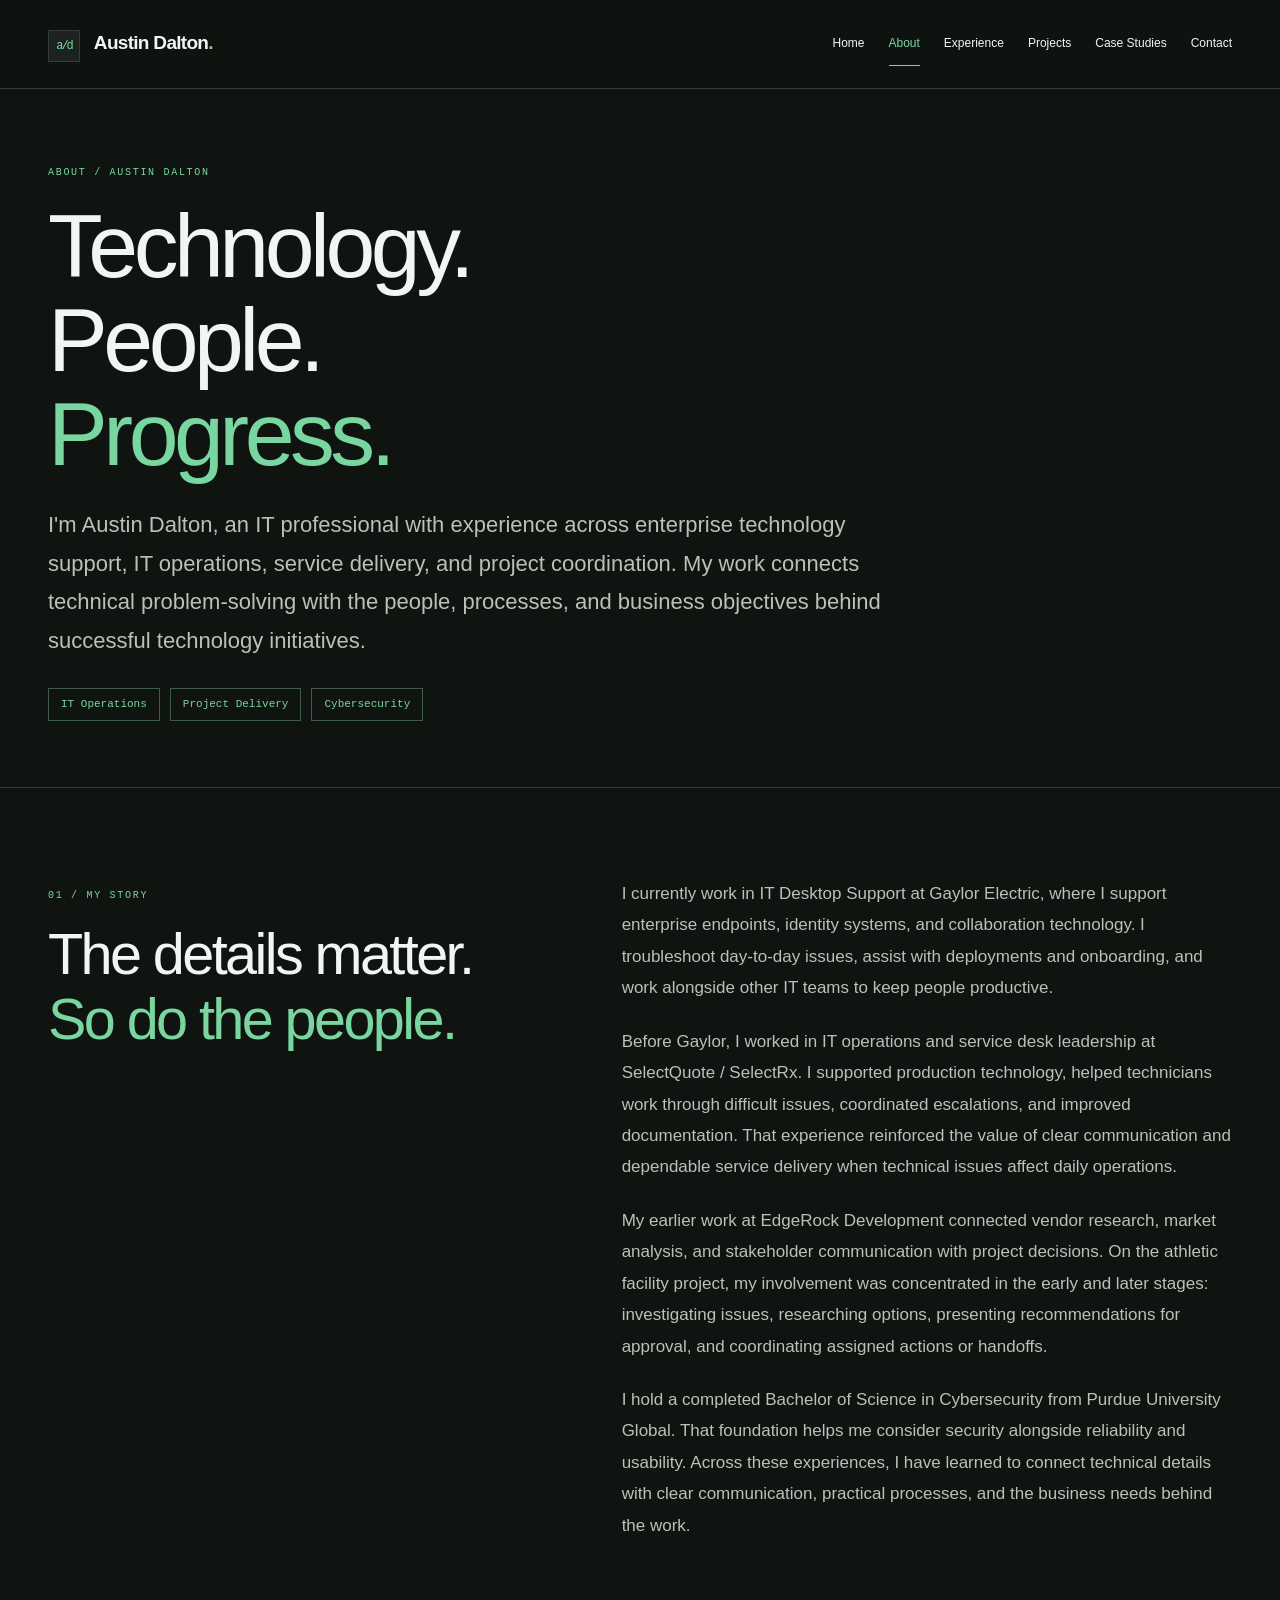
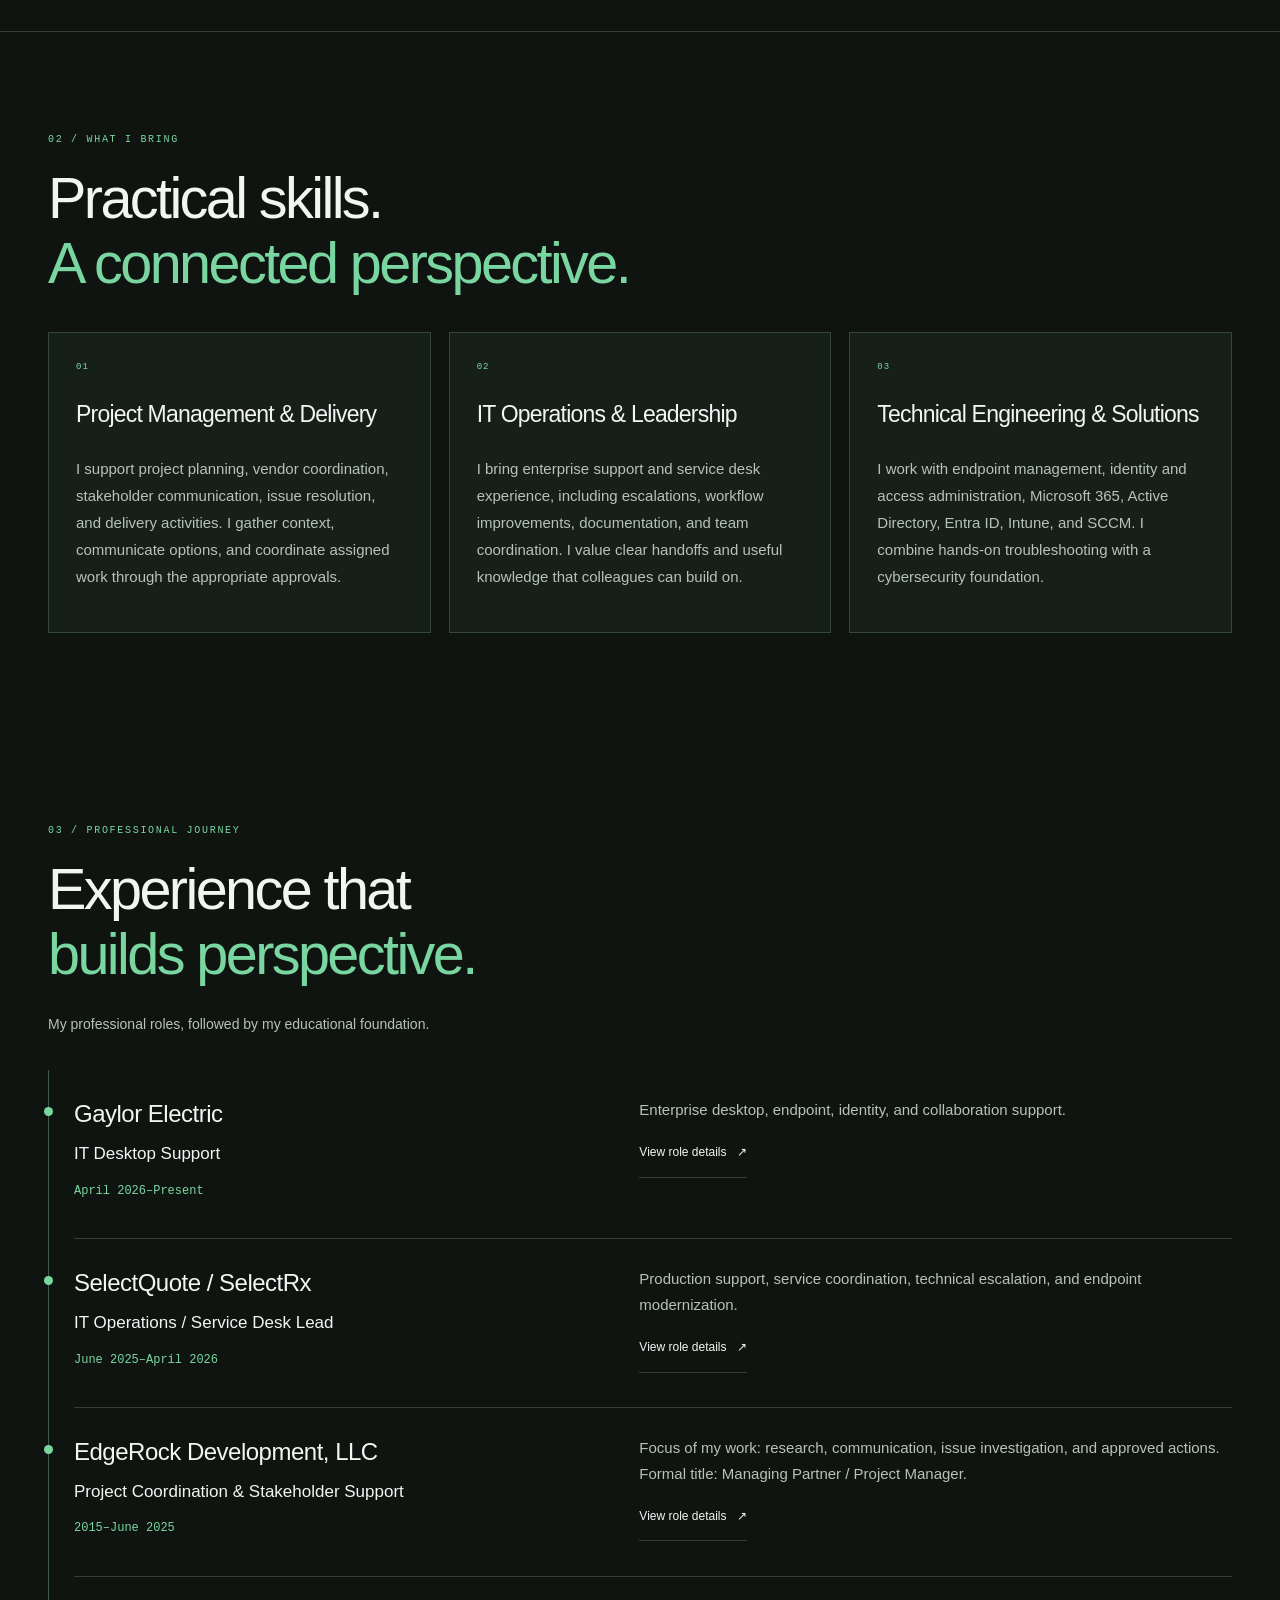
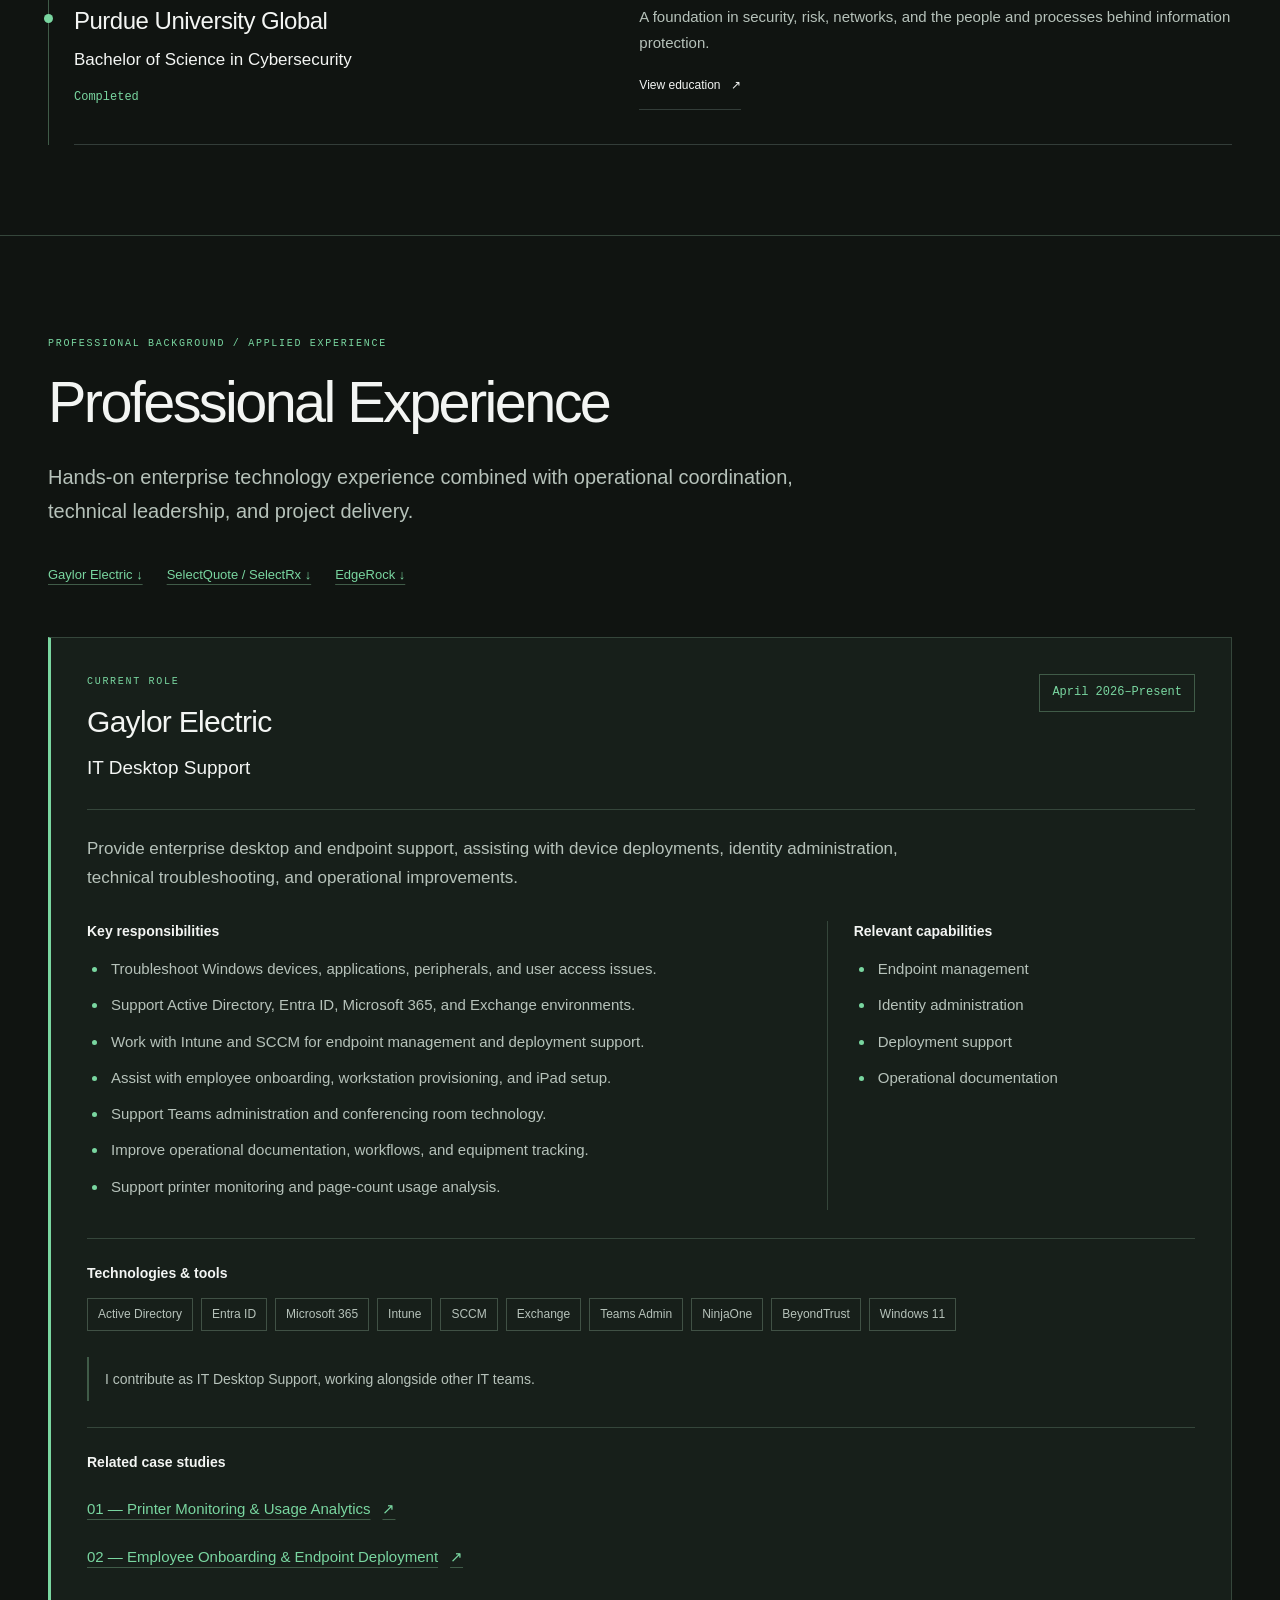
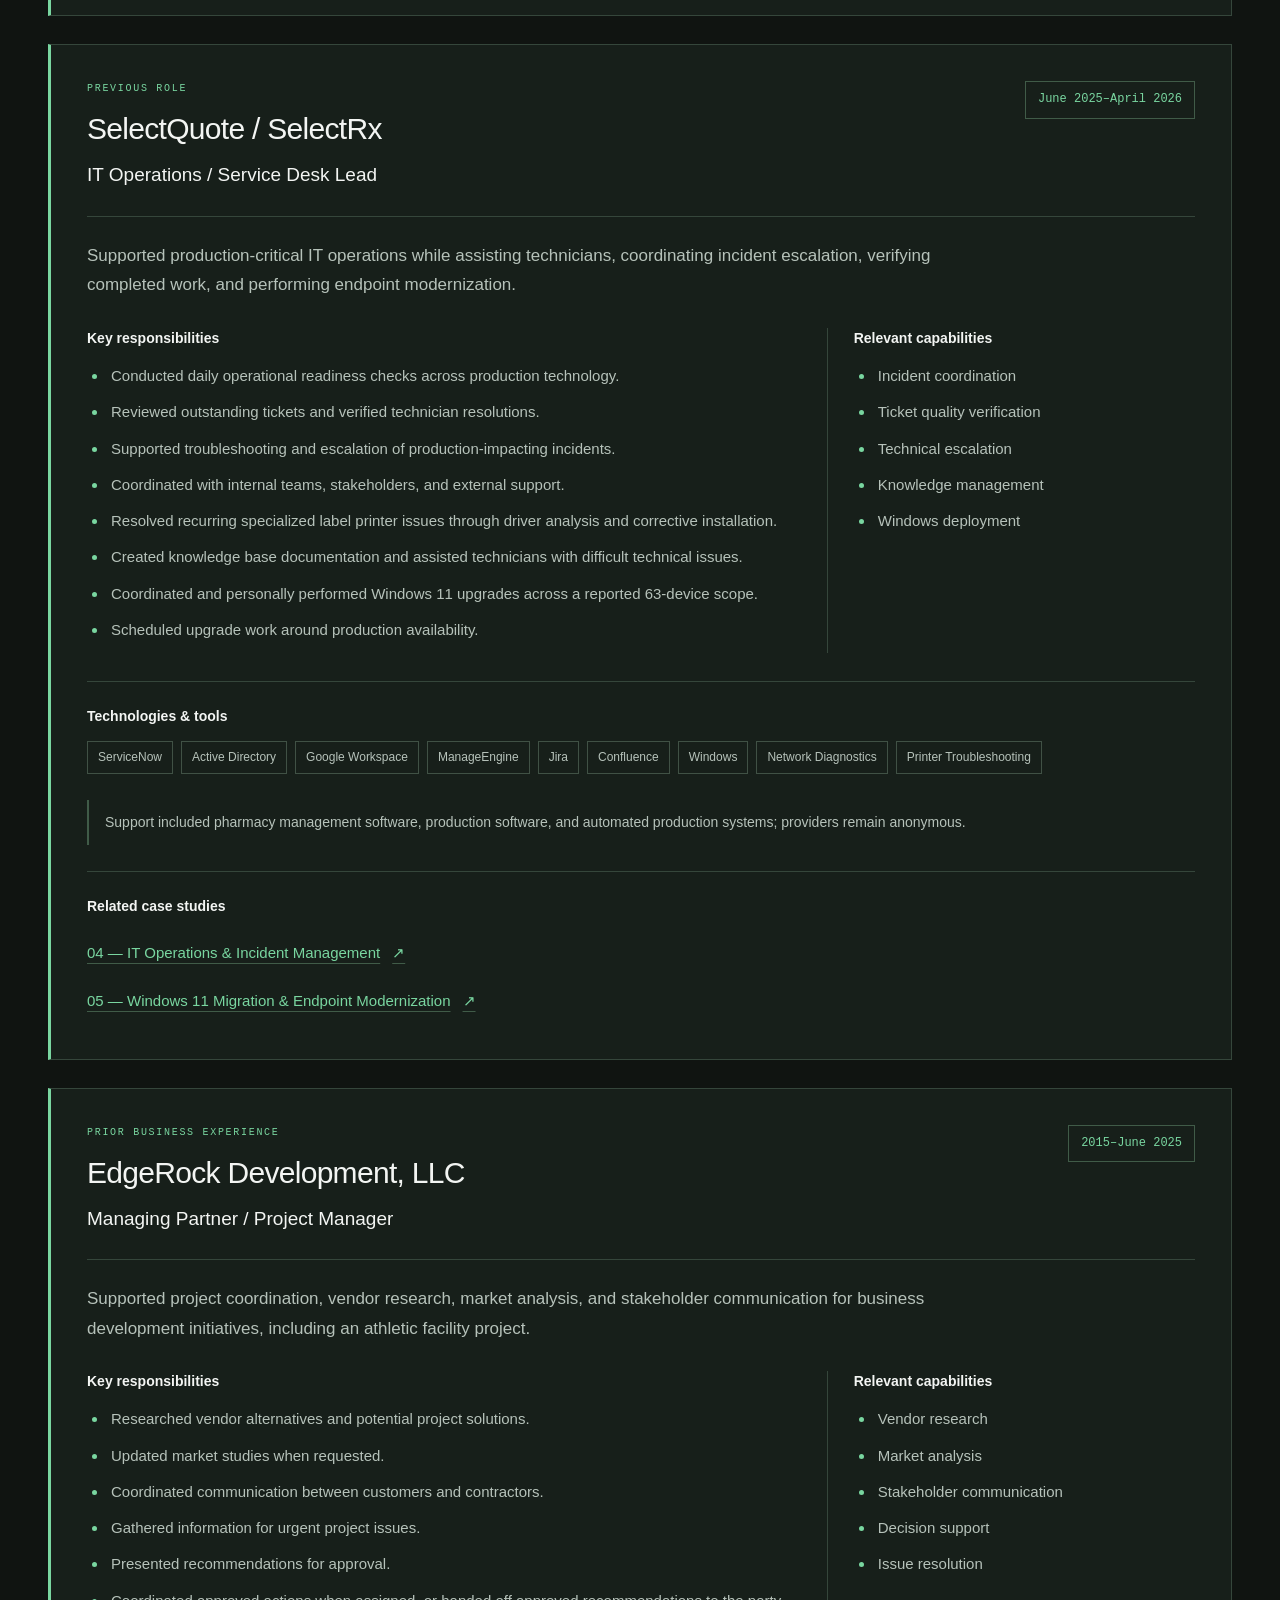
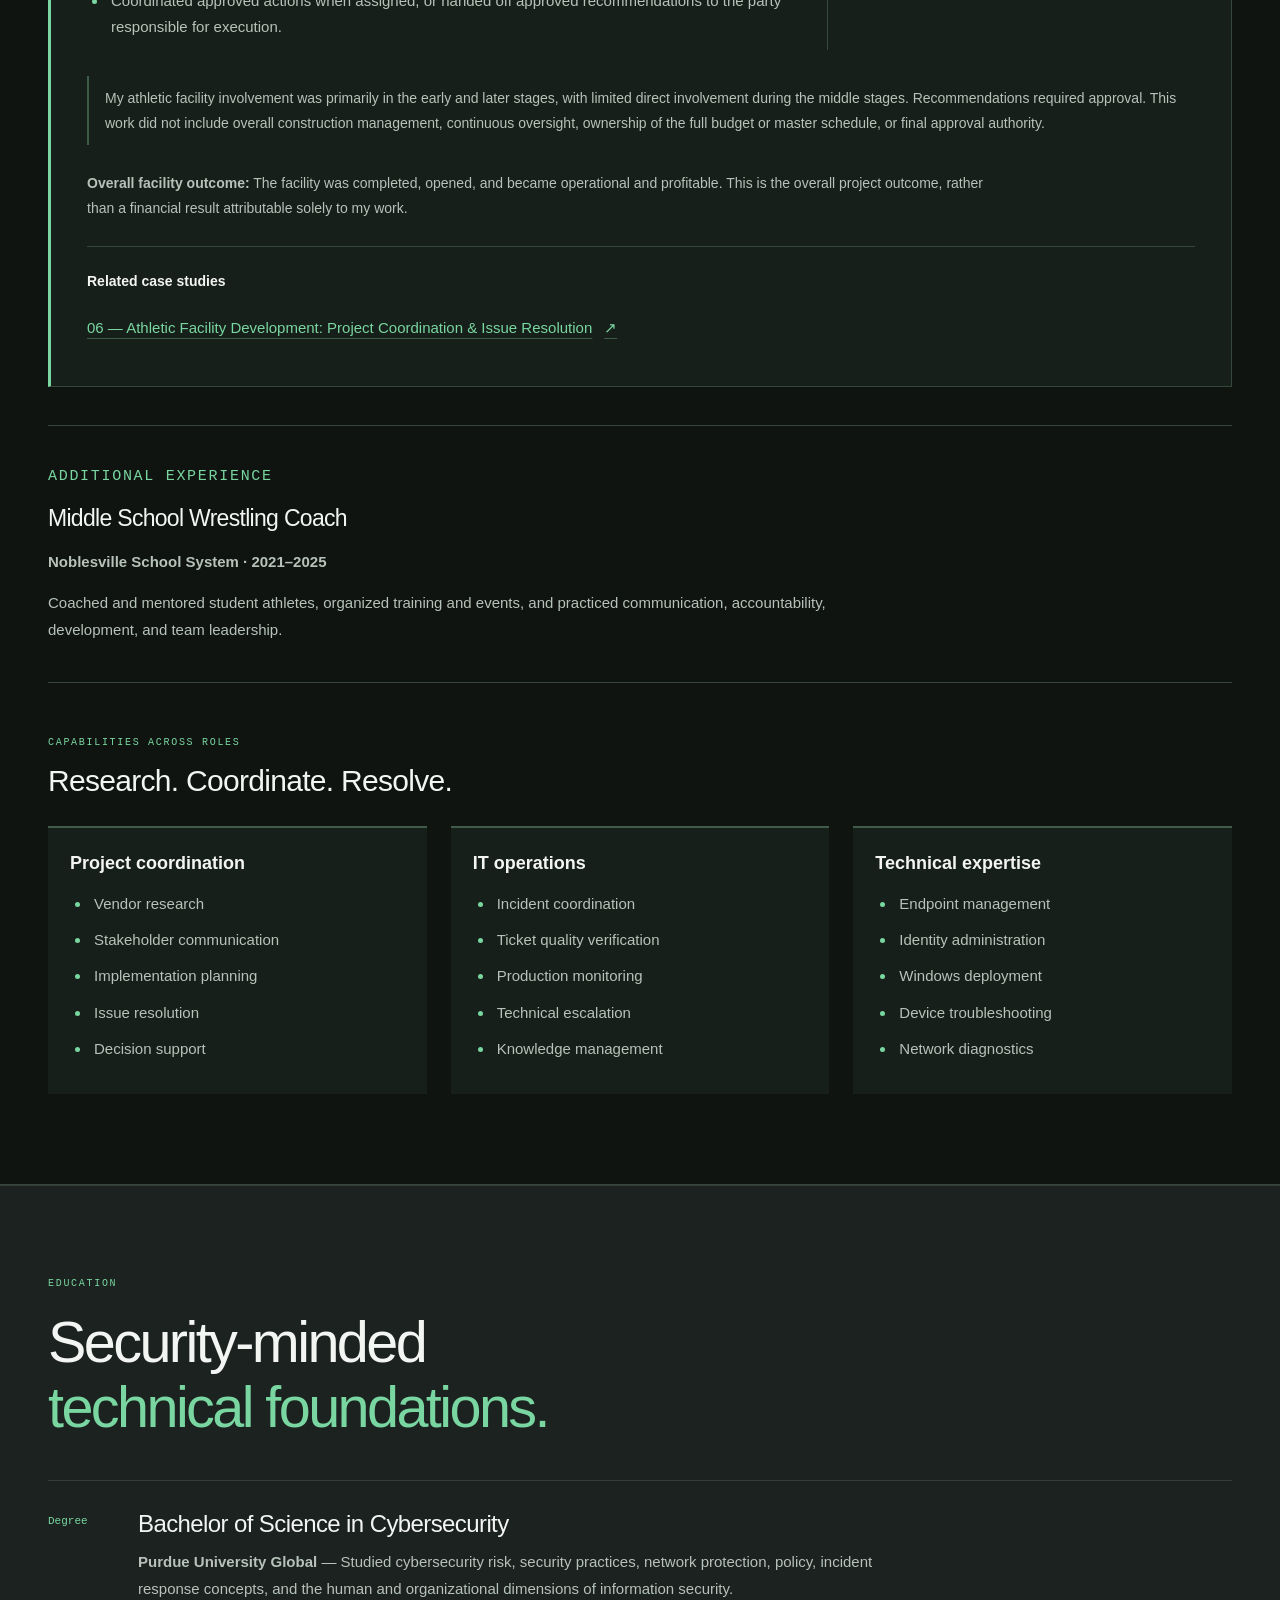
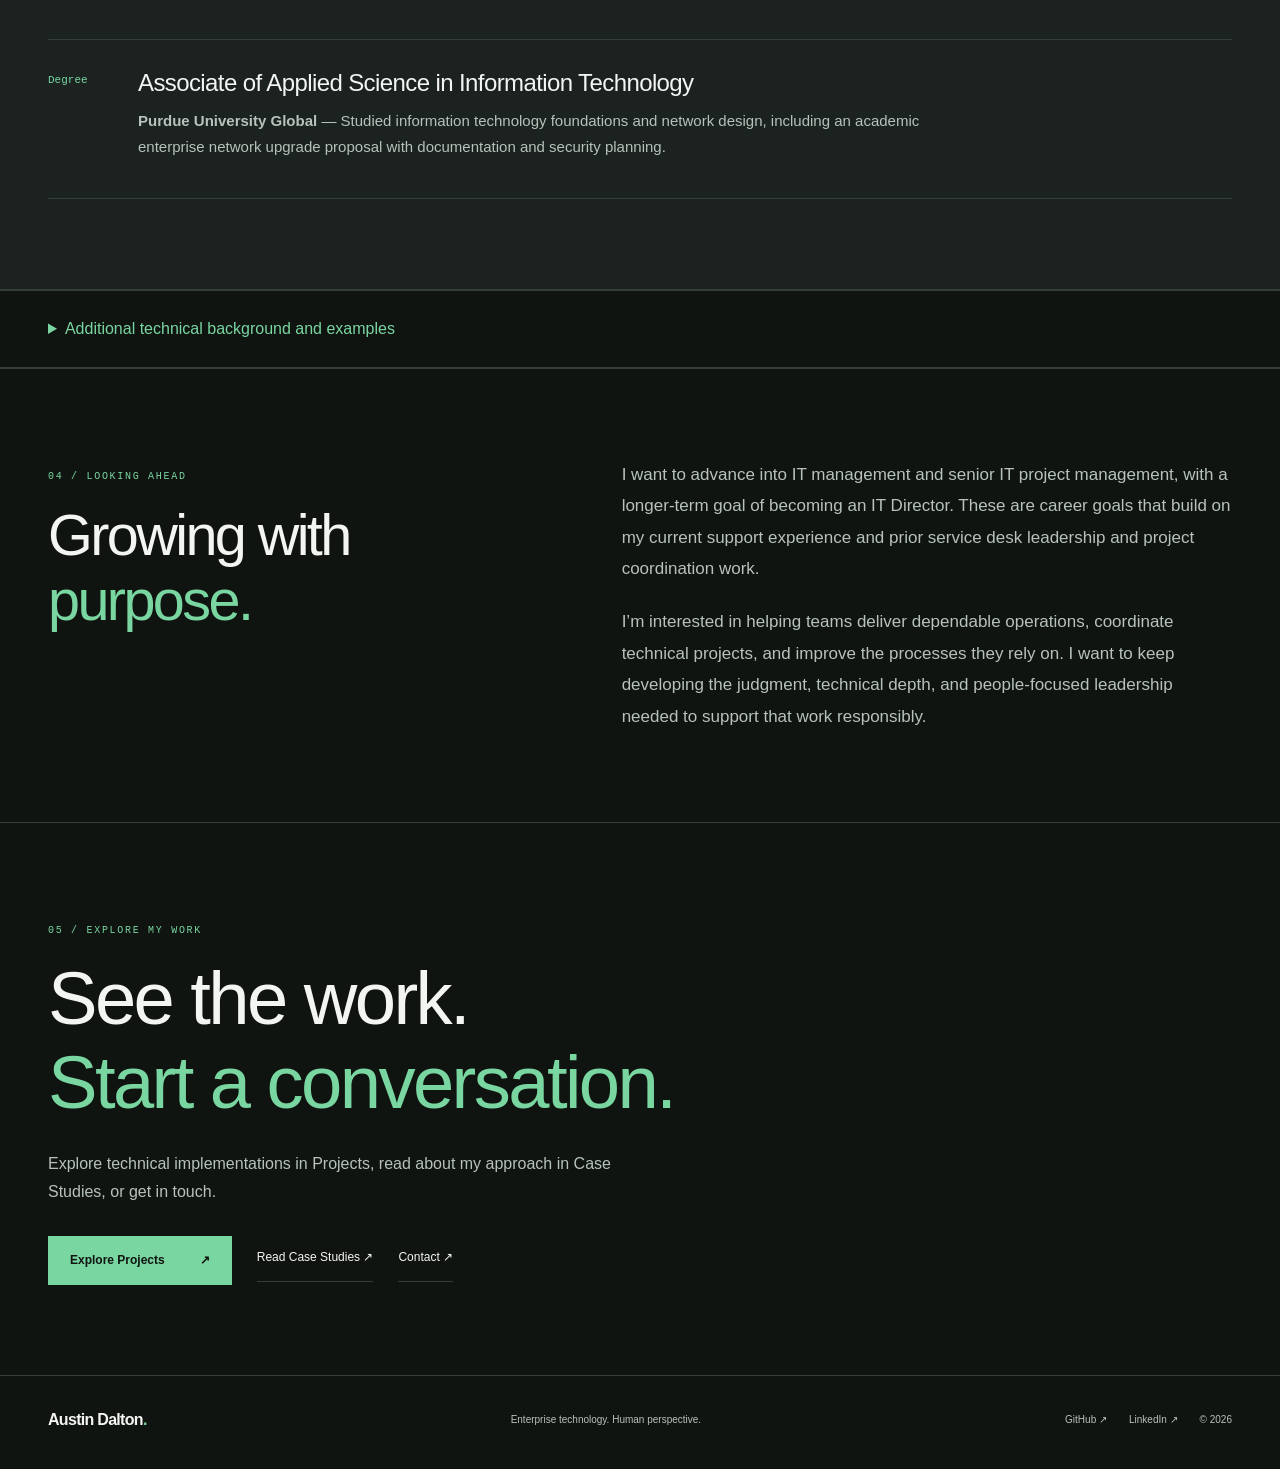
==== commit 952f2358: "Refine About page with professional story, capabilities, and career direction" ====
--- a/aboutme.html
+++ b/aboutme.html
@@ -1,14 +1,16 @@
-<!doctype html><html lang="en"><head><meta charset="utf-8"><meta name="viewport" content="width=device-width,initial-scale=1"><meta name="description" content="Austin Dalton — enterprise IT operations, infrastructure, and cybersecurity education."><meta name="theme-color" content="#0B0F0D"><title>About | Austin Dalton</title><link rel="stylesheet" href="redesign.css"><script src="main.js" defer></script><link rel="stylesheet" href="navigation.css">
+<!doctype html><html lang="en"><head><meta charset="utf-8"><meta name="viewport" content="width=device-width,initial-scale=1"><meta name="description" content="Meet Austin Dalton: enterprise IT support, service delivery, project coordination, and a completed cybersecurity degree. Learn about my experience and career direction."><meta name="theme-color" content="#101411"><title>About Austin Dalton | IT Operations &amp; Project Delivery</title><link rel="stylesheet" href="redesign.css"><script src="main.js" defer></script><link rel="stylesheet" href="navigation.css">
 <link rel="stylesheet" href="experience.css">
-</head><body><a class="skip" href="#main">Skip to content</a><header class="site-header"><div class="wrap header-inner"><a class="wordmark" href="index.html"><span class="brand-icon">a/d</span> Austin Dalton<span class="dot">.</span></a><nav aria-label="Main navigation"><a href="index.html">Home</a><a href="aboutme.html">About</a><a href="aboutme.html#experience-heading">Experience</a><a href="projects.html">Projects</a><a href="case-studies.html">Case Studies</a><a href="contact.html">Contact</a></nav></div></header><main id="main">
-<section class="section wrap" aria-labelledby="about-heading">
-<div class="section-kicker">About me</div><h1 id="about-heading">Technical experience.<br><em>Business-minded leadership.</em></h1>
-<p class="hero-sub">I'm Austin Dalton, an IT Desktop Support professional at Gaylor Electric with previous service desk leadership experience, a Bachelor of Science in Cybersecurity, and a background in commercial project management. My career goal is to grow into an IT Director role.</p>
-<div class="story">
-<div><p>In my current role, which I started in April 2026, I provide desktop support across a mixed Windows and Apple environment. I troubleshoot endpoint, identity, and collaboration issues and work alongside other IT teams to support reliable day-to-day operations.</p><p>I work with enterprise support and administration tools such as Microsoft 365, Exchange, Teams Admin Center, Microsoft Entra ID, Active Directory, Intune, SCCM, NinjaOne, BeyondTrust/Bomgar, Logitech room systems, reMarkable devices, and Freshservice ticketing.</p></div>
-<div><p>Previously, I worked as an IT Service Desk Lead / Site Lead. I led a service desk team, assigned work, handled escalations, trained colleagues, participated in team meetings and performance-review activities, and helped improve technical documentation and daily checklists.</p><p>Before moving into IT, I developed project-management experience coordinating commercial real estate work, including schedules, budgets, vendors, purchasing, and stakeholder communication. Those business skills inform how I approach technical decisions and team operations today.</p></div>
-</div></section>
-
+<link rel="stylesheet" href="about.css">
+</head><body class="about-page"><a class="skip" href="#main">Skip to content</a><header class="site-header"><div class="wrap header-inner"><a class="wordmark" href="index.html"><span class="brand-icon">a/d</span> Austin Dalton<span class="dot">.</span></a><nav aria-label="Main navigation"><a href="index.html">Home</a><a href="aboutme.html">About</a><a href="aboutme.html#experience-heading">Experience</a><a href="projects.html">Projects</a><a href="case-studies.html">Case Studies</a><a href="contact.html">Contact</a></nav></div></header><main id="main"><section class="section wrap about-hero" aria-labelledby="about-heading">
+<p class="section-kicker">ABOUT / AUSTIN DALTON</p><h1 id="about-heading">Technology.<br>People.<br><em>Progress.</em></h1>
+<p class="about-intro">I'm Austin Dalton, an IT professional with experience across enterprise technology support, IT operations, service delivery, and project coordination. My work connects technical problem-solving with the people, processes, and business objectives behind successful technology initiatives.</p>
+<ul class="about-tags" aria-label="Areas of focus"><li>IT Operations</li><li>Project Delivery</li><li>Cybersecurity</li></ul></section>
+<section class="section wrap about-story" aria-labelledby="story-heading"><div><p class="section-kicker">01 / My story</p><h2 id="story-heading">The details matter.<br><em>So do the people.</em></h2></div><div class="about-prose">
+<p>I currently work in IT Desktop Support at Gaylor Electric, where I support enterprise endpoints, identity systems, and collaboration technology. I troubleshoot day-to-day issues, assist with deployments and onboarding, and work alongside other IT teams to keep people productive.</p>
+<p>Before Gaylor, I worked in IT operations and service desk leadership at SelectQuote / SelectRx. I supported production technology, helped technicians work through difficult issues, coordinated escalations, and improved documentation. That experience reinforced the value of clear communication and dependable service delivery when technical issues affect daily operations.</p>
+<p>My earlier work at EdgeRock Development connected vendor research, market analysis, and stakeholder communication with project decisions. On the athletic facility project, my involvement was concentrated in the early and later stages: investigating issues, researching options, presenting recommendations for approval, and coordinating assigned actions or handoffs.</p>
+<p>I hold a completed Bachelor of Science in Cybersecurity from Purdue University Global. That foundation helps me consider security alongside reliability and usability. Across these experiences, I have learned to connect technical details with clear communication, practical processes, and the business needs behind the work.</p></div></section>
+<section class="section wrap about-strengths" aria-labelledby="strengths-heading"><p class="section-kicker">02 / What I bring</p><h2 id="strengths-heading">Practical skills.<br><em>A connected perspective.</em></h2><div class="cards"><article class="card"><span class="card-number">01</span><h3>Project Management &amp; Delivery</h3><p>I support project planning, vendor coordination, stakeholder communication, issue resolution, and delivery activities. I gather context, communicate options, and coordinate assigned work through the appropriate approvals.</p></article><article class="card"><span class="card-number">02</span><h3>IT Operations &amp; Leadership</h3><p>I bring enterprise support and service desk experience, including escalations, workflow improvements, documentation, and team coordination. I value clear handoffs and useful knowledge that colleagues can build on.</p></article><article class="card"><span class="card-number">03</span><h3>Technical Engineering &amp; Solutions</h3><p>I work with endpoint management, identity and access administration, Microsoft 365, Active Directory, Entra ID, Intune, and SCCM. I combine hands-on troubleshooting with a cybersecurity foundation.</p></article></div></section><section class="section wrap about-journey" aria-labelledby="journey-heading"><p class="section-kicker">03 / Professional journey</p><h2 id="journey-heading">Experience that<br><em>builds perspective.</em></h2><p class="journey-note">My professional roles, followed by my educational foundation.</p><ol class="journey-list"><li><div><h3>Gaylor Electric</h3><p class="journey-role">IT Desktop Support</p><p class="journey-date">April 2026–Present</p></div><div><p>Enterprise desktop, endpoint, identity, and collaboration support.</p><a class="text-link" href="#gaylor-role">View role details <span aria-hidden="true">↗</span></a></div></li><li><div><h3>SelectQuote / SelectRx</h3><p class="journey-role">IT Operations / Service Desk Lead</p><p class="journey-date">June 2025–April 2026</p></div><div><p>Production support, service coordination, technical escalation, and endpoint modernization.</p><a class="text-link" href="#selectquote-role">View role details <span aria-hidden="true">↗</span></a></div></li><li><div><h3>EdgeRock Development, LLC</h3><p class="journey-role">Project Coordination &amp; Stakeholder Support</p><p class="journey-date">2015–June 2025</p></div><div><p>Focus of my work: research, communication, issue investigation, and approved actions. Formal title: Managing Partner / Project Manager.</p><a class="text-link" href="#edgerock-role">View role details <span aria-hidden="true">↗</span></a></div></li><li><div><h3>Purdue University Global</h3><p class="journey-role">Bachelor of Science in Cybersecurity</p><p class="journey-date">Completed</p></div><div><p>A foundation in security, risk, networks, and the people and processes behind information protection.</p><a class="text-link" href="#education-heading">View education <span aria-hidden="true">↗</span></a></div></li></ol></section>
 <section class="section experience-section" aria-labelledby="experience-heading"><div class="wrap">
 <header class="experience-intro"><p class="section-kicker">Professional background / Applied experience</p>
 <h2 id="experience-heading">Professional Experience</h2>
@@ -43,23 +45,21 @@
 <div><h4>IT operations</h4><ul><li>Incident coordination</li><li>Ticket quality verification</li><li>Production monitoring</li><li>Technical escalation</li><li>Knowledge management</li></ul></div>
 <div><h4>Technical expertise</h4><ul><li>Endpoint management</li><li>Identity administration</li><li>Windows deployment</li><li>Device troubleshooting</li><li>Network diagnostics</li></ul></div>
 </div></section></div></section>
-
-<section class="section wrap" aria-labelledby="contribution-heading"><div class="section-kicker">Examples of impact</div><h2 id="contribution-heading">Operational improvements<br><em>with real-world context.</em></h2><div class="services">
-<div class="service"><span>01</span><div><h3>Network printer monitoring &amp; page-count tracking</h3><p>Installed a data collection agent (DCA) that monitored network-connected printers, while locally connected printers were outside its coverage. Tracked printed page counts in Excel to help review usage and support day-to-day supply workflows. Purchased computer peripherals and supplies through vendors; no cost savings or ink-consumption reductions are claimed.</p><a class="text-link" href="print-monitoring-case-study.html">Read the case study ↗</a></div></div>
-<div class="service"><span>02</span><div><h3>Repeatable IT workflows</h3><p>Updated support documentation and helped improve daily service desk checklists and printer supply-ordering routines, supporting more organized and repeatable operations.</p></div></div>
-<div class="service"><span>03</span><div><h3>Physical infrastructure</h3><p>Hands-on work setting up racks, servers, switches, firewalls, patch panels, and wireless access points, along with running Ethernet cabling in server-room and workplace environments.</p></div></div>
-</div></section>
-
 <section class="section muted" aria-labelledby="education-heading"><div class="wrap"><div class="section-kicker">Education</div><h2 id="education-heading">Security-minded<br><em>technical foundations.</em></h2><div class="services">
 <div class="service"><span>Degree</span><div><h3>Bachelor of Science in Cybersecurity</h3><p><strong>Purdue University Global</strong> — Studied cybersecurity risk, security practices, network protection, policy, incident response concepts, and the human and organizational dimensions of information security.</p></div></div>
 <div class="service"><span>Degree</span><div><h3>Associate of Applied Science in Information Technology</h3><p><strong>Purdue University Global</strong> — Studied information technology foundations and network design, including an academic enterprise network upgrade proposal with documentation and security planning.</p></div></div>
 </div></div></section>
 
+<details class="about-additional"><summary class="wrap">Additional technical background and examples</summary><section class="section wrap" aria-labelledby="contribution-heading"><div class="section-kicker">Examples of impact</div><h2 id="contribution-heading">Operational improvements<br><em>with real-world context.</em></h2><div class="services">
+<div class="service"><span>01</span><div><h3>Network printer monitoring &amp; page-count tracking</h3><p>Installed a data collection agent (DCA) that monitored network-connected printers, while locally connected printers were outside its coverage. Tracked printed page counts in Excel to help review usage and support day-to-day supply workflows. Purchased computer peripherals and supplies through vendors; no cost savings or ink-consumption reductions are claimed.</p><a class="text-link" href="print-monitoring-case-study.html">Read the case study ↗</a></div></div>
+<div class="service"><span>02</span><div><h3>Repeatable IT workflows</h3><p>Updated support documentation and helped improve daily service desk checklists and printer supply-ordering routines, supporting more organized and repeatable operations.</p></div></div>
+<div class="service"><span>03</span><div><h3>Physical infrastructure</h3><p>Hands-on work setting up racks, servers, switches, firewalls, patch panels, and wireless access points, along with running Ethernet cabling in server-room and workplace environments.</p></div></div>
+</div></section>
 <section class="section wrap" aria-labelledby="tools-heading"><div class="section-kicker">Practical toolsets</div><h2 id="tools-heading">Across endpoints,<br><em>identity and operations.</em></h2><div class="services">
 <div class="service"><span>01</span><div><h3>Microsoft infrastructure &amp; identity</h3><p>Microsoft 365, Microsoft Entra ID, Active Directory, Exchange, Teams Admin Center, Intune, SCCM, Windows endpoints, and endpoint enrollment and troubleshooting.</p></div></div>
 <div class="service"><span>02</span><div><h3>Remote support, collaboration &amp; device operations</h3><p>BeyondTrust/Bomgar, NinjaOne, Logitech meeting-room systems, reMarkable devices, Apple iPad and iPhone support, Freshservice, and physical infrastructure installation.</p></div></div>
 <div class="service"><span>03</span><div><h3>Previous enterprise &amp; business applications</h3><p>Google-based administration and support tools, ManageEngine by Zoho, Active Directory, Five9 softphone, and pharmacy management software.</p></div></div>
 <div class="service"><span>04</span><div><h3>Process improvement &amp; development</h3><p>Excel-based reporting and tracking, vendor purchasing, documentation, checklists, PowerShell, HTML, CSS, JavaScript, Git/GitHub, VS Code, and independent programming projects.</p></div></div>
-</div></section>
-<section class="section muted" aria-labelledby="leadership-heading"><div class="wrap"><div class="section-kicker">Career direction</div><h2 id="leadership-heading">Growing toward<br><em>IT Director responsibility.</em></h2><p class="hero-sub">I want to bring together day-to-day IT operations, team development, cybersecurity awareness, business understanding, and technical project delivery. My experience has shown me how important reliable systems, clear communication, responsible purchasing, and repeatable processes are to effective IT leadership.</p></div></section>
-</main><footer class="wrap footer"><a class="wordmark" href="index.html">Austin Dalton<span class="dot">.</span></a><span>Enterprise technology. Human perspective.</span><div><a href="https://github.com/AustinDDev">GitHub ↗</a><a href="https://www.linkedin.com/in/austinbdalton/">LinkedIn ↗</a><span>© <span id="year">2026</span></span></div></footer></body></html>+</div></section></details>
+<section class="section wrap about-ahead" aria-labelledby="leadership-heading"><div><p class="section-kicker">04 / Looking ahead</p><h2 id="leadership-heading">Growing with<br><em>purpose.</em></h2></div><div class="about-prose"><p>I want to advance into IT management and senior IT project management, with a longer-term goal of becoming an IT Director. These are career goals that build on my current support experience and prior service desk leadership and project coordination work.</p><p>I’m interested in helping teams deliver dependable operations, coordinate technical projects, and improve the processes they rely on. I want to keep developing the judgment, technical depth, and people-focused leadership needed to support that work responsibly.</p></div></section>
+<section class="section wrap closing about-explore" aria-labelledby="explore-heading"><p class="section-kicker">05 / Explore my work</p><h2 id="explore-heading">See the work.<br><em>Start a conversation.</em></h2><p>Explore technical implementations in Projects, read about my approach in Case Studies, or get in touch.</p><div class="actions"><a class="button primary" href="projects.html">Explore Projects <span aria-hidden="true">↗</span></a><a class="text-link" href="case-studies.html">Read Case Studies ↗</a><a class="text-link" href="contact.html">Contact ↗</a></div></section></main><footer class="wrap footer"><a class="wordmark" href="index.html">Austin Dalton<span class="dot">.</span></a><span>Enterprise technology. Human perspective.</span><div><a href="https://github.com/AustinDDev">GitHub ↗</a><a href="https://www.linkedin.com/in/austinbdalton/">LinkedIn ↗</a><span>© <span id="year">2026</span></span></div></footer></body></html>
--- a/about.css
+++ b/about.css
@@ -0,0 +1,52 @@
+/* About-only composition; shared typography, navigation and spacing are retained. */
+.about-page{--bg:#101411;--ink:#F3F5F3;--muted:#B6C2BA;--highlight:#79D6A0}
+.about-page main p{color:var(--muted)}
+.about-page main .section-kicker{color:var(--highlight)}
+.about-page .about-hero{padding-top:66px;padding-bottom:66px;border-bottom:1px solid var(--line)}
+.about-page .about-hero h1{font-size:clamp(56px,7vw,90px);line-height:1.05;letter-spacing:-.05em;max-width:880px}
+.about-page .about-intro{font-size:clamp(18px,2vw,22px);line-height:1.75;max-width:880px}
+.about-tags{display:flex;flex-wrap:wrap;gap:10px;padding:0;margin:28px 0 0;list-style:none}
+.about-tags li{font:11px/1.7 ui-monospace,Consolas,monospace;color:var(--highlight);border:1px solid #405b48;padding:6px 12px}
+.about-story,.about-ahead{display:grid;grid-template-columns:minmax(0,1fr) minmax(0,1.2fr);gap:65px}
+.about-prose{max-width:740px}
+.about-prose p{font-size:17px;line-height:1.85;margin:0 0 22px}
+.about-prose p:last-child{margin-bottom:0}
+.about-strengths{border-top:1px solid var(--line)}
+.about-strengths .cards{margin-top:36px}
+.about-strengths .card{background:#171f1a;border-color:#35463b}
+.about-strengths .card h3{font-size:23px;line-height:1.35}
+.about-strengths .card p{font-size:15px;line-height:1.8}
+.about-page .journey-note{font-size:14px;max-width:680px}
+.journey-list{list-style:none;margin:34px 0 0;padding:0 0 0 25px;border-left:1px solid #405b48}
+.journey-list li{position:relative;display:grid;grid-template-columns:minmax(0,1fr) minmax(0,1.15fr);gap:50px;padding:27px 0;border-bottom:1px solid var(--line)}
+.journey-list li:before{content:"";position:absolute;left:-30px;top:37px;width:9px;height:9px;background:var(--highlight);border-radius:50%}
+.journey-list h3{font-size:24px;font-weight:500;line-height:1.4;letter-spacing:-.5px;margin:0 0 8px}
+.journey-list p{font-size:15px;margin:0 0 10px}
+.about-page .journey-list .journey-role{color:var(--ink);font-size:17px}
+.about-page .journey-list .journey-date{color:var(--highlight);font:12px/1.7 ui-monospace,Consolas,monospace;margin-top:12px}
+.about-page .text-link{min-height:44px;display:inline-flex;align-items:center;gap:10px}
+.about-page .primary{background:var(--highlight);color:#101411;border-color:var(--highlight)}
+.about-page .primary:hover{background:#9ee3ba;color:#101411}
+.about-page a:focus-visible,.about-additional summary:focus-visible{outline:3px solid var(--highlight);outline-offset:5px}
+.about-additional{border-block:1px solid var(--line)}
+.about-additional summary{padding-top:24px;padding-bottom:24px;cursor:pointer;color:var(--highlight);font-size:16px;min-height:44px}
+.about-additional .section:first-of-type{padding-top:35px}
+.about-page .about-explore .button{margin-top:0}
+.about-ahead{border-top:1px solid var(--line)}
+@media(max-width:1000px){
+.about-story,.about-ahead{gap:35px}
+.about-strengths .cards{grid-template-columns:1fr}
+.about-strengths .card{max-width:none}
+.journey-list li{gap:28px}
+}
+@media(max-width:700px){
+.about-page .about-hero{padding-top:44px;padding-bottom:48px}
+.about-story,.about-ahead{grid-template-columns:1fr;gap:18px}
+.about-prose p{font-size:16px}
+.journey-list{padding-left:20px}
+.journey-list li{grid-template-columns:1fr;gap:12px;padding:24px 0}
+.journey-list li:before{left:-25px;top:34px}
+.journey-list h3{font-size:22px}
+.about-page .about-explore .actions{align-items:flex-start;gap:18px}
+}
+@media(prefers-reduced-motion:reduce){.about-page .card,.about-page .button{transition:none;transform:none}.about-page .card:hover,.about-page .button:hover{transform:none}}
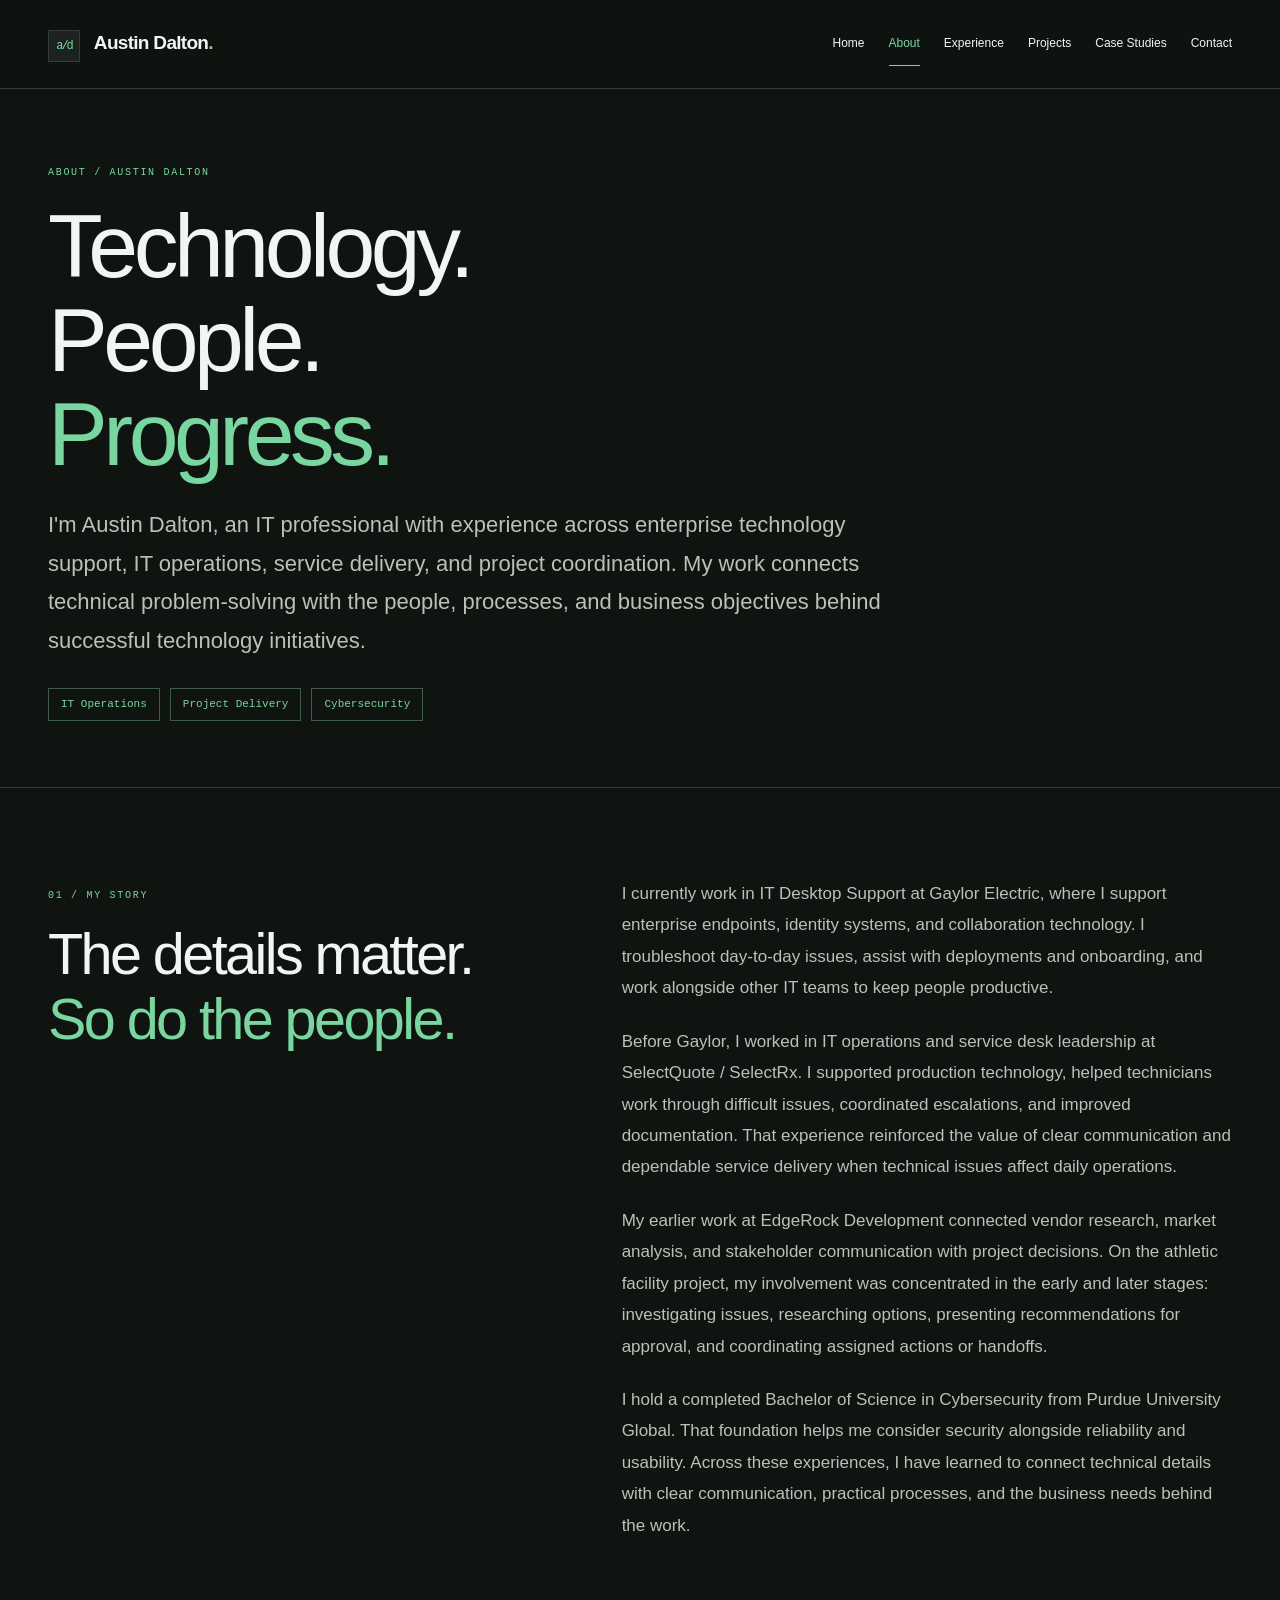
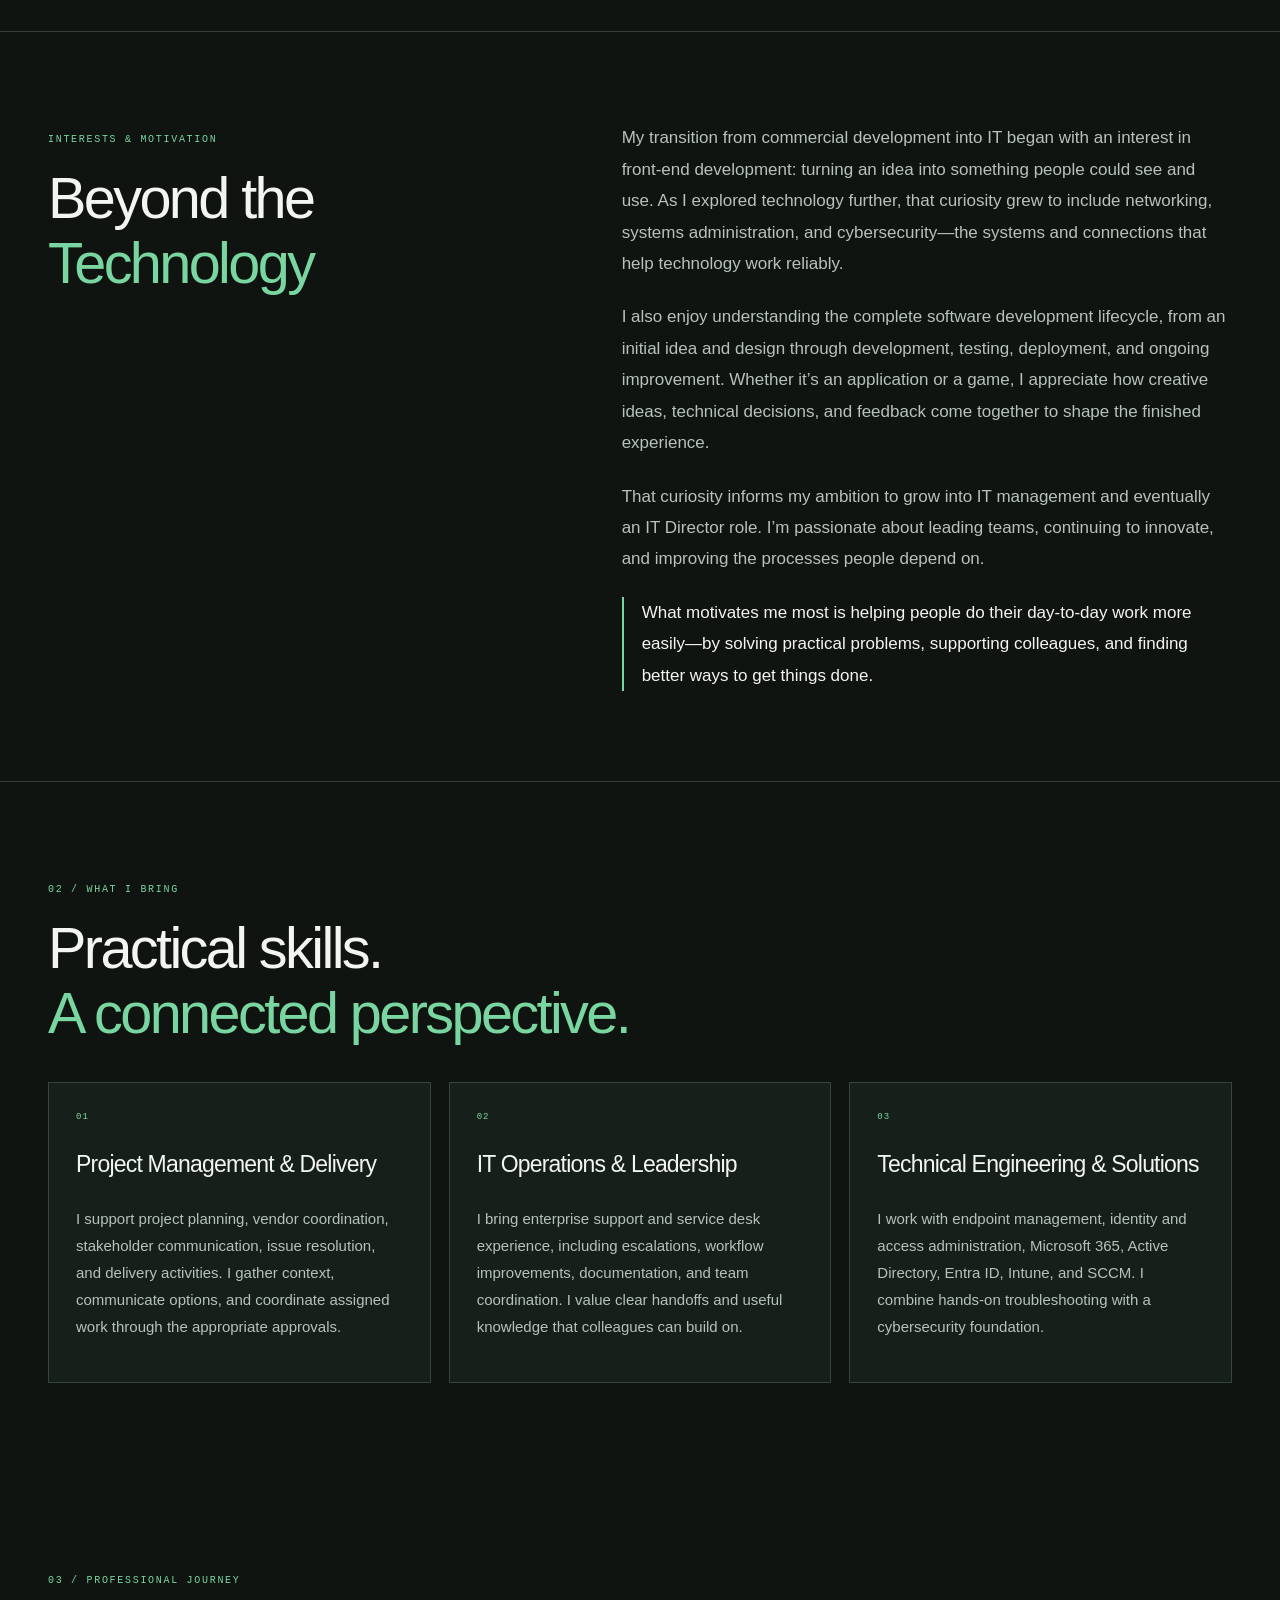
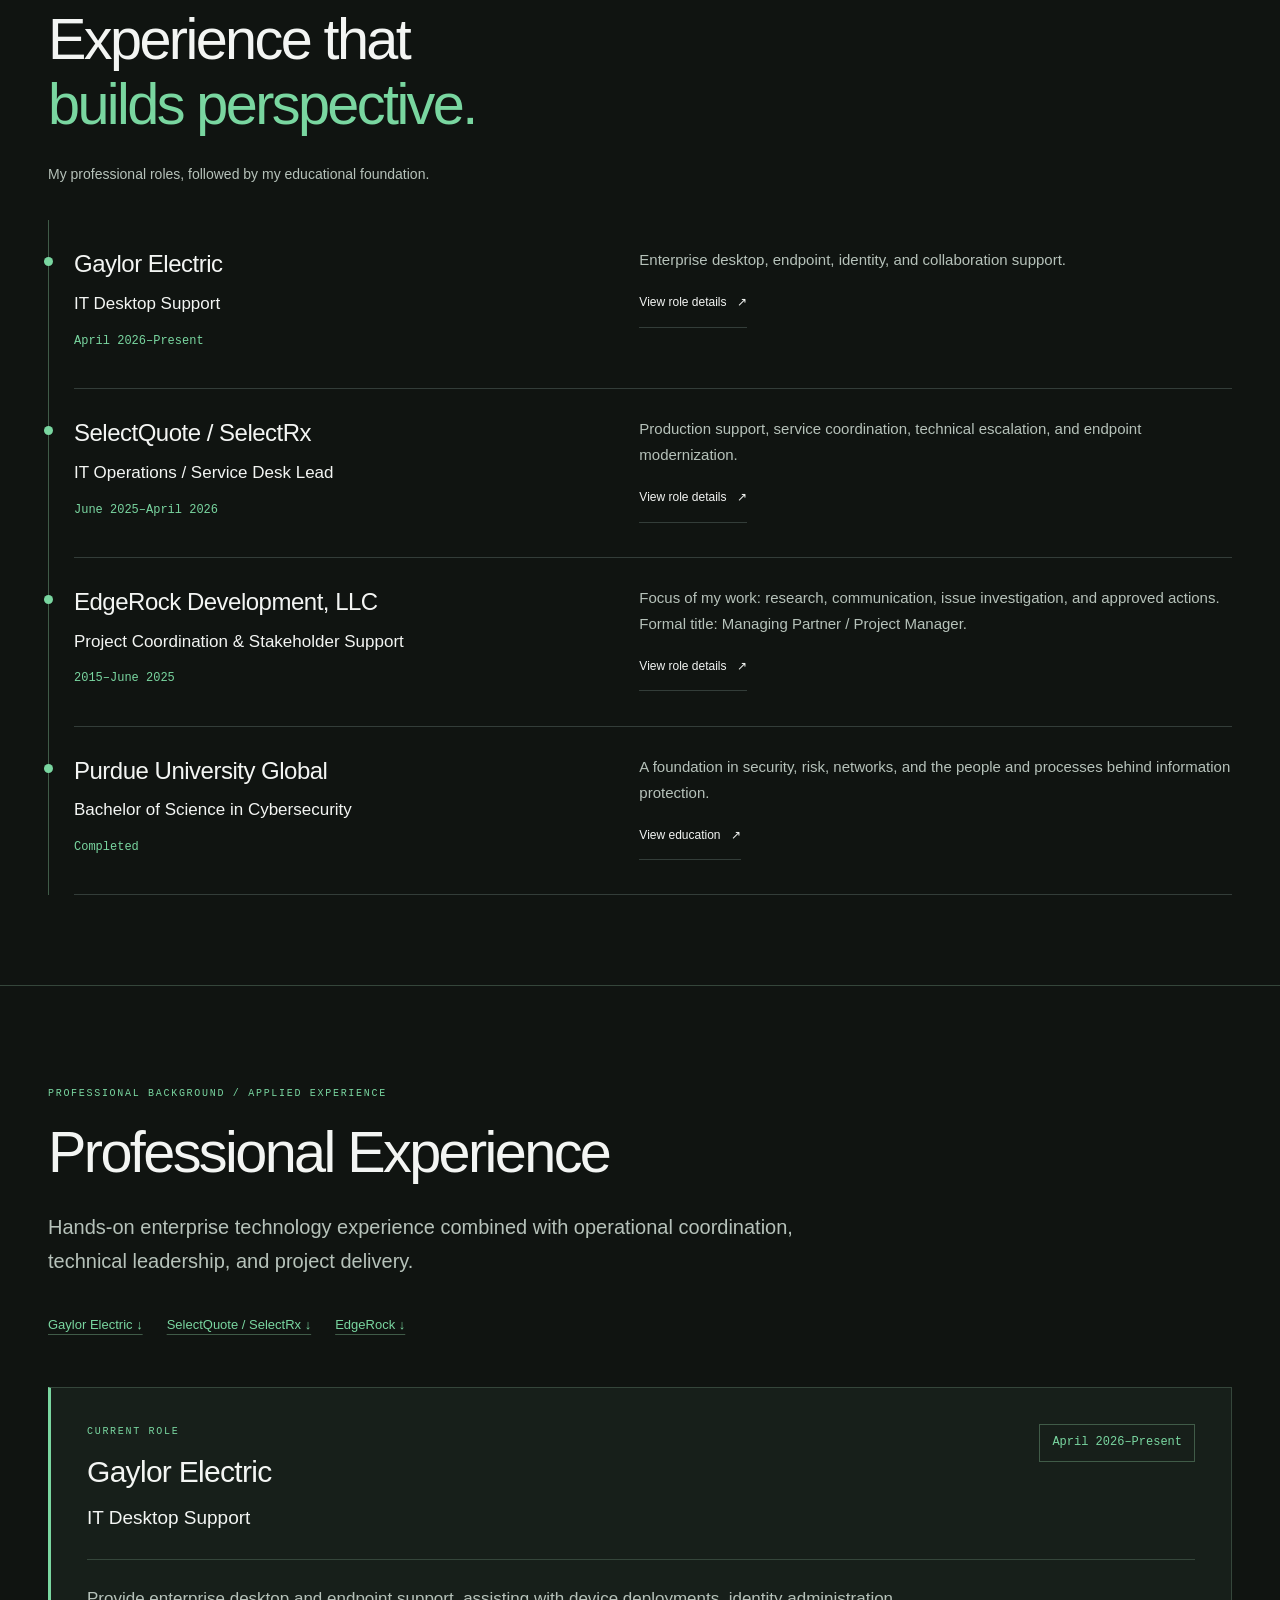
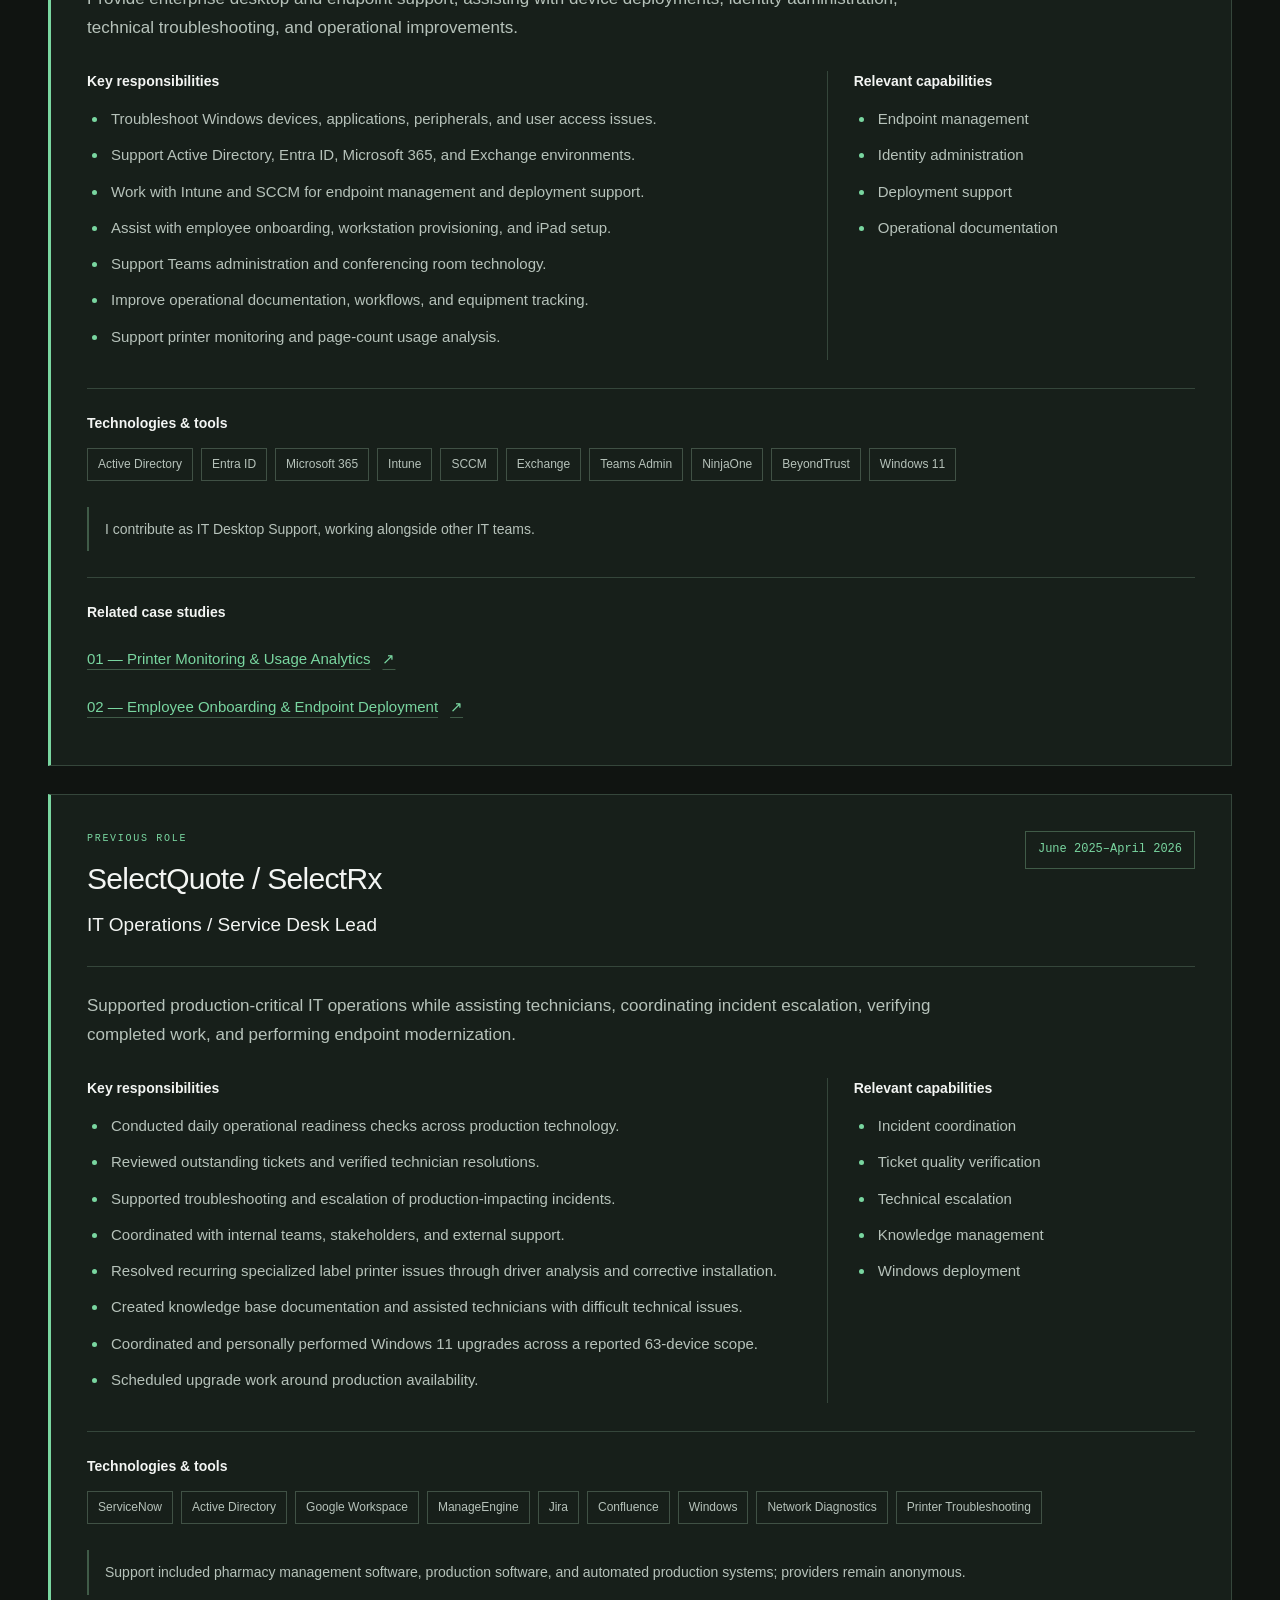
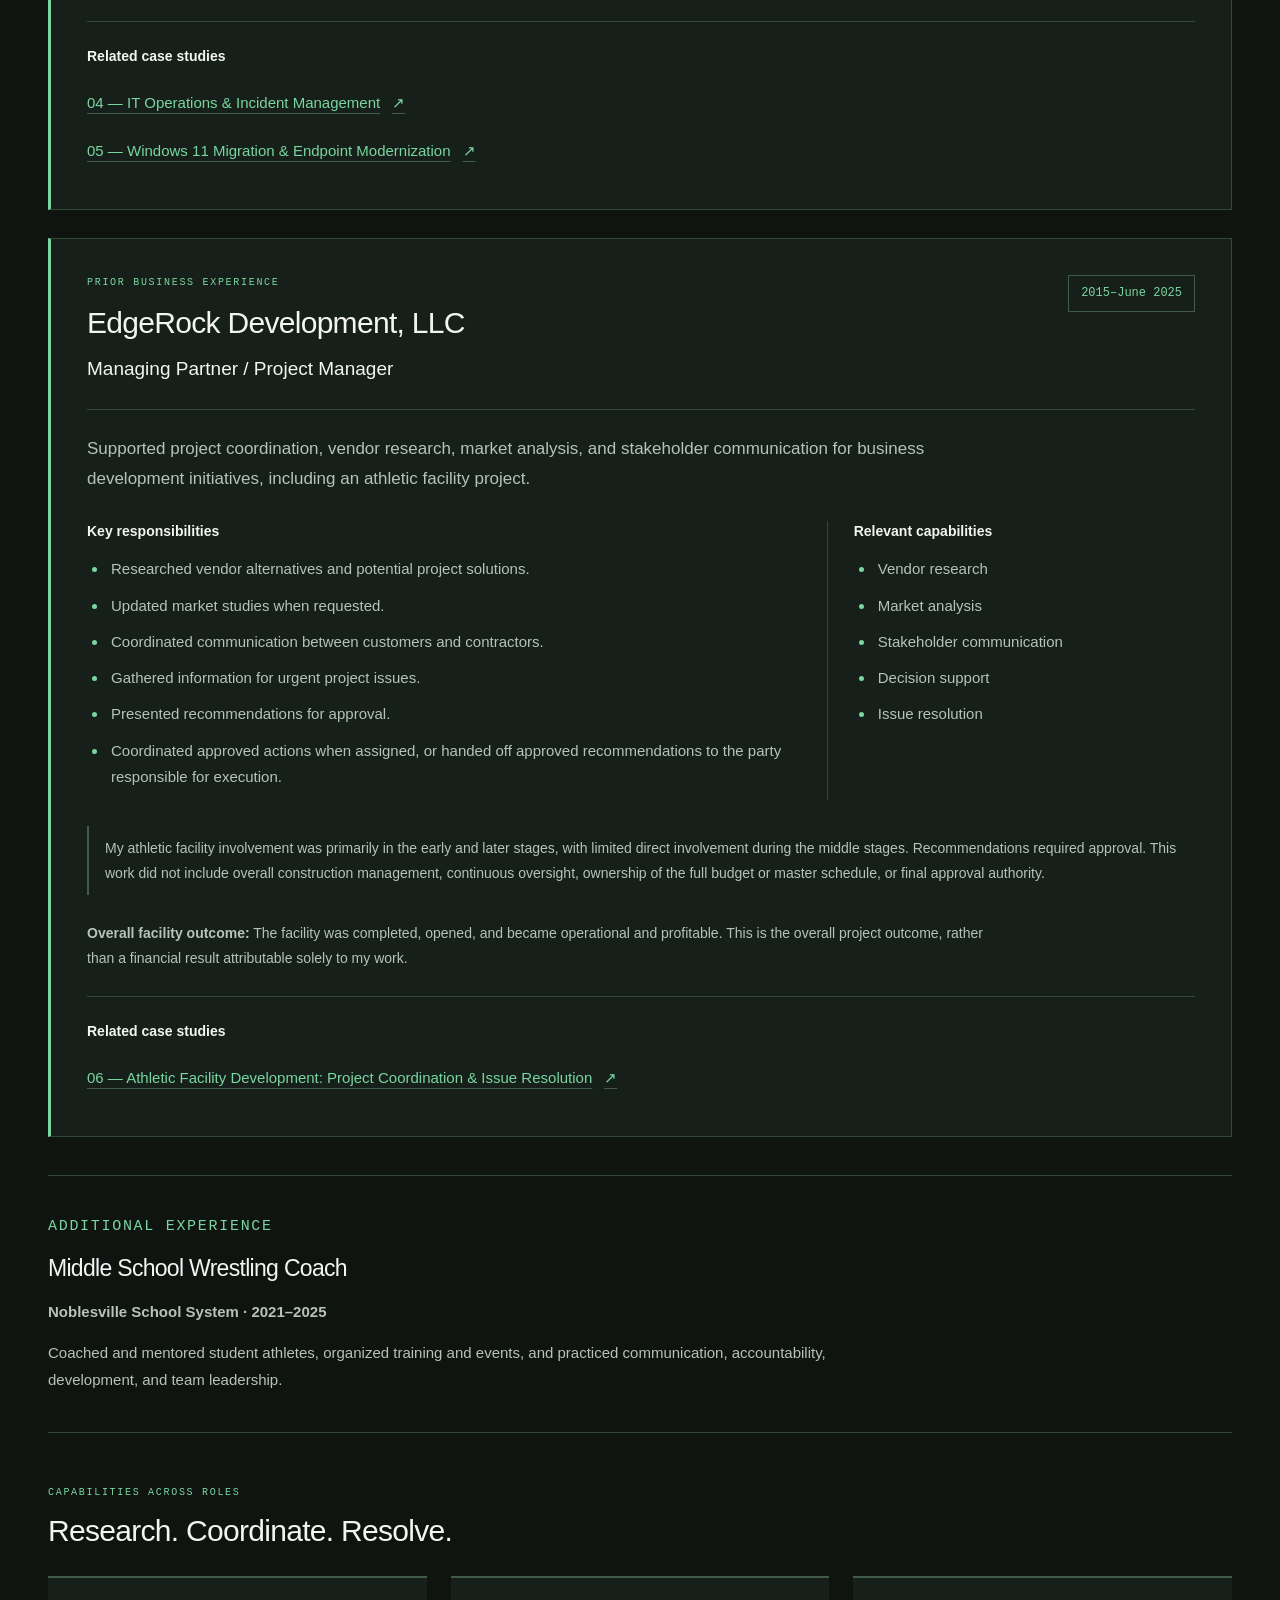
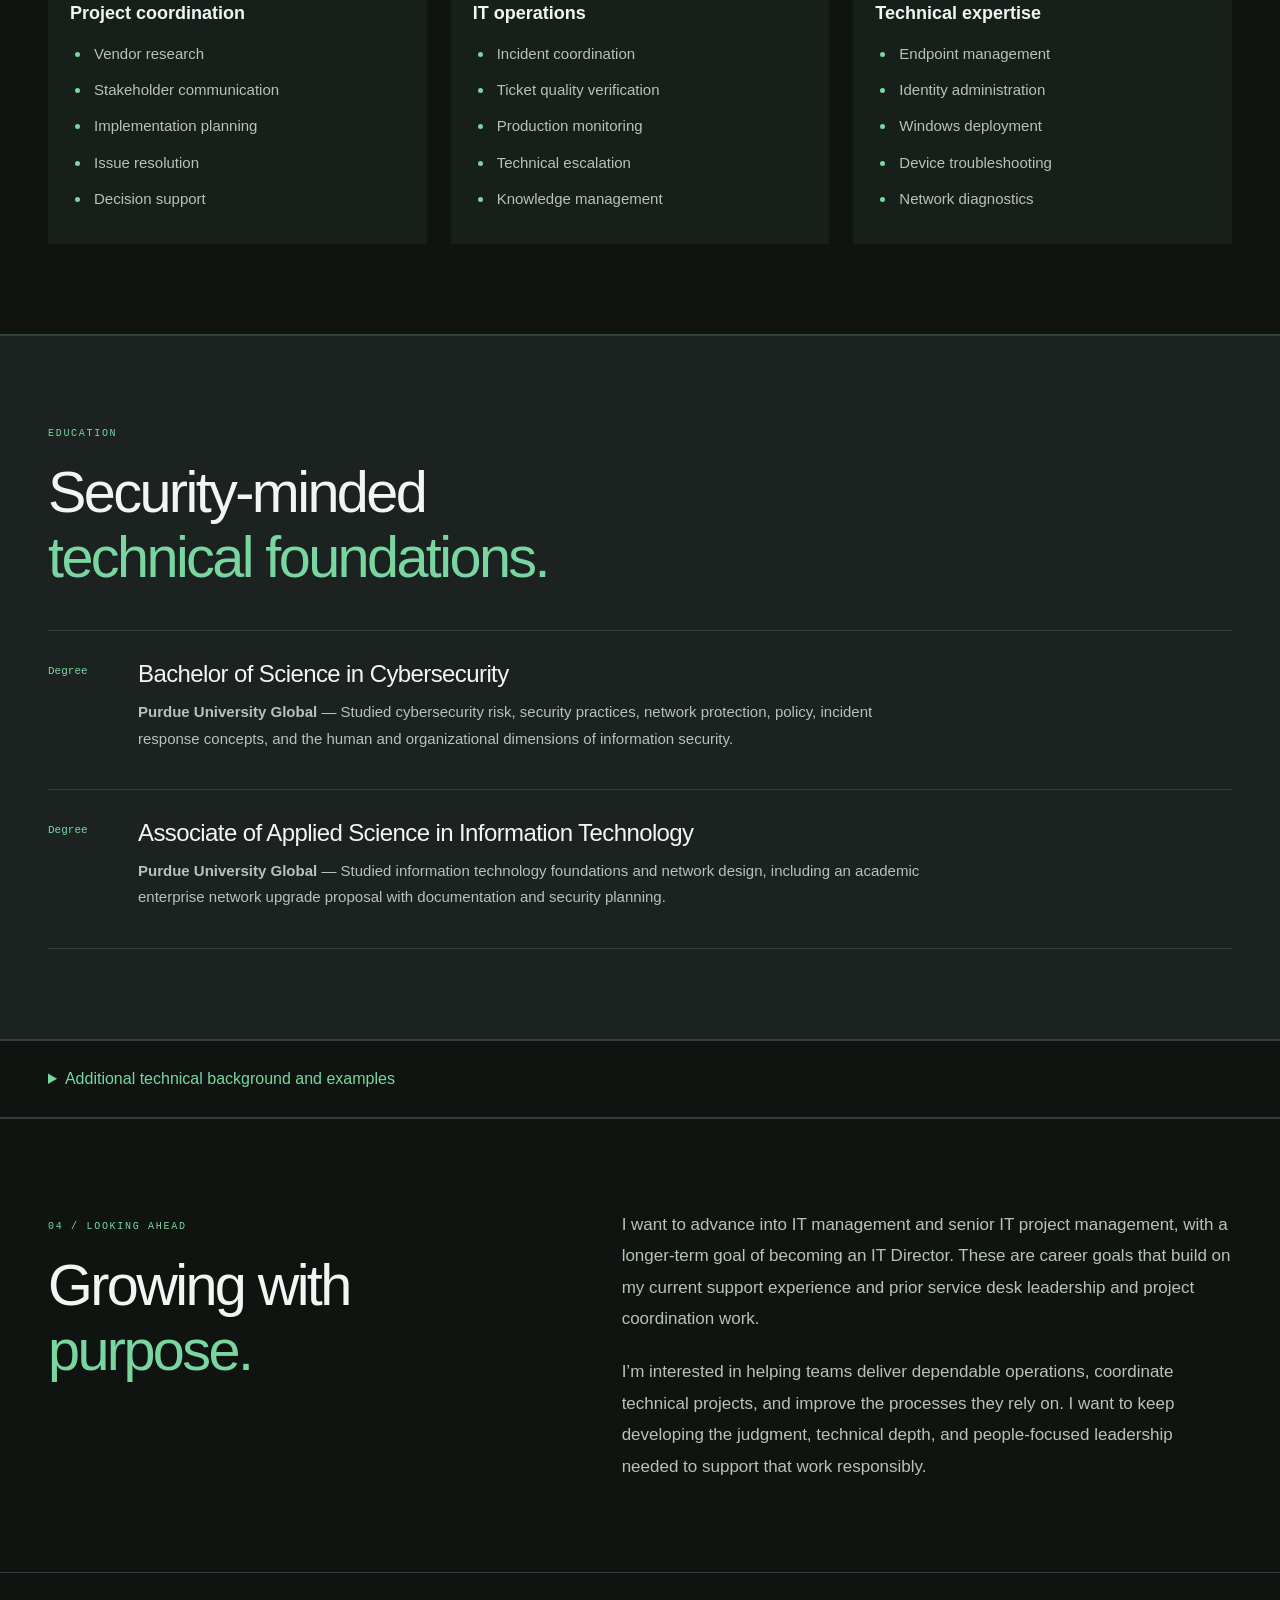
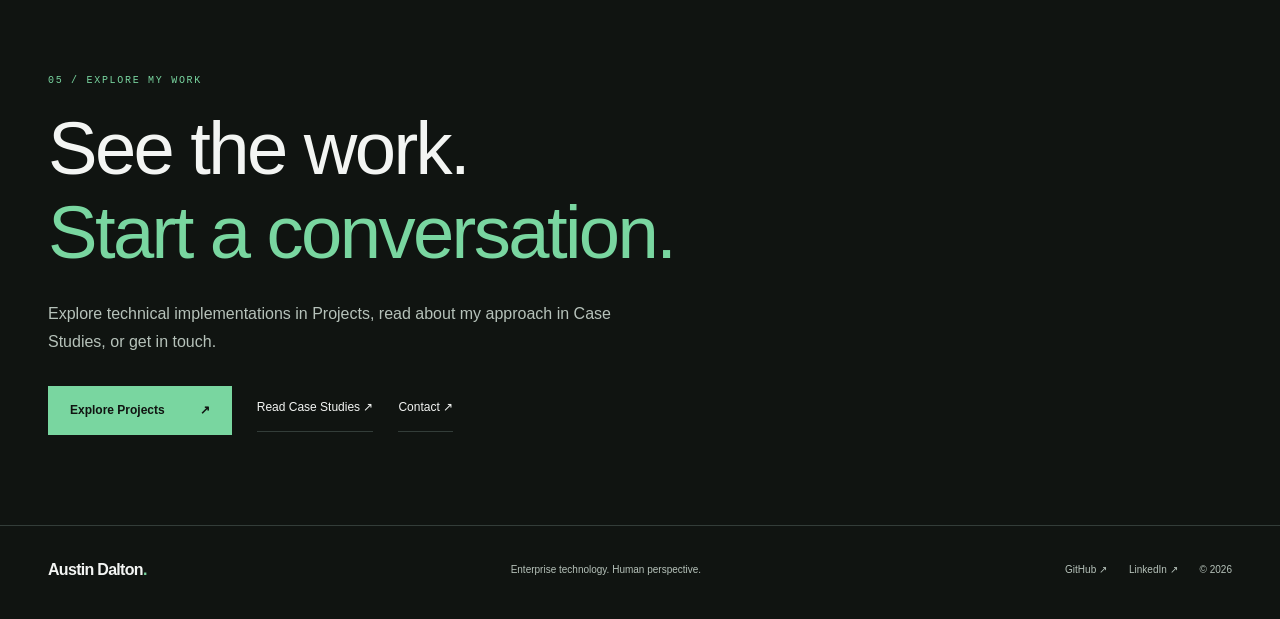
==== commit 1f110b7c: "Add Beyond the Technology section to About page" ====
--- a/aboutme.html
+++ b/aboutme.html
@@ -10,6 +10,12 @@
 <p>Before Gaylor, I worked in IT operations and service desk leadership at SelectQuote / SelectRx. I supported production technology, helped technicians work through difficult issues, coordinated escalations, and improved documentation. That experience reinforced the value of clear communication and dependable service delivery when technical issues affect daily operations.</p>
 <p>My earlier work at EdgeRock Development connected vendor research, market analysis, and stakeholder communication with project decisions. On the athletic facility project, my involvement was concentrated in the early and later stages: investigating issues, researching options, presenting recommendations for approval, and coordinating assigned actions or handoffs.</p>
 <p>I hold a completed Bachelor of Science in Cybersecurity from Purdue University Global. That foundation helps me consider security alongside reliability and usability. Across these experiences, I have learned to connect technical details with clear communication, practical processes, and the business needs behind the work.</p></div></section>
+<section class="section wrap about-story about-beyond" aria-labelledby="beyond-heading"><div><p class="section-kicker">Interests &amp; motivation</p><h2 id="beyond-heading">Beyond the <br><em>Technology</em></h2></div><div class="about-prose">
+<p>My transition from commercial development into IT began with an interest in front-end development: turning an idea into something people could see and use. As I explored technology further, that curiosity grew to include networking, systems administration, and cybersecurity—the systems and connections that help technology work reliably.</p>
+<p>I also enjoy understanding the complete software development lifecycle, from an initial idea and design through development, testing, deployment, and ongoing improvement. Whether it’s an application or a game, I appreciate how creative ideas, technical decisions, and feedback come together to shape the finished experience.</p>
+<p>That curiosity informs my ambition to grow into IT management and eventually an IT Director role. I’m passionate about leading teams, continuing to innovate, and improving the processes people depend on.</p>
+<p class="about-motivation">What motivates me most is helping people do their day-to-day work more easily—by solving practical problems, supporting colleagues, and finding better ways to get things done.</p>
+</div></section>
 <section class="section wrap about-strengths" aria-labelledby="strengths-heading"><p class="section-kicker">02 / What I bring</p><h2 id="strengths-heading">Practical skills.<br><em>A connected perspective.</em></h2><div class="cards"><article class="card"><span class="card-number">01</span><h3>Project Management &amp; Delivery</h3><p>I support project planning, vendor coordination, stakeholder communication, issue resolution, and delivery activities. I gather context, communicate options, and coordinate assigned work through the appropriate approvals.</p></article><article class="card"><span class="card-number">02</span><h3>IT Operations &amp; Leadership</h3><p>I bring enterprise support and service desk experience, including escalations, workflow improvements, documentation, and team coordination. I value clear handoffs and useful knowledge that colleagues can build on.</p></article><article class="card"><span class="card-number">03</span><h3>Technical Engineering &amp; Solutions</h3><p>I work with endpoint management, identity and access administration, Microsoft 365, Active Directory, Entra ID, Intune, and SCCM. I combine hands-on troubleshooting with a cybersecurity foundation.</p></article></div></section><section class="section wrap about-journey" aria-labelledby="journey-heading"><p class="section-kicker">03 / Professional journey</p><h2 id="journey-heading">Experience that<br><em>builds perspective.</em></h2><p class="journey-note">My professional roles, followed by my educational foundation.</p><ol class="journey-list"><li><div><h3>Gaylor Electric</h3><p class="journey-role">IT Desktop Support</p><p class="journey-date">April 2026–Present</p></div><div><p>Enterprise desktop, endpoint, identity, and collaboration support.</p><a class="text-link" href="#gaylor-role">View role details <span aria-hidden="true">↗</span></a></div></li><li><div><h3>SelectQuote / SelectRx</h3><p class="journey-role">IT Operations / Service Desk Lead</p><p class="journey-date">June 2025–April 2026</p></div><div><p>Production support, service coordination, technical escalation, and endpoint modernization.</p><a class="text-link" href="#selectquote-role">View role details <span aria-hidden="true">↗</span></a></div></li><li><div><h3>EdgeRock Development, LLC</h3><p class="journey-role">Project Coordination &amp; Stakeholder Support</p><p class="journey-date">2015–June 2025</p></div><div><p>Focus of my work: research, communication, issue investigation, and approved actions. Formal title: Managing Partner / Project Manager.</p><a class="text-link" href="#edgerock-role">View role details <span aria-hidden="true">↗</span></a></div></li><li><div><h3>Purdue University Global</h3><p class="journey-role">Bachelor of Science in Cybersecurity</p><p class="journey-date">Completed</p></div><div><p>A foundation in security, risk, networks, and the people and processes behind information protection.</p><a class="text-link" href="#education-heading">View education <span aria-hidden="true">↗</span></a></div></li></ol></section>
 <section class="section experience-section" aria-labelledby="experience-heading"><div class="wrap">
 <header class="experience-intro"><p class="section-kicker">Professional background / Applied experience</p>
--- a/about.css
+++ b/about.css
@@ -50,3 +50,7 @@
 .about-page .about-explore .actions{align-items:flex-start;gap:18px}
 }
 @media(prefers-reduced-motion:reduce){.about-page .card,.about-page .button{transition:none;transform:none}.about-page .card:hover,.about-page .button:hover{transform:none}}
+
+/* Motivation uses the existing prose scale with a restrained accent. */
+.about-beyond{border-top:1px solid var(--line)}
+.about-page .about-prose .about-motivation{border-left:2px solid var(--highlight);padding-left:18px;color:var(--ink);font-weight:500}
